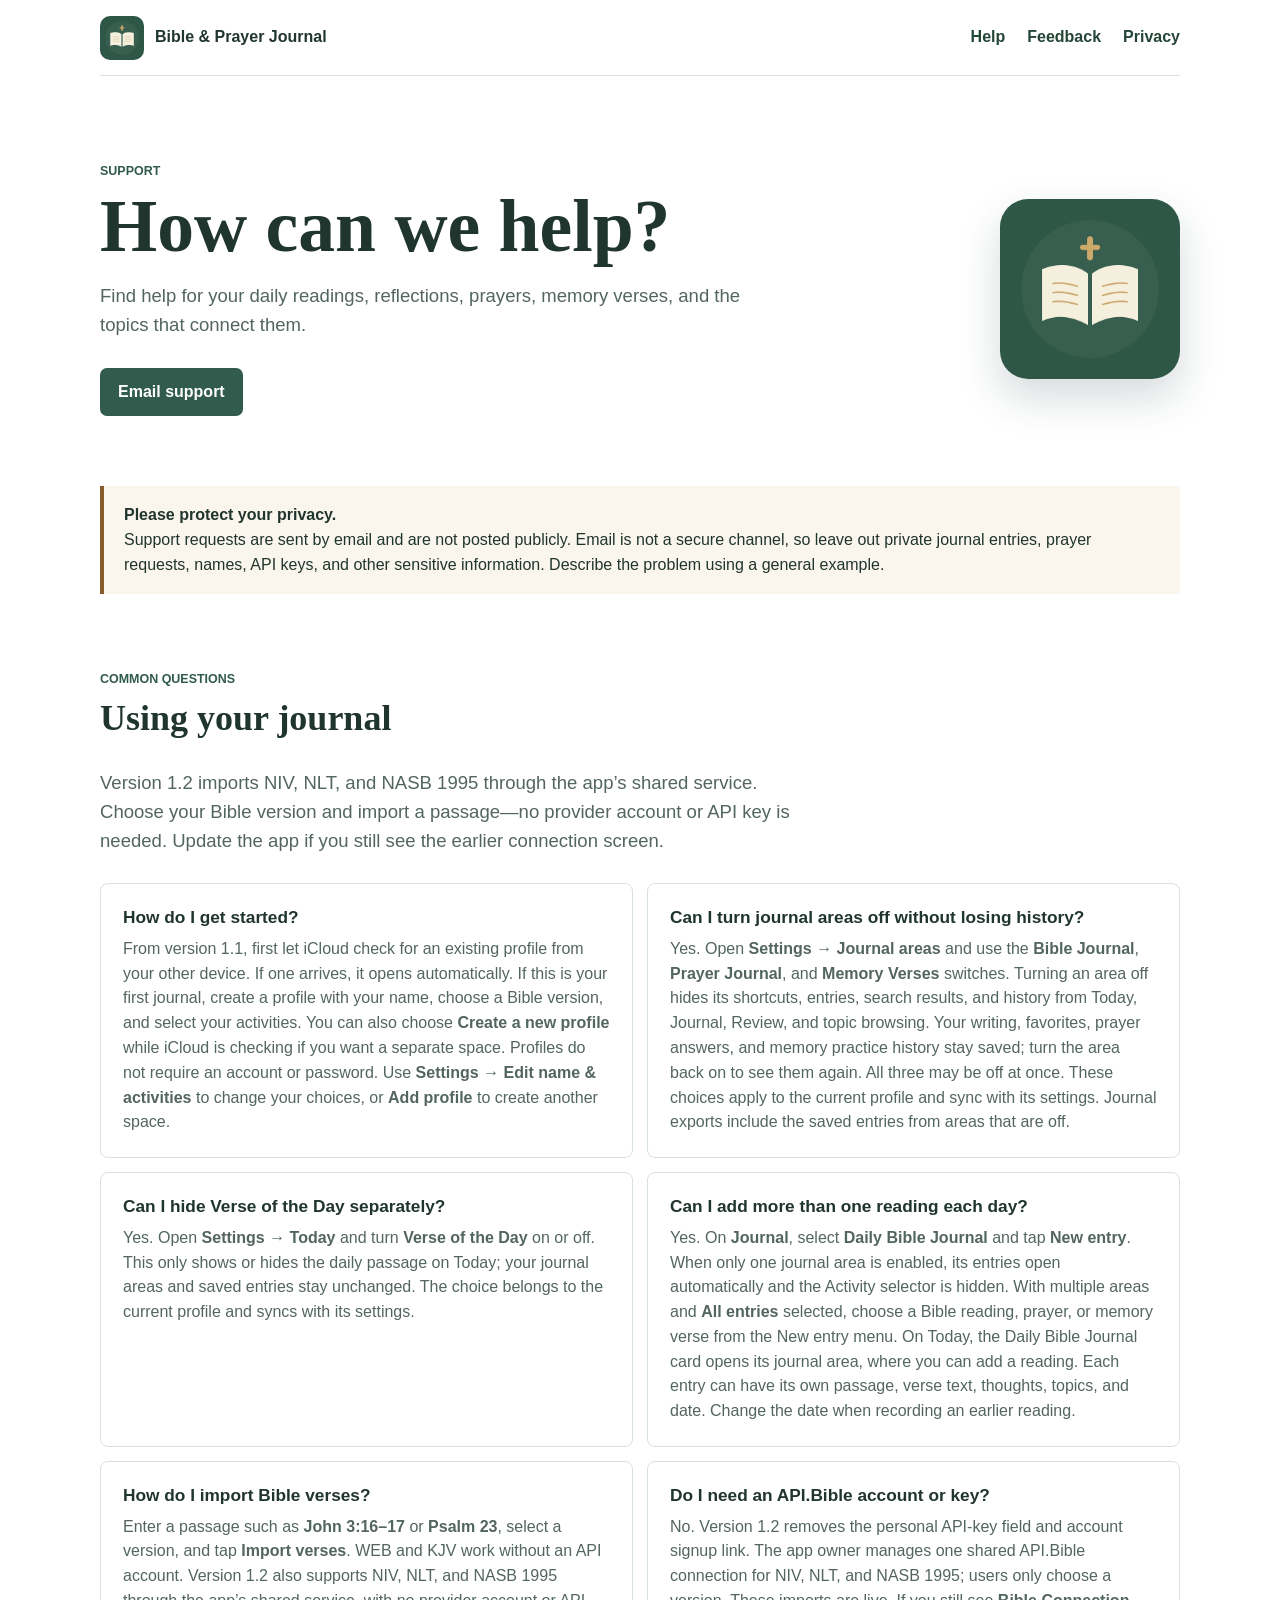
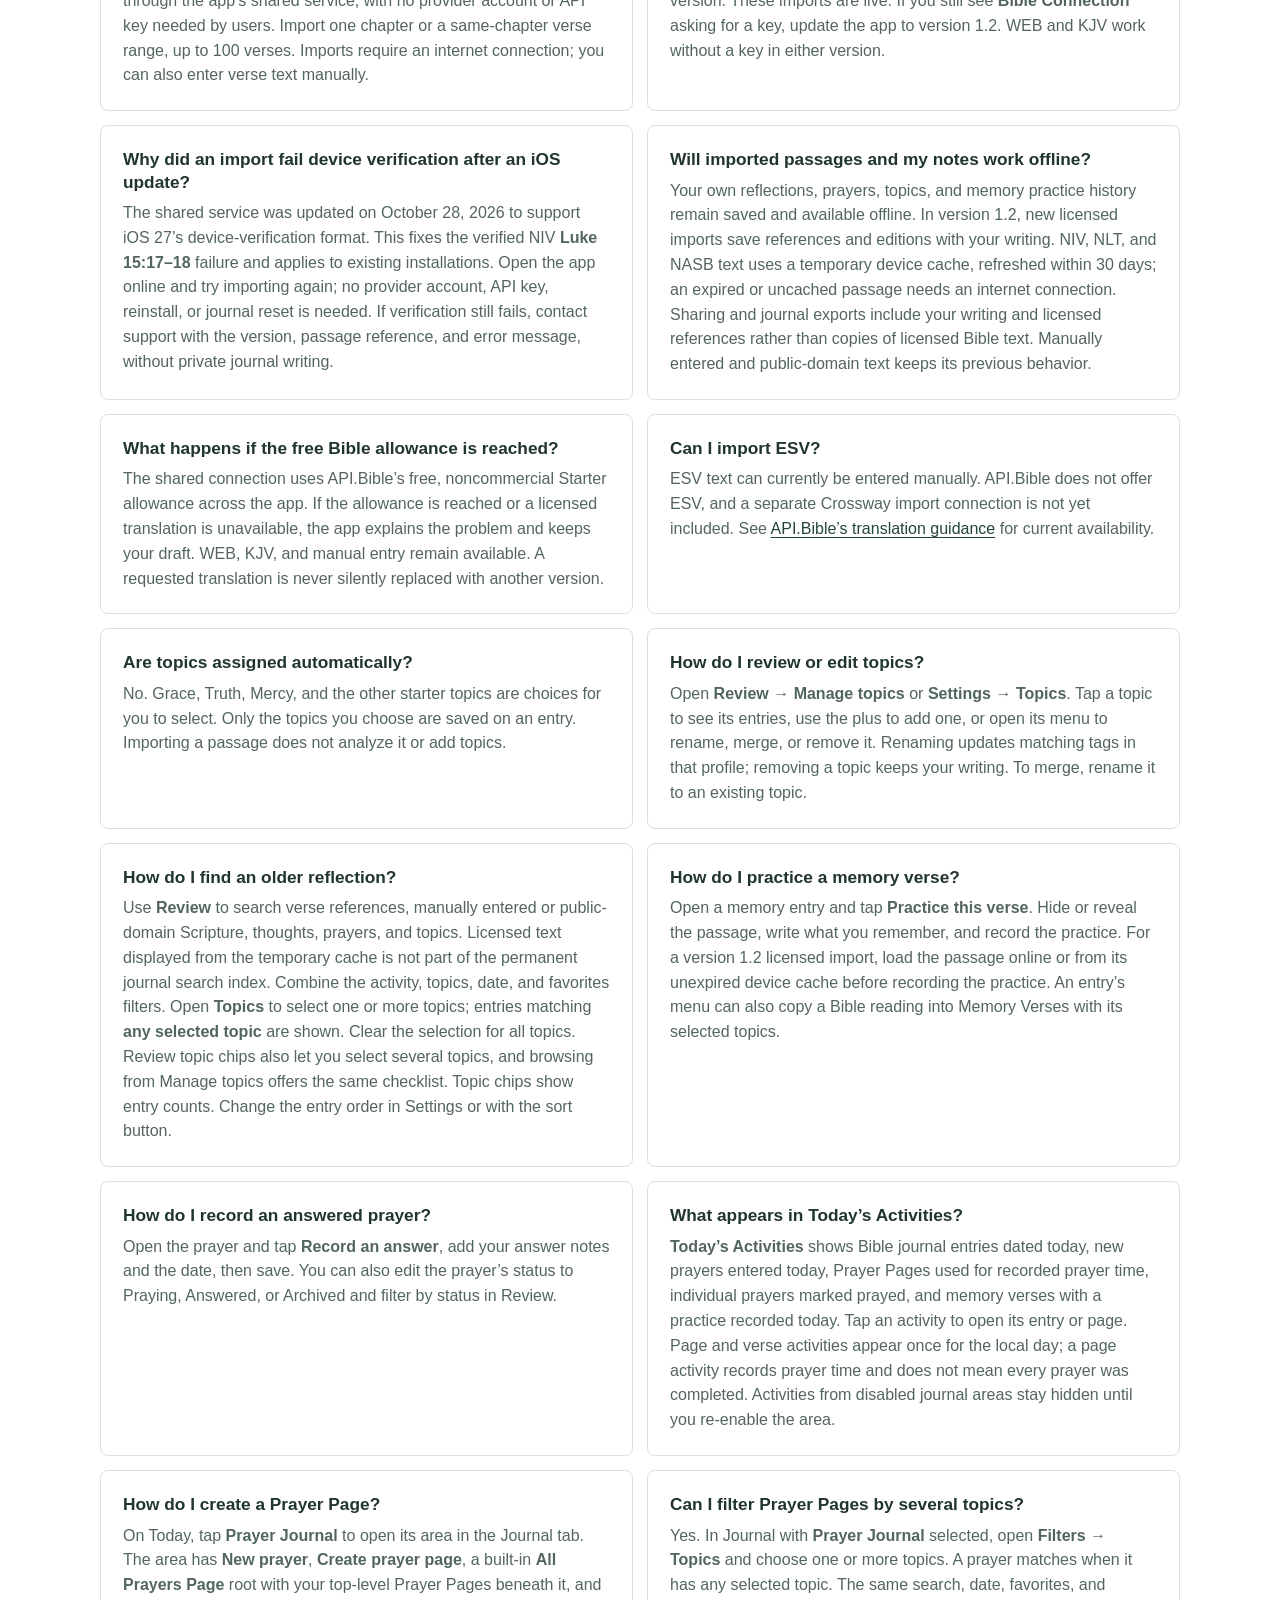
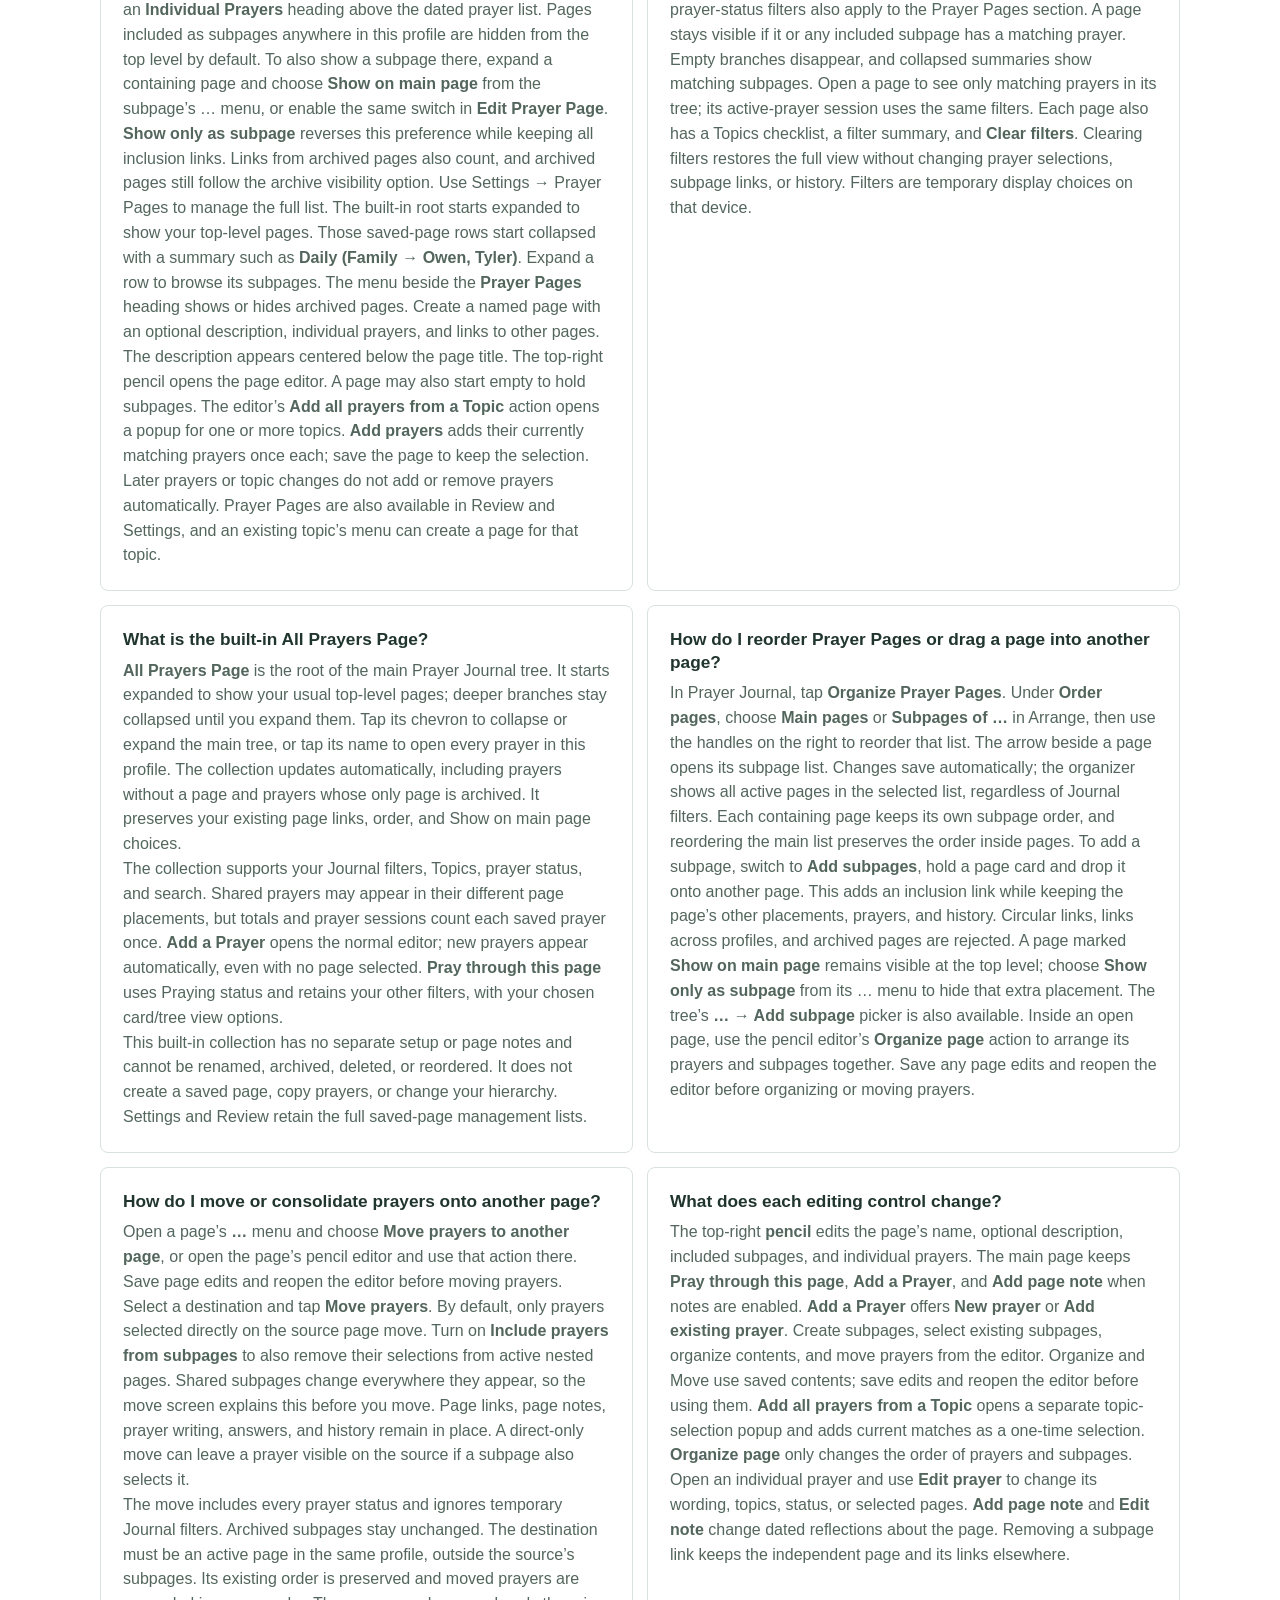
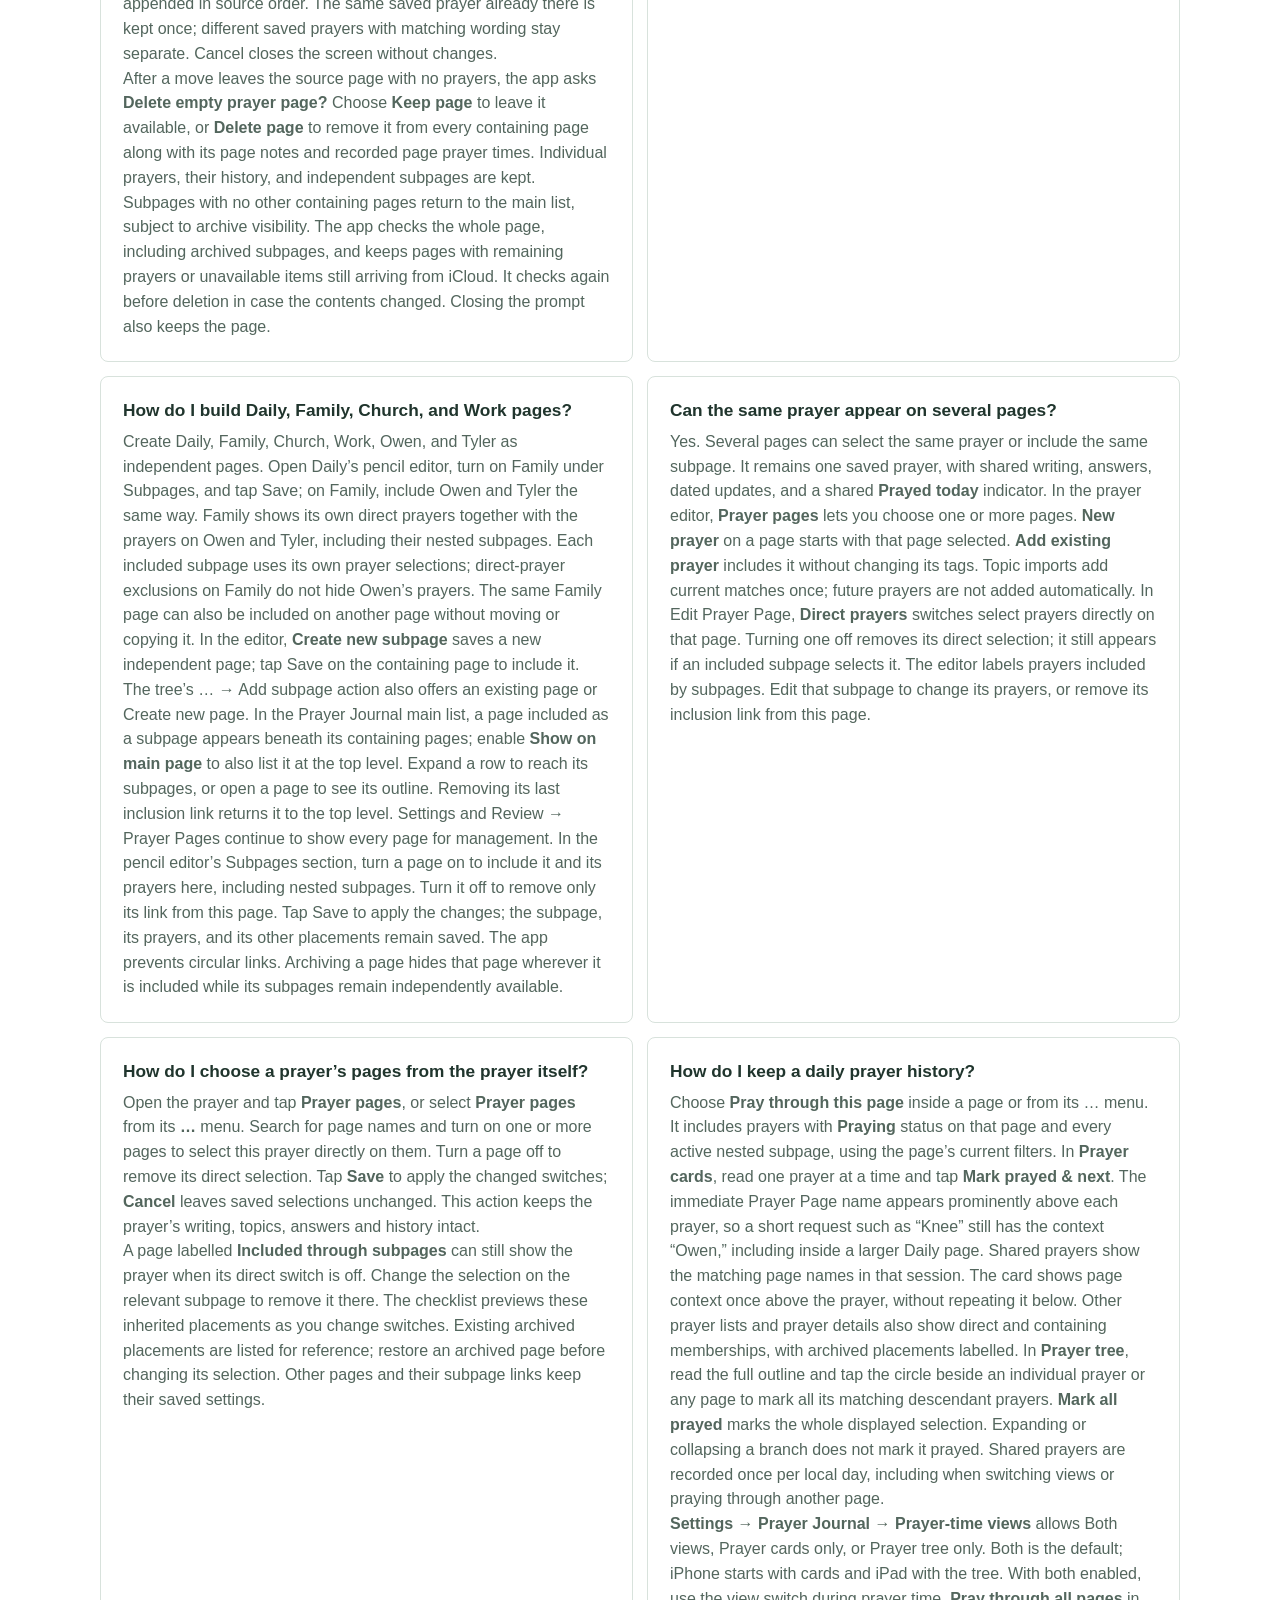
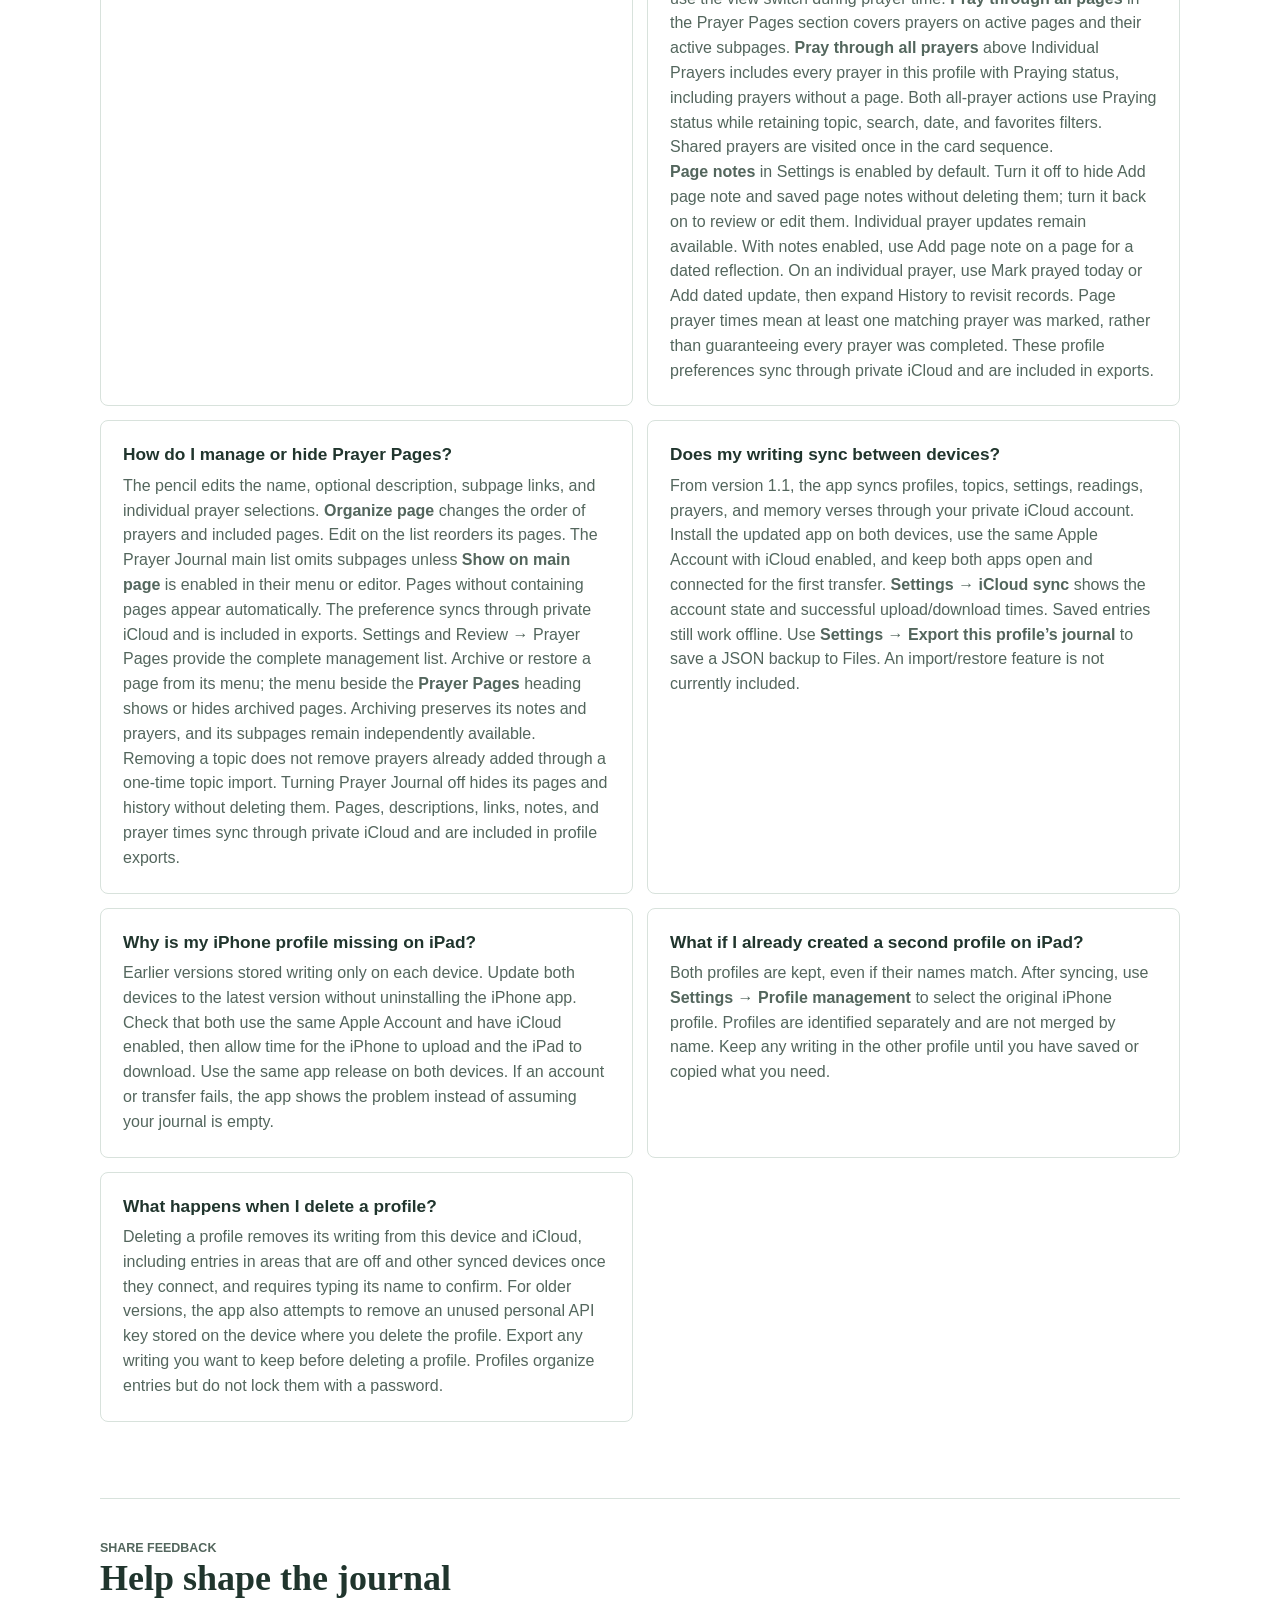
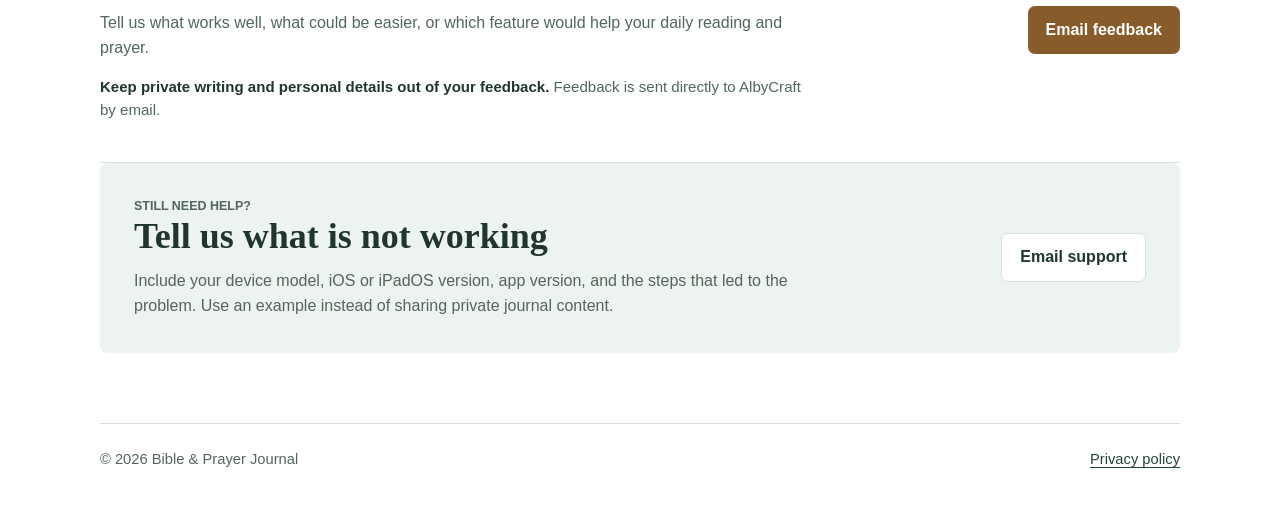
==== index.html @ 7aefa48a "Document iOS 27 Bible import verification fix" ====
<!doctype html>
<html lang="en">
<head>
  <meta charset="utf-8">
  <meta name="viewport" content="width=device-width, initial-scale=1">
  <meta name="description" content="Help with Bible & Prayer Journal for iPhone and iPad: profiles, daily readings, prayers, memory verses, topics, and Bible imports.">
  <meta name="theme-color" content="#315b4c">
  <title>Bible &amp; Prayer Journal Support</title>
  <link rel="icon" href="assets/app-icon.png">
  <link rel="stylesheet" href="styles.css">
</head>
<body>
  <a class="skip-link" href="#main">Skip to content</a>
  <header class="site-header">
    <a class="brand" href="./" aria-label="Bible and Prayer Journal Support home">
      <img src="assets/app-icon.png" alt="" width="44" height="44">
      <span>Bible &amp; Prayer Journal</span>
    </a>
    <nav aria-label="Support navigation">
      <a href="#help">Help</a>
      <a href="#feedback">Feedback</a>
      <a href="privacy.html">Privacy</a>
    </nav>
  </header>

  <main id="main">
    <section class="intro">
      <div class="intro-copy">
        <p class="eyebrow">Support</p>
        <h1>How can we help?</h1>
        <p class="lead">Find help for your daily readings, reflections, prayers, memory verses, and the topics that connect them.</p>
        <a class="primary-action" href="mailto:albycraftsupport@gmail.com?subject=Bible%20%26%20Prayer%20Journal%20Support%20Request&amp;body=Device%20model%3A%0AOS%20version%3A%0AApp%20version%3A%0A%0ADescribe%20the%20problem%3A%0A%0APlease%20use%20a%20general%20example%20and%20do%20not%20include%20private%20journal%20writing%2C%20prayer%20requests%2C%20names%2C%20API%20keys%2C%20or%20other%20sensitive%20information.">Email support</a>
      </div>
      <img class="app-icon" src="assets/app-icon.png" alt="Bible and Prayer Journal app icon" width="180" height="180">
    </section>

    <section class="support-notice" aria-label="Support request privacy">
      <strong>Please protect your privacy.</strong>
      Support requests are sent by email and are not posted publicly. Email is not a secure channel, so leave out private journal entries, prayer requests, names, API keys, and other sensitive information. Describe the problem using a general example.
    </section>

    <section id="help" class="help-section">
      <div class="section-heading">
        <p class="eyebrow">Common Questions</p>
        <h2>Using your journal</h2>
      </div>
      <p class="lead">Version 1.2 imports NIV, NLT, and NASB 1995 through the app’s shared service. Choose your Bible version and import a passage—no provider account or API key is needed. Update the app if you still see the earlier connection screen.</p>
      <div class="faq-grid">
        <article class="faq-item">
          <h3>How do I get started?</h3>
          <p>From version 1.1, first let iCloud check for an existing profile from your other device. If one arrives, it opens automatically. If this is your first journal, create a profile with your name, choose a Bible version, and select your activities. You can also choose <strong>Create a new profile</strong> while iCloud is checking if you want a separate space. Profiles do not require an account or password. Use <strong>Settings → Edit name &amp; activities</strong> to change your choices, or <strong>Add profile</strong> to create another space.</p>
        </article>
        <article class="faq-item">
          <h3>Can I turn journal areas off without losing history?</h3>
          <p>Yes. Open <strong>Settings → Journal areas</strong> and use the <strong>Bible Journal</strong>, <strong>Prayer Journal</strong>, and <strong>Memory Verses</strong> switches. Turning an area off hides its shortcuts, entries, search results, and history from Today, Journal, Review, and topic browsing. Your writing, favorites, prayer answers, and memory practice history stay saved; turn the area back on to see them again. All three may be off at once. These choices apply to the current profile and sync with its settings. Journal exports include the saved entries from areas that are off.</p>
        </article>
        <article class="faq-item">
          <h3>Can I hide Verse of the Day separately?</h3>
          <p>Yes. Open <strong>Settings → Today</strong> and turn <strong>Verse of the Day</strong> on or off. This only shows or hides the daily passage on Today; your journal areas and saved entries stay unchanged. The choice belongs to the current profile and syncs with its settings.</p>
        </article>
        <article class="faq-item">
          <h3>Can I add more than one reading each day?</h3>
          <p>Yes. On <strong>Journal</strong>, select <strong>Daily Bible Journal</strong> and tap <strong>New entry</strong>. When only one journal area is enabled, its entries open automatically and the Activity selector is hidden. With multiple areas and <strong>All entries</strong> selected, choose a Bible reading, prayer, or memory verse from the New entry menu. On Today, the Daily Bible Journal card opens its journal area, where you can add a reading. Each entry can have its own passage, verse text, thoughts, topics, and date. Change the date when recording an earlier reading.</p>
        </article>
        <article class="faq-item">
          <h3>How do I import Bible verses?</h3>
          <p>Enter a passage such as <strong>John 3:16–17</strong> or <strong>Psalm 23</strong>, select a version, and tap <strong>Import verses</strong>. WEB and KJV work without an API account. Version 1.2 also supports NIV, NLT, and NASB 1995 through the app’s shared service, with no provider account or API key needed by users. Import one chapter or a same-chapter verse range, up to 100 verses. Imports require an internet connection; you can also enter verse text manually.</p>
        </article>
        <article class="faq-item">
          <h3>Do I need an API.Bible account or key?</h3>
          <p>No. Version 1.2 removes the personal API-key field and account signup link. The app owner manages one shared API.Bible connection for NIV, NLT, and NASB 1995; users only choose a version. These imports are live. If you still see <strong>Bible Connection</strong> asking for a key, update the app to version 1.2. WEB and KJV work without a key in either version.</p>
        </article>
        <article class="faq-item">
          <h3>Why did an import fail device verification after an iOS update?</h3>
          <p>The shared service was updated on October 28, 2026 to support iOS 27’s device-verification format. This fixes the verified NIV <strong>Luke 15:17–18</strong> failure and applies to existing installations. Open the app online and try importing again; no provider account, API key, reinstall, or journal reset is needed. If verification still fails, contact support with the version, passage reference, and error message, without private journal writing.</p>
        </article>
        <article class="faq-item">
          <h3>Will imported passages and my notes work offline?</h3>
          <p>Your own reflections, prayers, topics, and memory practice history remain saved and available offline. In version 1.2, new licensed imports save references and editions with your writing. NIV, NLT, and NASB text uses a temporary device cache, refreshed within 30 days; an expired or uncached passage needs an internet connection. Sharing and journal exports include your writing and licensed references rather than copies of licensed Bible text. Manually entered and public-domain text keeps its previous behavior.</p>
        </article>
        <article class="faq-item">
          <h3>What happens if the free Bible allowance is reached?</h3>
          <p>The shared connection uses API.Bible’s free, noncommercial Starter allowance across the app. If the allowance is reached or a licensed translation is unavailable, the app explains the problem and keeps your draft. WEB, KJV, and manual entry remain available. A requested translation is never silently replaced with another version.</p>
        </article>
        <article class="faq-item">
          <h3>Can I import ESV?</h3>
          <p>ESV text can currently be entered manually. API.Bible does not offer ESV, and a separate Crossway import connection is not yet included. See <a href="https://care.api.bible/article/405-express-licensing-faqs">API.Bible’s translation guidance</a> for current availability.</p>
        </article>
        <article class="faq-item">
          <h3>Are topics assigned automatically?</h3>
          <p>No. Grace, Truth, Mercy, and the other starter topics are choices for you to select. Only the topics you choose are saved on an entry. Importing a passage does not analyze it or add topics.</p>
        </article>
        <article class="faq-item">
          <h3>How do I review or edit topics?</h3>
          <p>Open <strong>Review → Manage topics</strong> or <strong>Settings → Topics</strong>. Tap a topic to see its entries, use the plus to add one, or open its menu to rename, merge, or remove it. Renaming updates matching tags in that profile; removing a topic keeps your writing. To merge, rename it to an existing topic.</p>
        </article>
        <article class="faq-item">
          <h3>How do I find an older reflection?</h3>
          <p>Use <strong>Review</strong> to search verse references, manually entered or public-domain Scripture, thoughts, prayers, and topics. Licensed text displayed from the temporary cache is not part of the permanent journal search index. Combine the activity, topics, date, and favorites filters. Open <strong>Topics</strong> to select one or more topics; entries matching <strong>any selected topic</strong> are shown. Clear the selection for all topics. Review topic chips also let you select several topics, and browsing from Manage topics offers the same checklist. Topic chips show entry counts. Change the entry order in Settings or with the sort button.</p>
        </article>
        <article class="faq-item">
          <h3>How do I practice a memory verse?</h3>
          <p>Open a memory entry and tap <strong>Practice this verse</strong>. Hide or reveal the passage, write what you remember, and record the practice. For a version 1.2 licensed import, load the passage online or from its unexpired device cache before recording the practice. An entry’s menu can also copy a Bible reading into Memory Verses with its selected topics.</p>
        </article>
        <article class="faq-item">
          <h3>How do I record an answered prayer?</h3>
          <p>Open the prayer and tap <strong>Record an answer</strong>, add your answer notes and the date, then save. You can also edit the prayer’s status to Praying, Answered, or Archived and filter by status in Review.</p>
        </article>
        <article class="faq-item" id="todays-activities">
          <h3>What appears in Today’s Activities?</h3>
          <p><strong>Today’s Activities</strong> shows Bible journal entries dated today, new prayers entered today, Prayer Pages used for recorded prayer time, individual prayers marked prayed, and memory verses with a practice recorded today. Tap an activity to open its entry or page. Page and verse activities appear once for the local day; a page activity records prayer time and does not mean every prayer was completed. Activities from disabled journal areas stay hidden until you re-enable the area.</p>
        </article>
        <article class="faq-item" id="prayer-pages">
          <h3>How do I create a Prayer Page?</h3>
          <p>On Today, tap <strong>Prayer Journal</strong> to open its area in the Journal tab. The area has <strong>New prayer</strong>, <strong>Create prayer page</strong>, a built-in <strong>All Prayers Page</strong> root with your top-level Prayer Pages beneath it, and an <strong>Individual Prayers</strong> heading above the dated prayer list. Pages included as subpages anywhere in this profile are hidden from the top level by default. To also show a subpage there, expand a containing page and choose <strong>Show on main page</strong> from the subpage’s … menu, or enable the same switch in <strong>Edit Prayer Page</strong>. <strong>Show only as subpage</strong> reverses this preference while keeping all inclusion links. Links from archived pages also count, and archived pages still follow the archive visibility option. Use Settings → Prayer Pages to manage the full list. The built-in root starts expanded to show your top-level pages. Those saved-page rows start collapsed with a summary such as <strong>Daily (Family → Owen, Tyler)</strong>. Expand a row to browse its subpages. The menu beside the <strong>Prayer Pages</strong> heading shows or hides archived pages. Create a named page with an optional description, individual prayers, and links to other pages. The description appears centered below the page title. The top-right pencil opens the page editor. A page may also start empty to hold subpages. The editor’s <strong>Add all prayers from a Topic</strong> action opens a popup for one or more topics. <strong>Add prayers</strong> adds their currently matching prayers once each; save the page to keep the selection. Later prayers or topic changes do not add or remove prayers automatically. Prayer Pages are also available in Review and Settings, and an existing topic’s menu can create a page for that topic.</p>
        </article>
        <article class="faq-item" id="filter-prayer-pages">
          <h3>Can I filter Prayer Pages by several topics?</h3>
          <p>Yes. In Journal with <strong>Prayer Journal</strong> selected, open <strong>Filters → Topics</strong> and choose one or more topics. A prayer matches when it has any selected topic. The same search, date, favorites, and prayer-status filters also apply to the Prayer Pages section. A page stays visible if it or any included subpage has a matching prayer. Empty branches disappear, and collapsed summaries show matching subpages. Open a page to see only matching prayers in its tree; its active-prayer session uses the same filters. Each page also has a Topics checklist, a filter summary, and <strong>Clear filters</strong>. Clearing filters restores the full view without changing prayer selections, subpage links, or history. Filters are temporary display choices on that device.</p>
        </article>
        <article class="faq-item" id="all-prayers-page">
          <h3>What is the built-in All Prayers Page?</h3>
          <p><strong>All Prayers Page</strong> is the root of the main Prayer Journal tree. It starts expanded to show your usual top-level pages; deeper branches stay collapsed until you expand them. Tap its chevron to collapse or expand the main tree, or tap its name to open every prayer in this profile. The collection updates automatically, including prayers without a page and prayers whose only page is archived. It preserves your existing page links, order, and Show on main page choices.</p>
          <p>The collection supports your Journal filters, Topics, prayer status, and search. Shared prayers may appear in their different page placements, but totals and prayer sessions count each saved prayer once. <strong>Add a Prayer</strong> opens the normal editor; new prayers appear automatically, even with no page selected. <strong>Pray through this page</strong> uses Praying status and retains your other filters, with your chosen card/tree view options.</p>
          <p>This built-in collection has no separate setup or page notes and cannot be renamed, archived, deleted, or reordered. It does not create a saved page, copy prayers, or change your hierarchy. Settings and Review retain the full saved-page management lists.</p>
        </article>
        <article class="faq-item" id="organize-prayer-pages">
          <h3>How do I reorder Prayer Pages or drag a page into another page?</h3>
          <p>In Prayer Journal, tap <strong>Organize Prayer Pages</strong>. Under <strong>Order pages</strong>, choose <strong>Main pages</strong> or <strong>Subpages of …</strong> in Arrange, then use the handles on the right to reorder that list. The arrow beside a page opens its subpage list. Changes save automatically; the organizer shows all active pages in the selected list, regardless of Journal filters. Each containing page keeps its own subpage order, and reordering the main list preserves the order inside pages. To add a subpage, switch to <strong>Add subpages</strong>, hold a page card and drop it onto another page. This adds an inclusion link while keeping the page’s other placements, prayers, and history. Circular links, links across profiles, and archived pages are rejected. A page marked <strong>Show on main page</strong> remains visible at the top level; choose <strong>Show only as subpage</strong> from its … menu to hide that extra placement. The tree’s <strong>… → Add subpage</strong> picker is also available. Inside an open page, use the pencil editor’s <strong>Organize page</strong> action to arrange its prayers and subpages together. Save any page edits and reopen the editor before organizing or moving prayers.</p>
        </article>
        <article class="faq-item" id="move-prayers">
          <h3>How do I move or consolidate prayers onto another page?</h3>
          <p>Open a page’s <strong>…</strong> menu and choose <strong>Move prayers to another page</strong>, or open the page’s pencil editor and use that action there. Save page edits and reopen the editor before moving prayers. Select a destination and tap <strong>Move prayers</strong>. By default, only prayers selected directly on the source page move. Turn on <strong>Include prayers from subpages</strong> to also remove their selections from active nested pages. Shared subpages change everywhere they appear, so the move screen explains this before you move. Page links, page notes, prayer writing, answers, and history remain in place. A direct-only move can leave a prayer visible on the source if a subpage also selects it.</p>
          <p>The move includes every prayer status and ignores temporary Journal filters. Archived subpages stay unchanged. The destination must be an active page in the same profile, outside the source’s subpages. Its existing order is preserved and moved prayers are appended in source order. The same saved prayer already there is kept once; different saved prayers with matching wording stay separate. Cancel closes the screen without changes.</p>
          <p>After a move leaves the source page with no prayers, the app asks <strong>Delete empty prayer page?</strong> Choose <strong>Keep page</strong> to leave it available, or <strong>Delete page</strong> to remove it from every containing page along with its page notes and recorded page prayer times. Individual prayers, their history, and independent subpages are kept. Subpages with no other containing pages return to the main list, subject to archive visibility. The app checks the whole page, including archived subpages, and keeps pages with remaining prayers or unavailable items still arriving from iCloud. It checks again before deletion in case the contents changed. Closing the prompt also keeps the page.</p>
        </article>
        <article class="faq-item" id="edit-prayer-page">
          <h3>What does each editing control change?</h3>
          <p>The top-right <strong>pencil</strong> edits the page’s name, optional description, included subpages, and individual prayers. The main page keeps <strong>Pray through this page</strong>, <strong>Add a Prayer</strong>, and <strong>Add page note</strong> when notes are enabled. <strong>Add a Prayer</strong> offers <strong>New prayer</strong> or <strong>Add existing prayer</strong>. Create subpages, select existing subpages, organize contents, and move prayers from the editor. Organize and Move use saved contents; save edits and reopen the editor before using them. <strong>Add all prayers from a Topic</strong> opens a separate topic-selection popup and adds current matches as a one-time selection. <strong>Organize page</strong> only changes the order of prayers and subpages. Open an individual prayer and use <strong>Edit prayer</strong> to change its wording, topics, status, or selected pages. <strong>Add page note</strong> and <strong>Edit note</strong> change dated reflections about the page. Removing a subpage link keeps the independent page and its links elsewhere.</p>
        </article>
        <article class="faq-item" id="nested-prayer-pages">
          <h3>How do I build Daily, Family, Church, and Work pages?</h3>
          <p>Create Daily, Family, Church, Work, Owen, and Tyler as independent pages. Open Daily’s pencil editor, turn on Family under Subpages, and tap Save; on Family, include Owen and Tyler the same way. Family shows its own direct prayers together with the prayers on Owen and Tyler, including their nested subpages. Each included subpage uses its own prayer selections; direct-prayer exclusions on Family do not hide Owen’s prayers. The same Family page can also be included on another page without moving or copying it. In the editor, <strong>Create new subpage</strong> saves a new independent page; tap Save on the containing page to include it. The tree’s … → Add subpage action also offers an existing page or Create new page. In the Prayer Journal main list, a page included as a subpage appears beneath its containing pages; enable <strong>Show on main page</strong> to also list it at the top level. Expand a row to reach its subpages, or open a page to see its outline. Removing its last inclusion link returns it to the top level. Settings and Review → Prayer Pages continue to show every page for management. In the pencil editor’s Subpages section, turn a page on to include it and its prayers here, including nested subpages. Turn it off to remove only its link from this page. Tap Save to apply the changes; the subpage, its prayers, and its other placements remain saved. The app prevents circular links. Archiving a page hides that page wherever it is included while its subpages remain independently available.</p>
        </article>
        <article class="faq-item">
          <h3>Can the same prayer appear on several pages?</h3>
          <p>Yes. Several pages can select the same prayer or include the same subpage. It remains one saved prayer, with shared writing, answers, dated updates, and a shared <strong>Prayed today</strong> indicator. In the prayer editor, <strong>Prayer pages</strong> lets you choose one or more pages. <strong>New prayer</strong> on a page starts with that page selected. <strong>Add existing prayer</strong> includes it without changing its tags. Topic imports add current matches once; future prayers are not added automatically. In Edit Prayer Page, <strong>Direct prayers</strong> switches select prayers directly on that page. Turning one off removes its direct selection; it still appears if an included subpage selects it. The editor labels prayers included by subpages. Edit that subpage to change its prayers, or remove its inclusion link from this page.</p>
        </article>
        <article class="faq-item" id="prayer-page-assignments">
          <h3>How do I choose a prayer’s pages from the prayer itself?</h3>
          <p>Open the prayer and tap <strong>Prayer pages</strong>, or select <strong>Prayer pages</strong> from its <strong>…</strong> menu. Search for page names and turn on one or more pages to select this prayer directly on them. Turn a page off to remove its direct selection. Tap <strong>Save</strong> to apply the changed switches; <strong>Cancel</strong> leaves saved selections unchanged. This action keeps the prayer’s writing, topics, answers and history intact.</p>
          <p>A page labelled <strong>Included through subpages</strong> can still show the prayer when its direct switch is off. Change the selection on the relevant subpage to remove it there. The checklist previews these inherited placements as you change switches. Existing archived placements are listed for reference; restore an archived page before changing its selection. Other pages and their subpage links keep their saved settings.</p>
        </article>
        <article class="faq-item">
          <h3>How do I keep a daily prayer history?</h3>
          <p>Choose <strong>Pray through this page</strong> inside a page or from its … menu. It includes prayers with <strong>Praying</strong> status on that page and every active nested subpage, using the page’s current filters. In <strong>Prayer cards</strong>, read one prayer at a time and tap <strong>Mark prayed &amp; next</strong>. The immediate Prayer Page name appears prominently above each prayer, so a short request such as “Knee” still has the context “Owen,” including inside a larger Daily page. Shared prayers show the matching page names in that session. The card shows page context once above the prayer, without repeating it below. Other prayer lists and prayer details also show direct and containing memberships, with archived placements labelled. In <strong>Prayer tree</strong>, read the full outline and tap the circle beside an individual prayer or any page to mark all its matching descendant prayers. <strong>Mark all prayed</strong> marks the whole displayed selection. Expanding or collapsing a branch does not mark it prayed. Shared prayers are recorded once per local day, including when switching views or praying through another page.</p>
          <p><strong>Settings → Prayer Journal → Prayer-time views</strong> allows Both views, Prayer cards only, or Prayer tree only. Both is the default; iPhone starts with cards and iPad with the tree. With both enabled, use the view switch during prayer time. <strong>Pray through all pages</strong> in the Prayer Pages section covers prayers on active pages and their active subpages. <strong>Pray through all prayers</strong> above Individual Prayers includes every prayer in this profile with Praying status, including prayers without a page. Both all-prayer actions use Praying status while retaining topic, search, date, and favorites filters. Shared prayers are visited once in the card sequence.</p>
          <p><strong>Page notes</strong> in Settings is enabled by default. Turn it off to hide Add page note and saved page notes without deleting them; turn it back on to review or edit them. Individual prayer updates remain available. With notes enabled, use Add page note on a page for a dated reflection. On an individual prayer, use Mark prayed today or Add dated update, then expand History to revisit records. Page prayer times mean at least one matching prayer was marked, rather than guaranteeing every prayer was completed. These profile preferences sync through private iCloud and are included in exports.</p>
        </article>
        <article class="faq-item">
          <h3>How do I manage or hide Prayer Pages?</h3>
          <p>The pencil edits the name, optional description, subpage links, and individual prayer selections. <strong>Organize page</strong> changes the order of prayers and included pages. Edit on the list reorders its pages. The Prayer Journal main list omits subpages unless <strong>Show on main page</strong> is enabled in their menu or editor. Pages without containing pages appear automatically. The preference syncs through private iCloud and is included in exports. Settings and Review → Prayer Pages provide the complete management list. Archive or restore a page from its menu; the menu beside the <strong>Prayer Pages</strong> heading shows or hides archived pages. Archiving preserves its notes and prayers, and its subpages remain independently available. Removing a topic does not remove prayers already added through a one-time topic import. Turning Prayer Journal off hides its pages and history without deleting them. Pages, descriptions, links, notes, and prayer times sync through private iCloud and are included in profile exports.</p>
        </article>
        <article class="faq-item">
          <h3>Does my writing sync between devices?</h3>
          <p>From version 1.1, the app syncs profiles, topics, settings, readings, prayers, and memory verses through your private iCloud account. Install the updated app on both devices, use the same Apple Account with iCloud enabled, and keep both apps open and connected for the first transfer. <strong>Settings → iCloud sync</strong> shows the account state and successful upload/download times. Saved entries still work offline. Use <strong>Settings → Export this profile’s journal</strong> to save a JSON backup to Files. An import/restore feature is not currently included.</p>
        </article>
        <article class="faq-item">
          <h3>Why is my iPhone profile missing on iPad?</h3>
          <p>Earlier versions stored writing only on each device. Update both devices to the latest version without uninstalling the iPhone app. Check that both use the same Apple Account and have iCloud enabled, then allow time for the iPhone to upload and the iPad to download. Use the same app release on both devices. If an account or transfer fails, the app shows the problem instead of assuming your journal is empty.</p>
        </article>
        <article class="faq-item">
          <h3>What if I already created a second profile on iPad?</h3>
          <p>Both profiles are kept, even if their names match. After syncing, use <strong>Settings → Profile management</strong> to select the original iPhone profile. Profiles are identified separately and are not merged by name. Keep any writing in the other profile until you have saved or copied what you need.</p>
        </article>
        <article class="faq-item">
          <h3>What happens when I delete a profile?</h3>
          <p>Deleting a profile removes its writing from this device and iCloud, including entries in areas that are off and other synced devices once they connect, and requires typing its name to confirm. For older versions, the app also attempts to remove an unused personal API key stored on the device where you delete the profile. Export any writing you want to keep before deleting a profile. Profiles organize entries but do not lock them with a password.</p>
        </article>
      </div>
    </section>

    <section id="feedback" class="feedback-section">
      <div>
        <p class="eyebrow">Share Feedback</p>
        <h2>Help shape the journal</h2>
        <p>Tell us what works well, what could be easier, or which feature would help your daily reading and prayer.</p>
        <p class="feedback-privacy"><strong>Keep private writing and personal details out of your feedback.</strong> Feedback is sent directly to AlbyCraft by email.</p>
      </div>
      <a class="feedback-action" href="mailto:albycraftsupport@gmail.com?subject=Bible%20%26%20Prayer%20Journal%20Feedback&amp;body=What%20is%20working%20well%3A%0A%0AWhat%20could%20be%20improved%3A%0A%0AFeature%20suggestion%3A%0A%0APlease%20do%20not%20include%20private%20journal%20writing%2C%20prayer%20requests%2C%20names%2C%20API%20keys%2C%20or%20other%20sensitive%20information.">Email feedback</a>
    </section>

    <section class="contact-section">
      <div>
        <p class="eyebrow">Still Need Help?</p>
        <h2>Tell us what is not working</h2>
        <p>Include your device model, iOS or iPadOS version, app version, and the steps that led to the problem. Use an example instead of sharing private journal content.</p>
      </div>
      <a class="secondary-action" href="mailto:albycraftsupport@gmail.com?subject=Bible%20%26%20Prayer%20Journal%20Support%20Request&amp;body=Device%20model%3A%0AOS%20version%3A%0AApp%20version%3A%0A%0ADescribe%20the%20problem%3A%0A%0APlease%20use%20a%20general%20example%20and%20do%20not%20include%20private%20journal%20writing%2C%20prayer%20requests%2C%20names%2C%20API%20keys%2C%20or%20other%20sensitive%20information.">Email support</a>
    </section>
  </main>
  <footer>
    <span>&copy; 2026 Bible &amp; Prayer Journal</span>
    <a href="privacy.html">Privacy policy</a>
  </footer>
</body>
</html>
---- styles.css ----
:root {
  color-scheme: light;
  --ink: #20352d;
  --muted: #53665d;
  --surface: #ffffff;
  --soft: #edf3ef;
  --line: #d8e2dc;
  --teal: #315b4c;
  --teal-dark: #244637;
  --coral: #885c2a;
  --focus: #005fcc;
  font-family: -apple-system, BlinkMacSystemFont, "Segoe UI", sans-serif;
}

* {
  box-sizing: border-box;
}

html {
  scroll-behavior: smooth;
}

body {
  margin: 0;
  color: var(--ink);
  background: var(--surface);
  line-height: 1.55;
}

a {
  color: var(--teal-dark);
  text-underline-offset: 3px;
}

a:focus-visible {
  outline: 3px solid var(--focus);
  outline-offset: 3px;
}

.skip-link {
  position: absolute;
  top: -80px;
  left: 16px;
  z-index: 10;
  background: #fff;
  padding: 10px 16px;
}

.skip-link:focus {
  top: 8px;
}

h1, h2 {
  font-family: Georgia, "Times New Roman", serif;
  font-weight: 600;
}

.site-header,
main,
footer {
  width: min(1080px, calc(100% - 40px));
  margin-inline: auto;
}

.site-header {
  min-height: 76px;
  display: flex;
  align-items: center;
  justify-content: space-between;
  gap: 24px;
  border-bottom: 1px solid var(--line);
}

.brand {
  display: inline-flex;
  align-items: center;
  gap: 11px;
  color: var(--ink);
  font-weight: 750;
  text-decoration: none;
}

.brand img {
  border-radius: 10px;
}

nav {
  display: flex;
  gap: 22px;
}

nav a {
  font-weight: 650;
  text-decoration: none;
}

.intro {
  min-height: 410px;
  display: grid;
  grid-template-columns: minmax(0, 1fr) auto;
  align-items: center;
  gap: clamp(40px, 9vw, 120px);
  padding-block: 58px 42px;
}

.intro-copy {
  max-width: 680px;
}

.eyebrow {
  margin: 0 0 8px;
  color: var(--teal);
  font-size: 0.78rem;
  font-weight: 800;
  text-transform: uppercase;
}

h1,
h2,
h3,
p {
  margin-top: 0;
}

h1 {
  margin-bottom: 18px;
  font-size: clamp(2.4rem, 6vw, 4.6rem);
  line-height: 1.02;
  letter-spacing: 0;
}

h2 {
  margin-bottom: 12px;
  font-size: clamp(1.55rem, 3vw, 2.25rem);
  line-height: 1.15;
  letter-spacing: 0;
}

h3 {
  margin-bottom: 8px;
  font-size: 1.08rem;
  line-height: 1.3;
  letter-spacing: 0;
}

.lead {
  max-width: 690px;
  margin-bottom: 28px;
  color: var(--muted);
  font-size: 1.16rem;
}

.app-icon {
  width: clamp(120px, 20vw, 180px);
  height: auto;
  border-radius: 28px;
  box-shadow: 0 18px 42px rgba(23, 49, 58, 0.18);
}

.primary-action,
.secondary-action,
.feedback-action {
  display: inline-flex;
  min-height: 48px;
  align-items: center;
  justify-content: center;
  padding: 11px 18px;
  border-radius: 7px;
  font-weight: 750;
  text-decoration: none;
}

.primary-action {
  color: #ffffff;
  background: var(--teal);
}

.primary-action:hover {
  background: var(--teal-dark);
}

.secondary-action {
  color: var(--ink);
  background: #ffffff;
  border: 1px solid var(--line);
}

.feedback-action {
  color: #ffffff;
  background: var(--coral);
}

.feedback-action:hover {
  background: #6b451e;
}

.support-notice {
  padding: 17px 20px;
  border-left: 4px solid var(--coral);
  background: #fbf6ed;
}

.support-notice strong {
  display: block;
}

.help-section {
  padding-block: 76px;
}

.section-heading {
  margin-bottom: 30px;
}

.faq-grid {
  display: grid;
  grid-template-columns: repeat(2, minmax(0, 1fr));
  gap: 14px;
}

.faq-item {
  padding: 22px;
  border: 1px solid var(--line);
  border-radius: 8px;
  background: #ffffff;
}

.faq-item p,
.contact-section p,
.feedback-section p,
.policy-content p {
  margin-bottom: 0;
  color: var(--muted);
}

.contact-section {
  display: flex;
  align-items: center;
  justify-content: space-between;
  gap: 32px;
  padding: 34px;
  border-radius: 8px;
  background: var(--soft);
}

.feedback-section {
  display: grid;
  grid-template-columns: minmax(0, 1fr) auto;
  align-items: center;
  gap: 40px;
  padding-block: 40px;
  border-block: 1px solid var(--line);
}

.feedback-section > div {
  max-width: 720px;
}

.feedback-privacy {
  padding-top: 14px;
  font-size: 0.94rem;
}

.feedback-privacy strong {
  color: var(--ink);
}

.contact-section div {
  max-width: 680px;
}

.policy-page {
  max-width: 840px;
}

.policy-heading {
  padding-block: 64px 32px;
  border-bottom: 1px solid var(--line);
}

.policy-heading h1 {
  font-size: clamp(2.3rem, 6vw, 4rem);
}

.policy-content {
  padding-block: 22px 58px;
}

.policy-content section {
  padding-block: 24px;
  border-bottom: 1px solid var(--line);
}

footer {
  display: flex;
  justify-content: space-between;
  gap: 20px;
  margin-top: 70px;
  padding-block: 24px 36px;
  border-top: 1px solid var(--line);
  color: var(--muted);
  font-size: 0.92rem;
}

@media (max-width: 680px) {
  .site-header,
  main,
  footer {
    width: min(100% - 28px, 1080px);
  }

  .site-header {
    min-height: 68px;
  }

  .brand span {
    display: none;
  }

  .intro {
    min-height: auto;
    grid-template-columns: 1fr;
    gap: 30px;
    padding-block: 44px 34px;
  }

  .app-icon {
    grid-row: 1;
    width: 104px;
    border-radius: 22px;
  }

  .faq-grid {
    grid-template-columns: 1fr;
  }

  .contact-section {
    align-items: flex-start;
    flex-direction: column;
    padding: 24px;
  }

  .feedback-section {
    grid-template-columns: 1fr;
    gap: 22px;
  }

  footer {
    align-items: flex-start;
    flex-direction: column;
  }
}

@media (prefers-reduced-motion: reduce) {
  html {
    scroll-behavior: auto;
  }
}
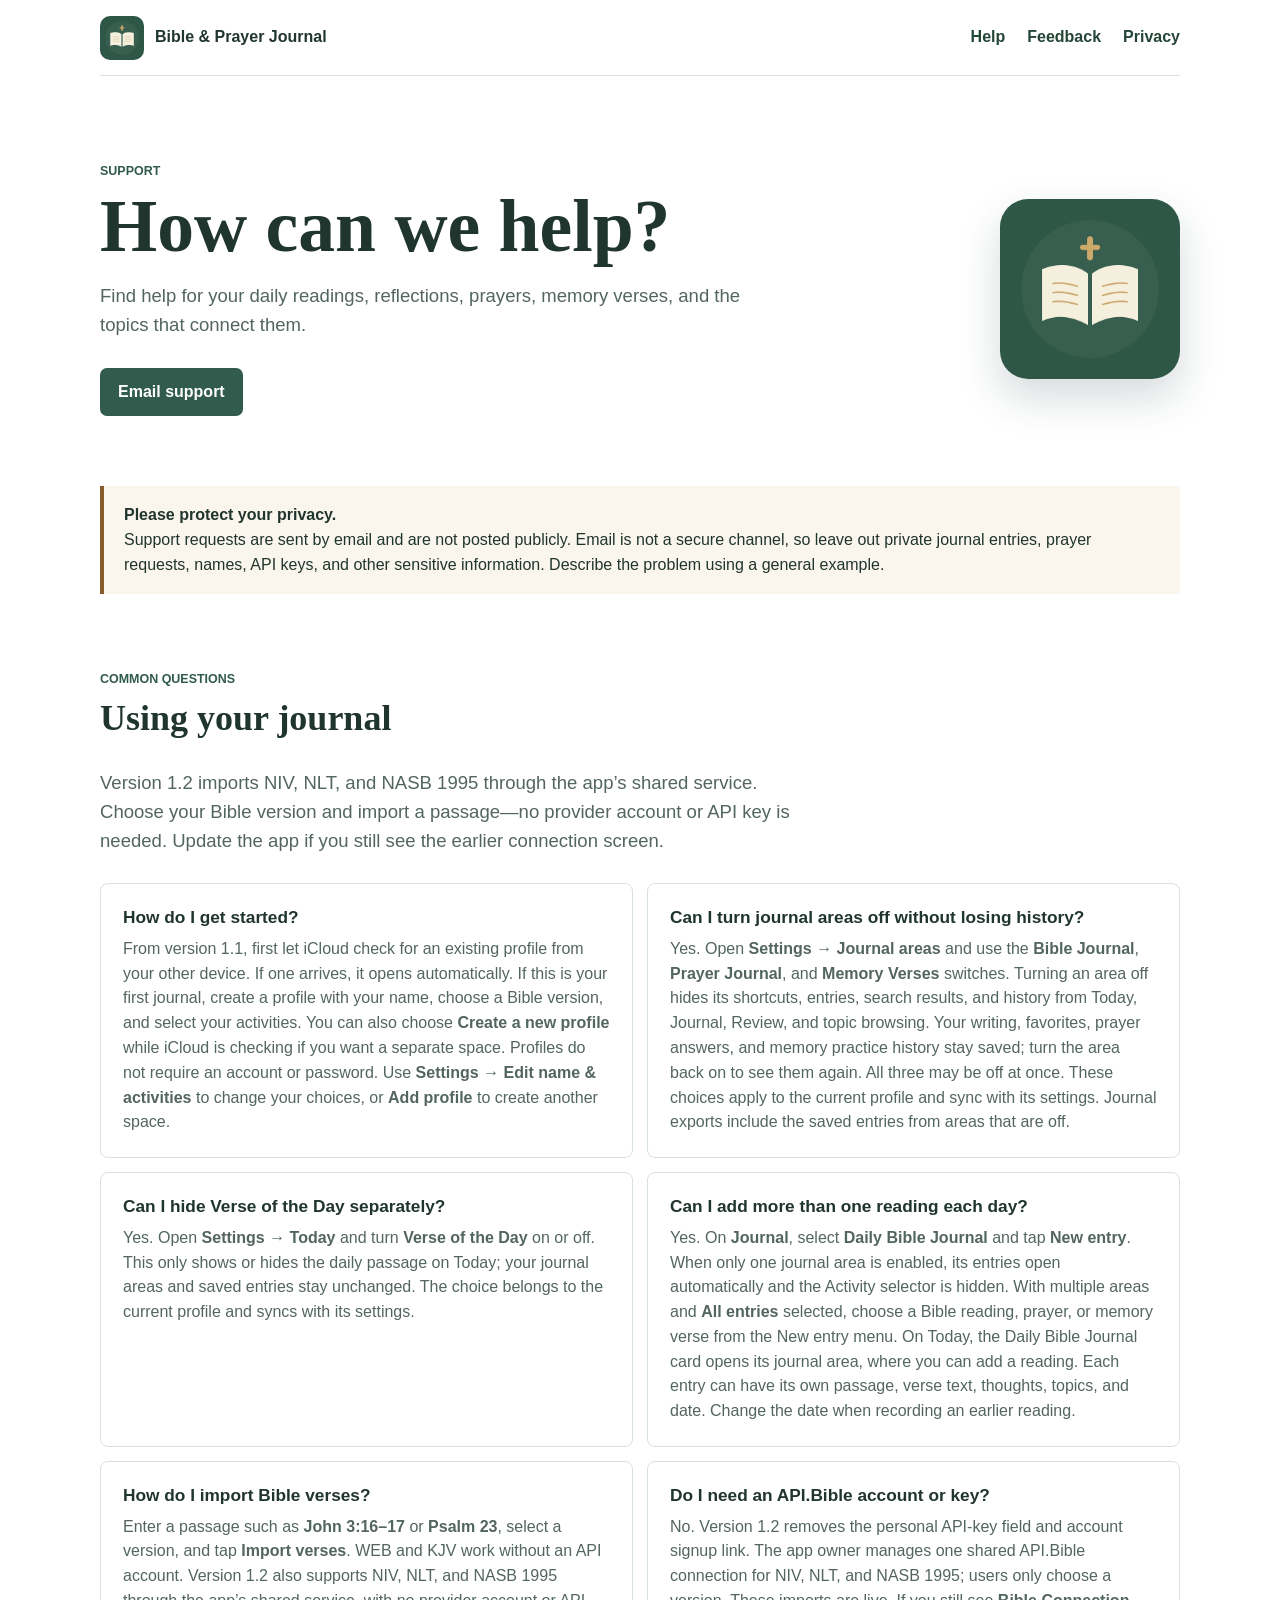
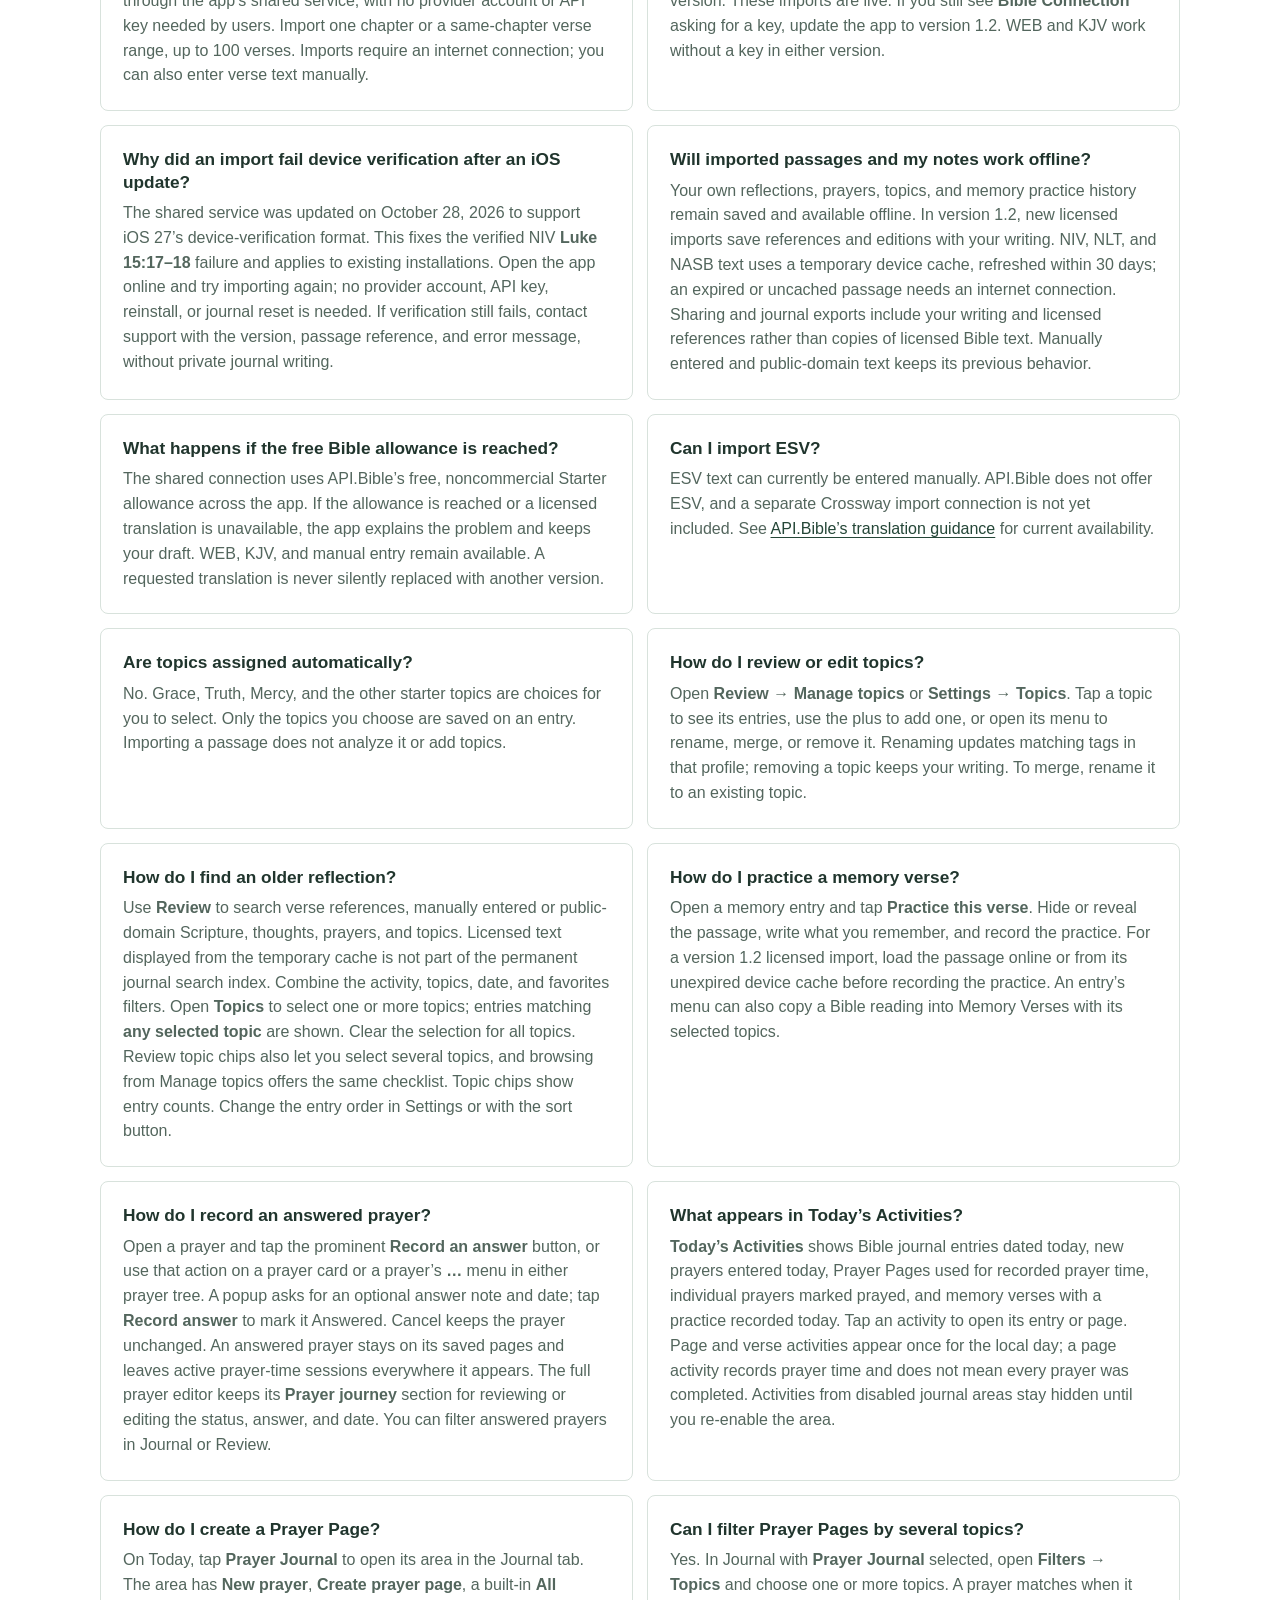
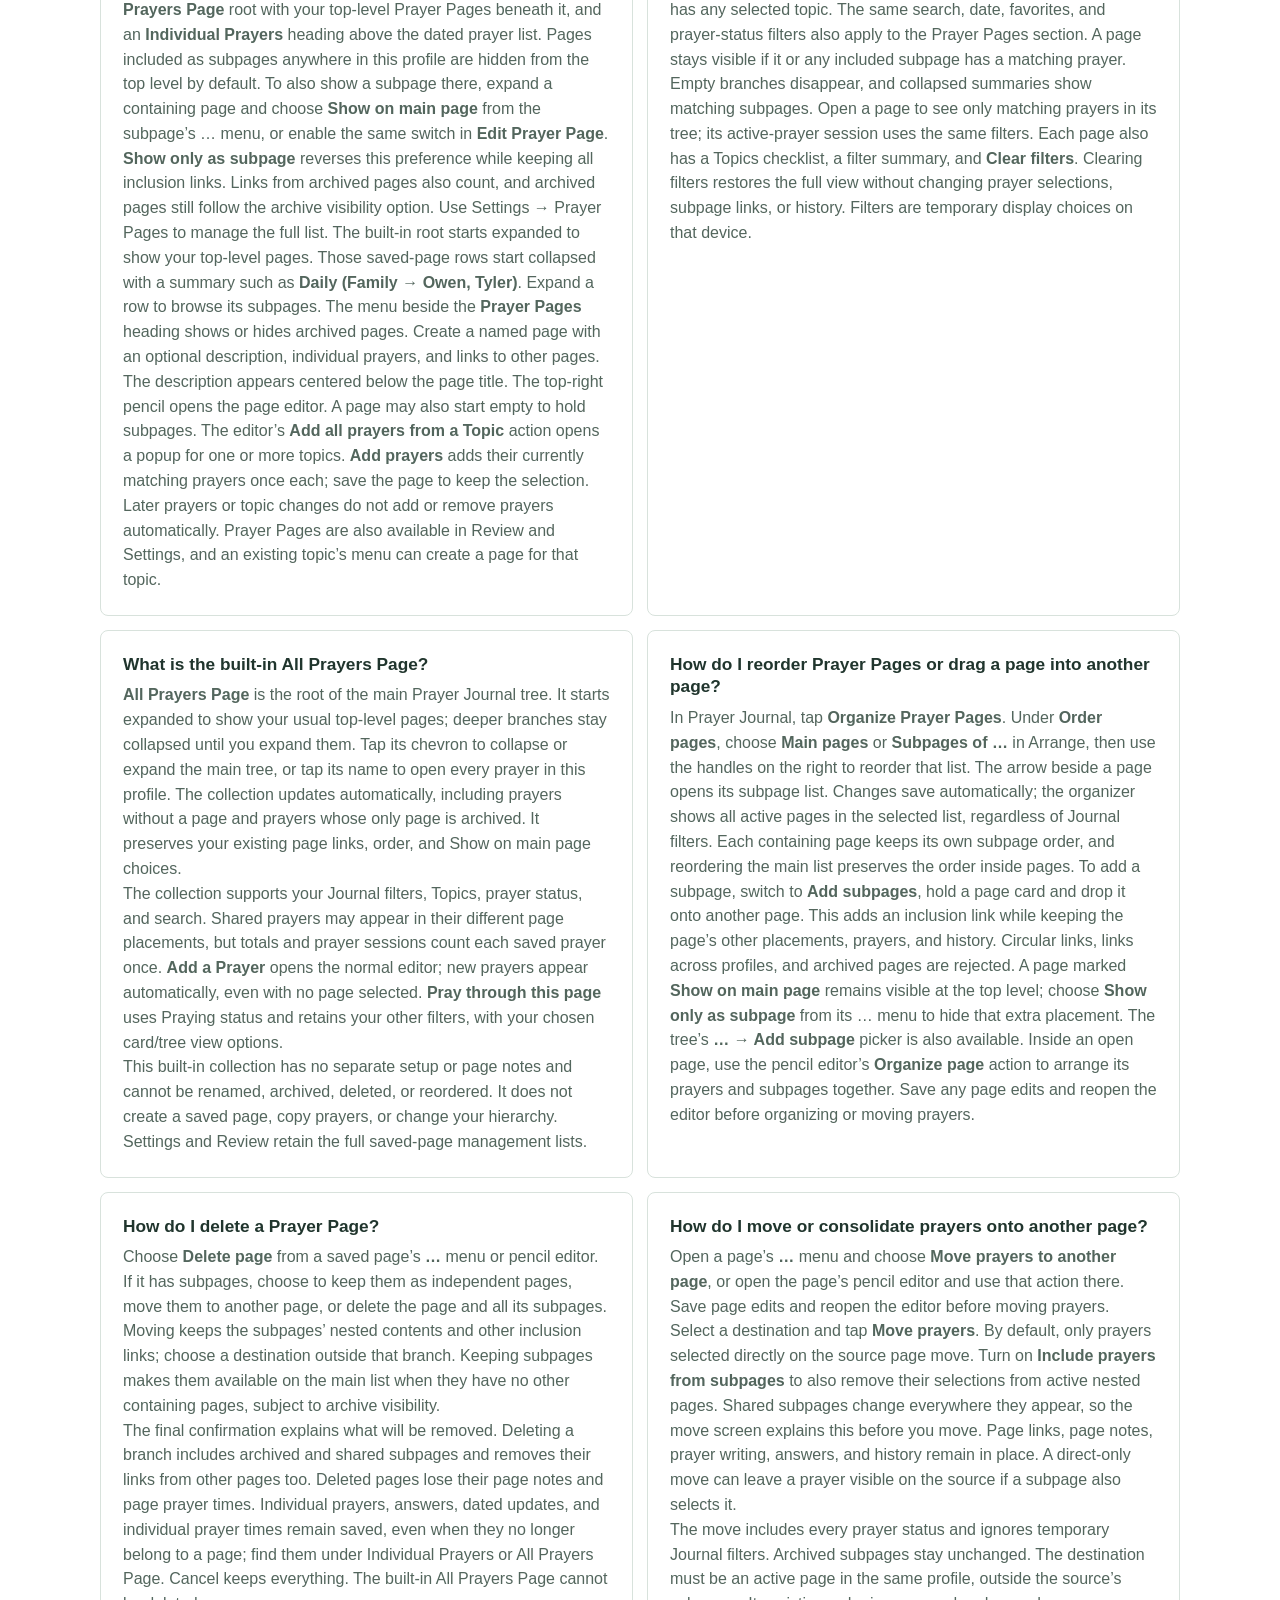
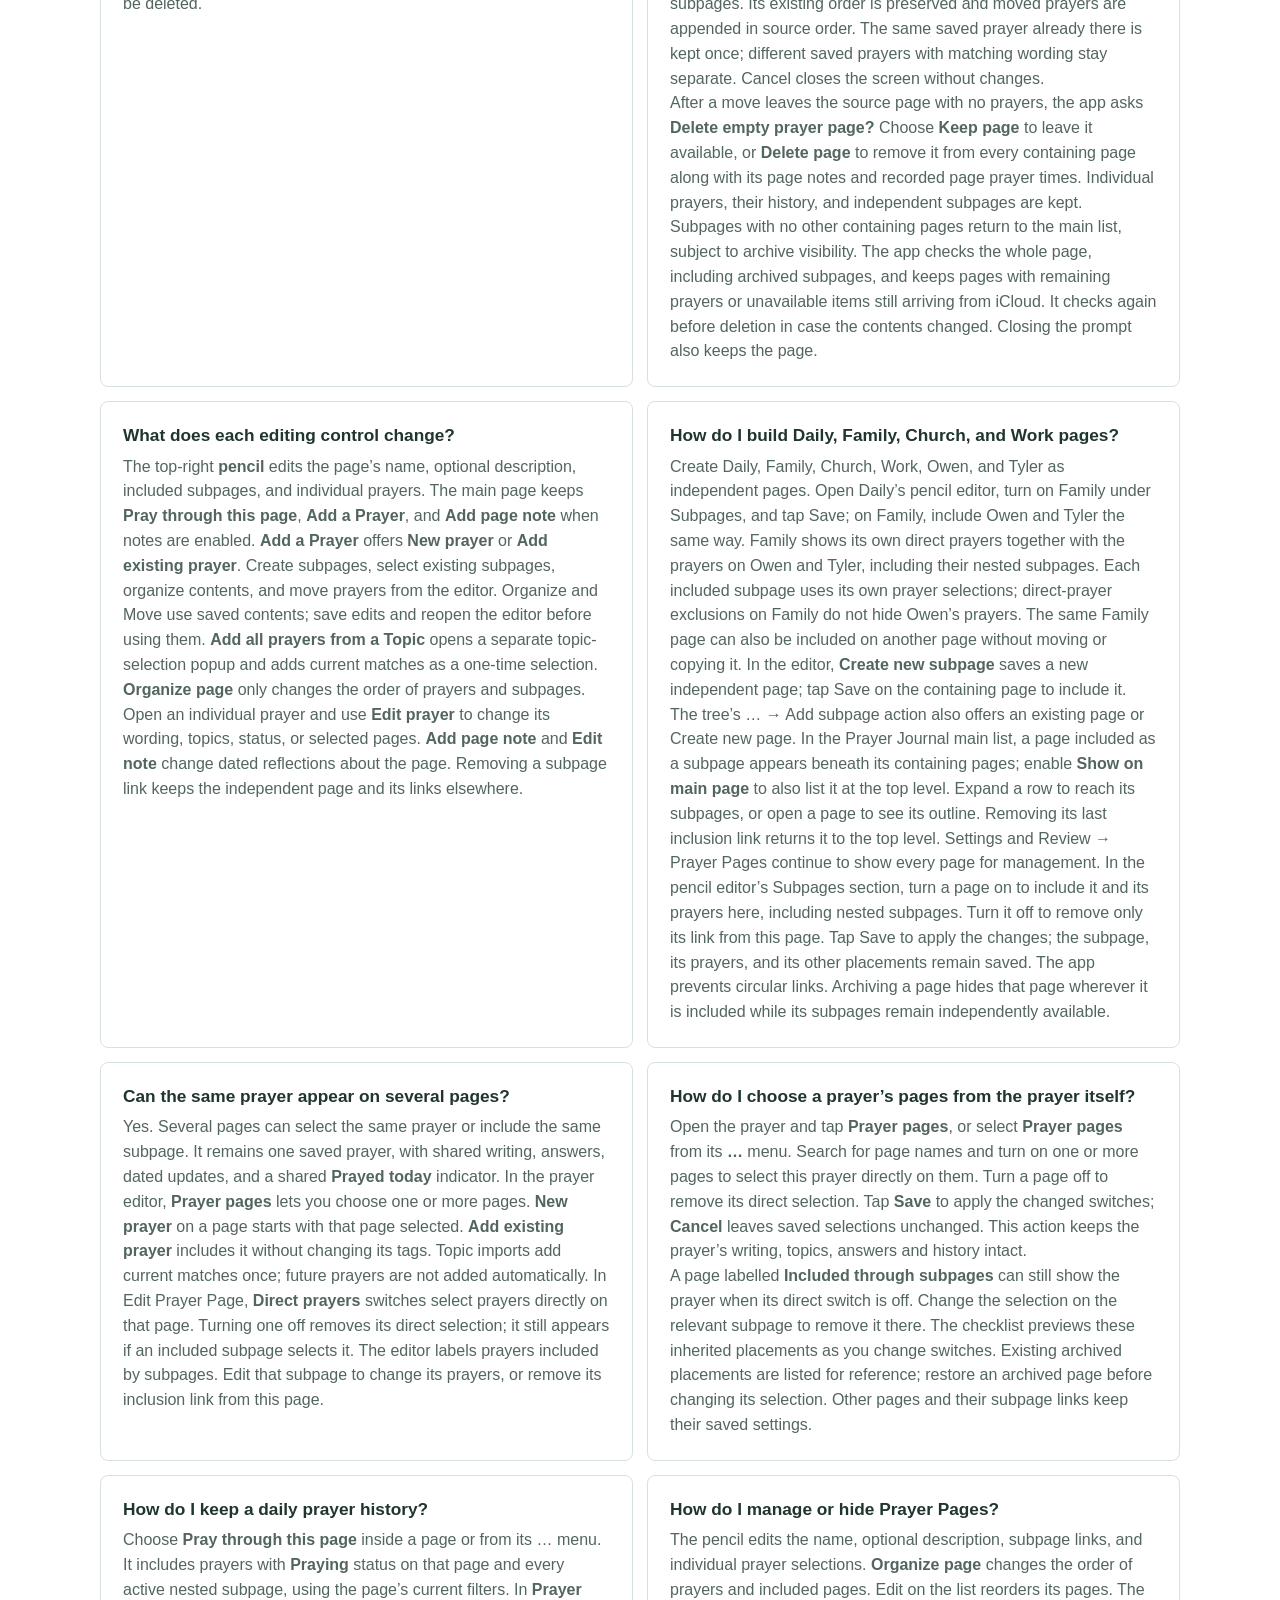
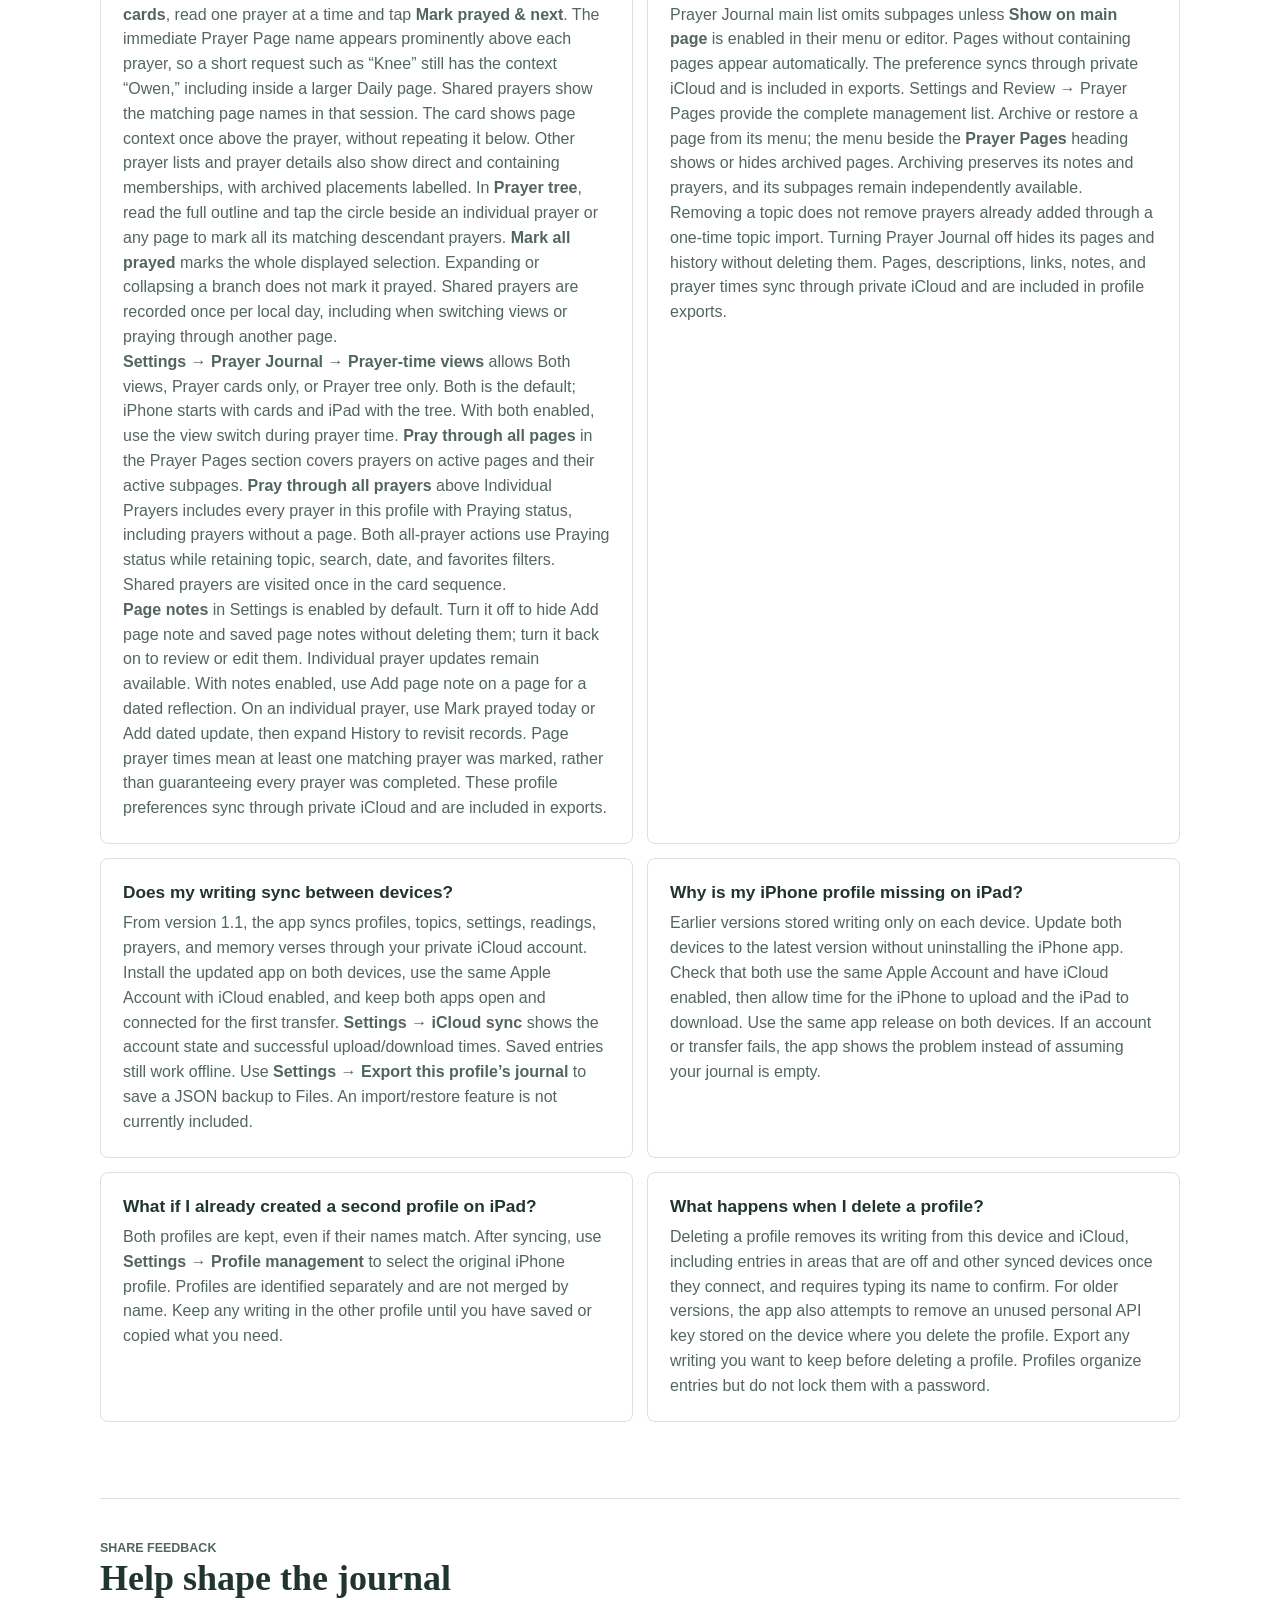
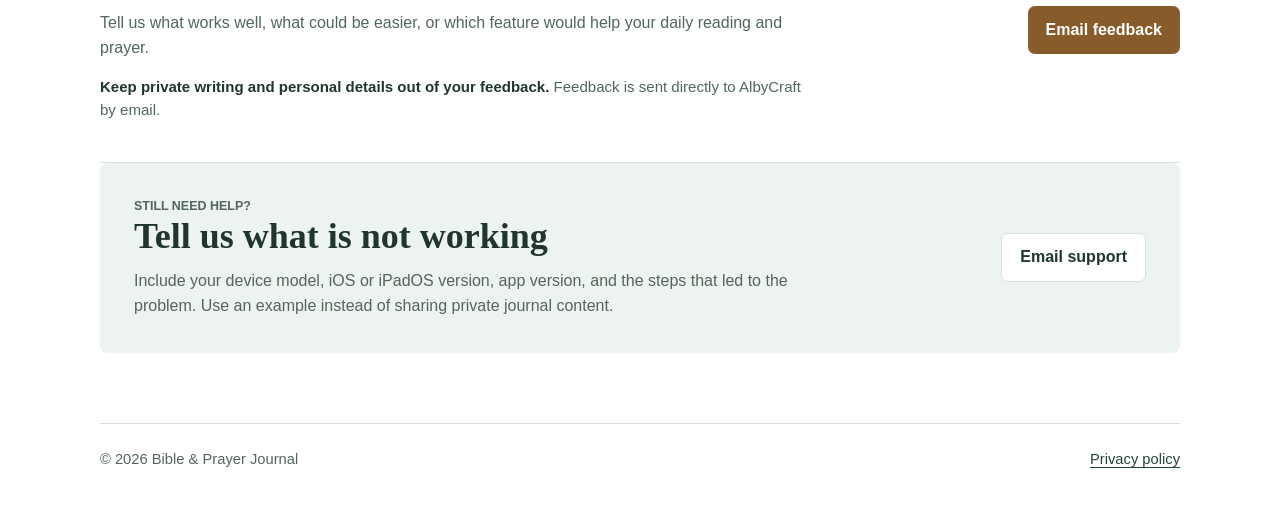
==== commit 1f1dadfc: "Explain prayer page deletion and answer popups" ====
--- a/index.html
+++ b/index.html
@@ -104,7 +104,7 @@
         </article>
         <article class="faq-item">
           <h3>How do I record an answered prayer?</h3>
-          <p>Open the prayer and tap <strong>Record an answer</strong>, add your answer notes and the date, then save. You can also edit the prayer’s status to Praying, Answered, or Archived and filter by status in Review.</p>
+          <p>Open a prayer and tap the prominent <strong>Record an answer</strong> button, or use that action on a prayer card or a prayer’s <strong>…</strong> menu in either prayer tree. A popup asks for an optional answer note and date; tap <strong>Record answer</strong> to mark it Answered. Cancel keeps the prayer unchanged. An answered prayer stays on its saved pages and leaves active prayer-time sessions everywhere it appears. The full prayer editor keeps its <strong>Prayer journey</strong> section for reviewing or editing the status, answer, and date. You can filter answered prayers in Journal or Review.</p>
         </article>
         <article class="faq-item" id="todays-activities">
           <h3>What appears in Today’s Activities?</h3>
@@ -127,6 +127,11 @@
         <article class="faq-item" id="organize-prayer-pages">
           <h3>How do I reorder Prayer Pages or drag a page into another page?</h3>
           <p>In Prayer Journal, tap <strong>Organize Prayer Pages</strong>. Under <strong>Order pages</strong>, choose <strong>Main pages</strong> or <strong>Subpages of …</strong> in Arrange, then use the handles on the right to reorder that list. The arrow beside a page opens its subpage list. Changes save automatically; the organizer shows all active pages in the selected list, regardless of Journal filters. Each containing page keeps its own subpage order, and reordering the main list preserves the order inside pages. To add a subpage, switch to <strong>Add subpages</strong>, hold a page card and drop it onto another page. This adds an inclusion link while keeping the page’s other placements, prayers, and history. Circular links, links across profiles, and archived pages are rejected. A page marked <strong>Show on main page</strong> remains visible at the top level; choose <strong>Show only as subpage</strong> from its … menu to hide that extra placement. The tree’s <strong>… → Add subpage</strong> picker is also available. Inside an open page, use the pencil editor’s <strong>Organize page</strong> action to arrange its prayers and subpages together. Save any page edits and reopen the editor before organizing or moving prayers.</p>
+        </article>
+        <article class="faq-item" id="delete-prayer-page">
+          <h3>How do I delete a Prayer Page?</h3>
+          <p>Choose <strong>Delete page</strong> from a saved page’s <strong>…</strong> menu or pencil editor. If it has subpages, choose to keep them as independent pages, move them to another page, or delete the page and all its subpages. Moving keeps the subpages’ nested contents and other inclusion links; choose a destination outside that branch. Keeping subpages makes them available on the main list when they have no other containing pages, subject to archive visibility.</p>
+          <p>The final confirmation explains what will be removed. Deleting a branch includes archived and shared subpages and removes their links from other pages too. Deleted pages lose their page notes and page prayer times. Individual prayers, answers, dated updates, and individual prayer times remain saved, even when they no longer belong to a page; find them under Individual Prayers or All Prayers Page. Cancel keeps everything. The built-in All Prayers Page cannot be deleted.</p>
         </article>
         <article class="faq-item" id="move-prayers">
           <h3>How do I move or consolidate prayers onto another page?</h3>
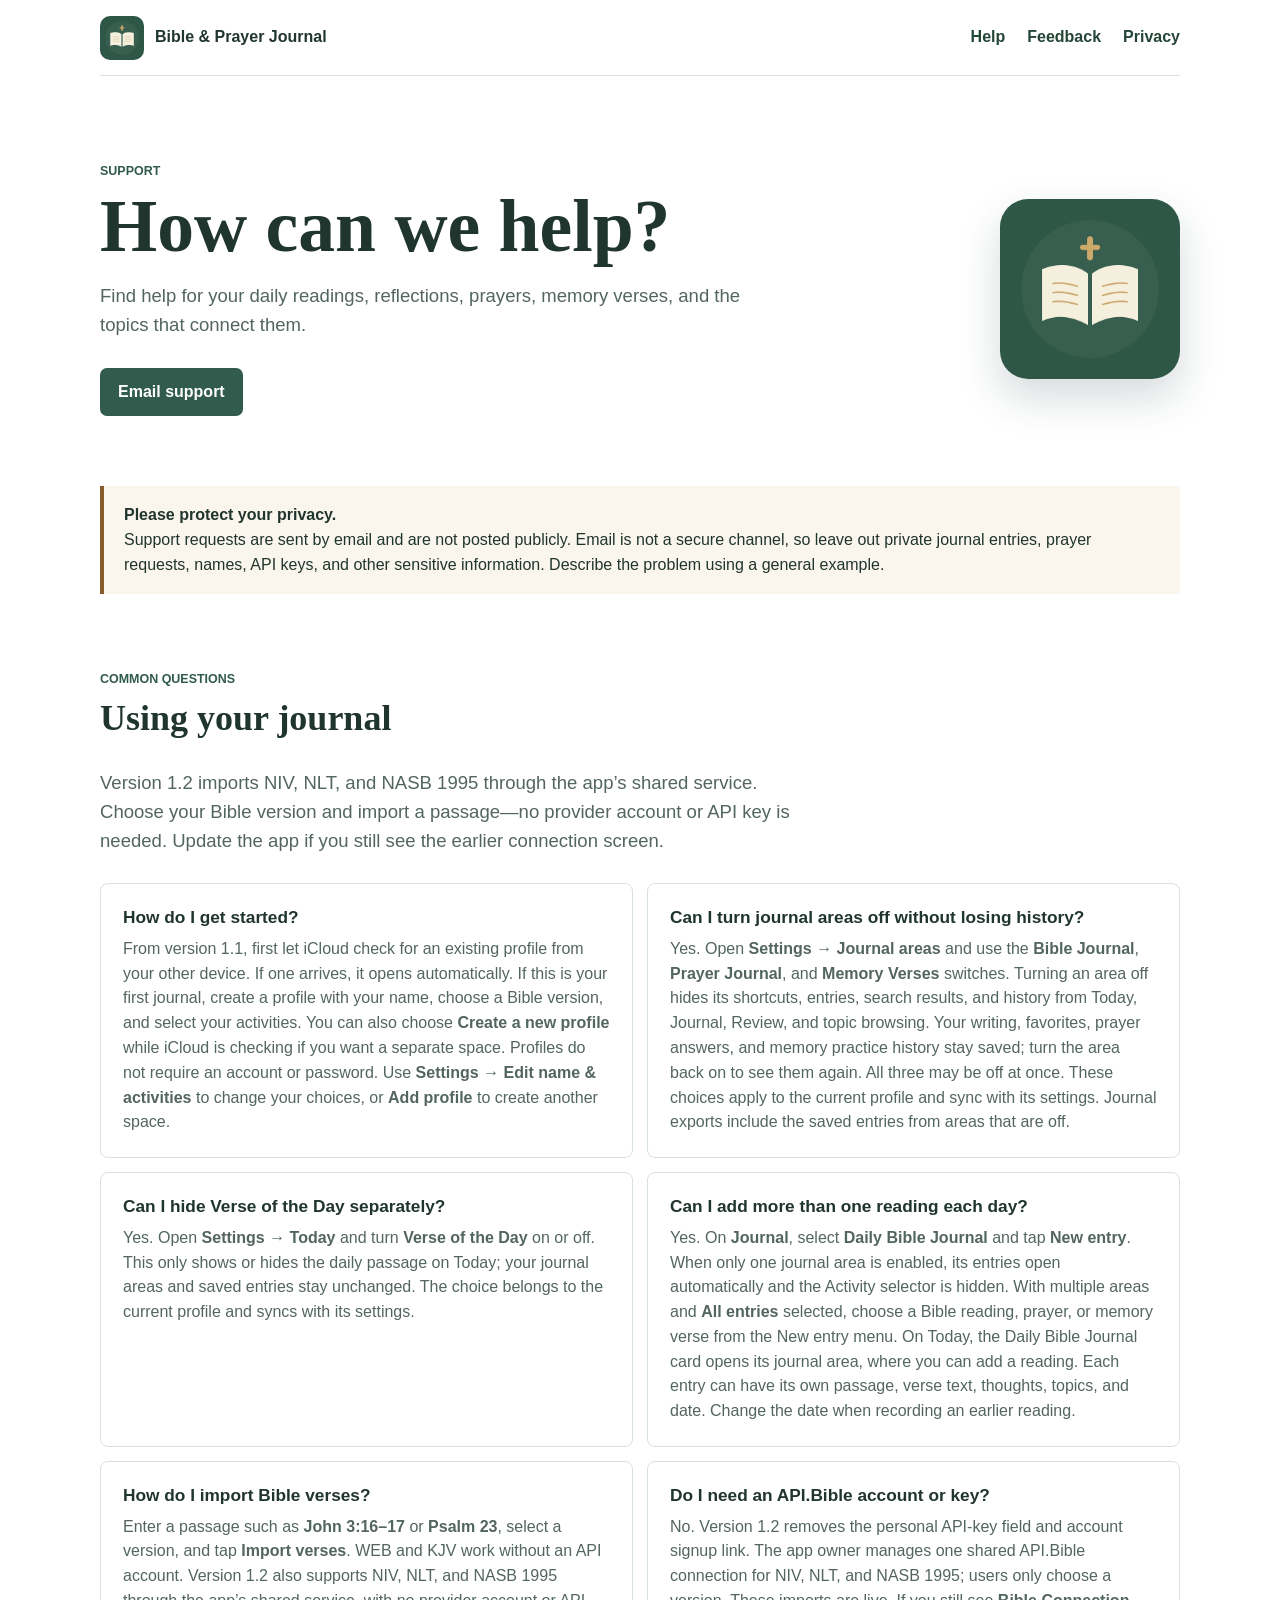
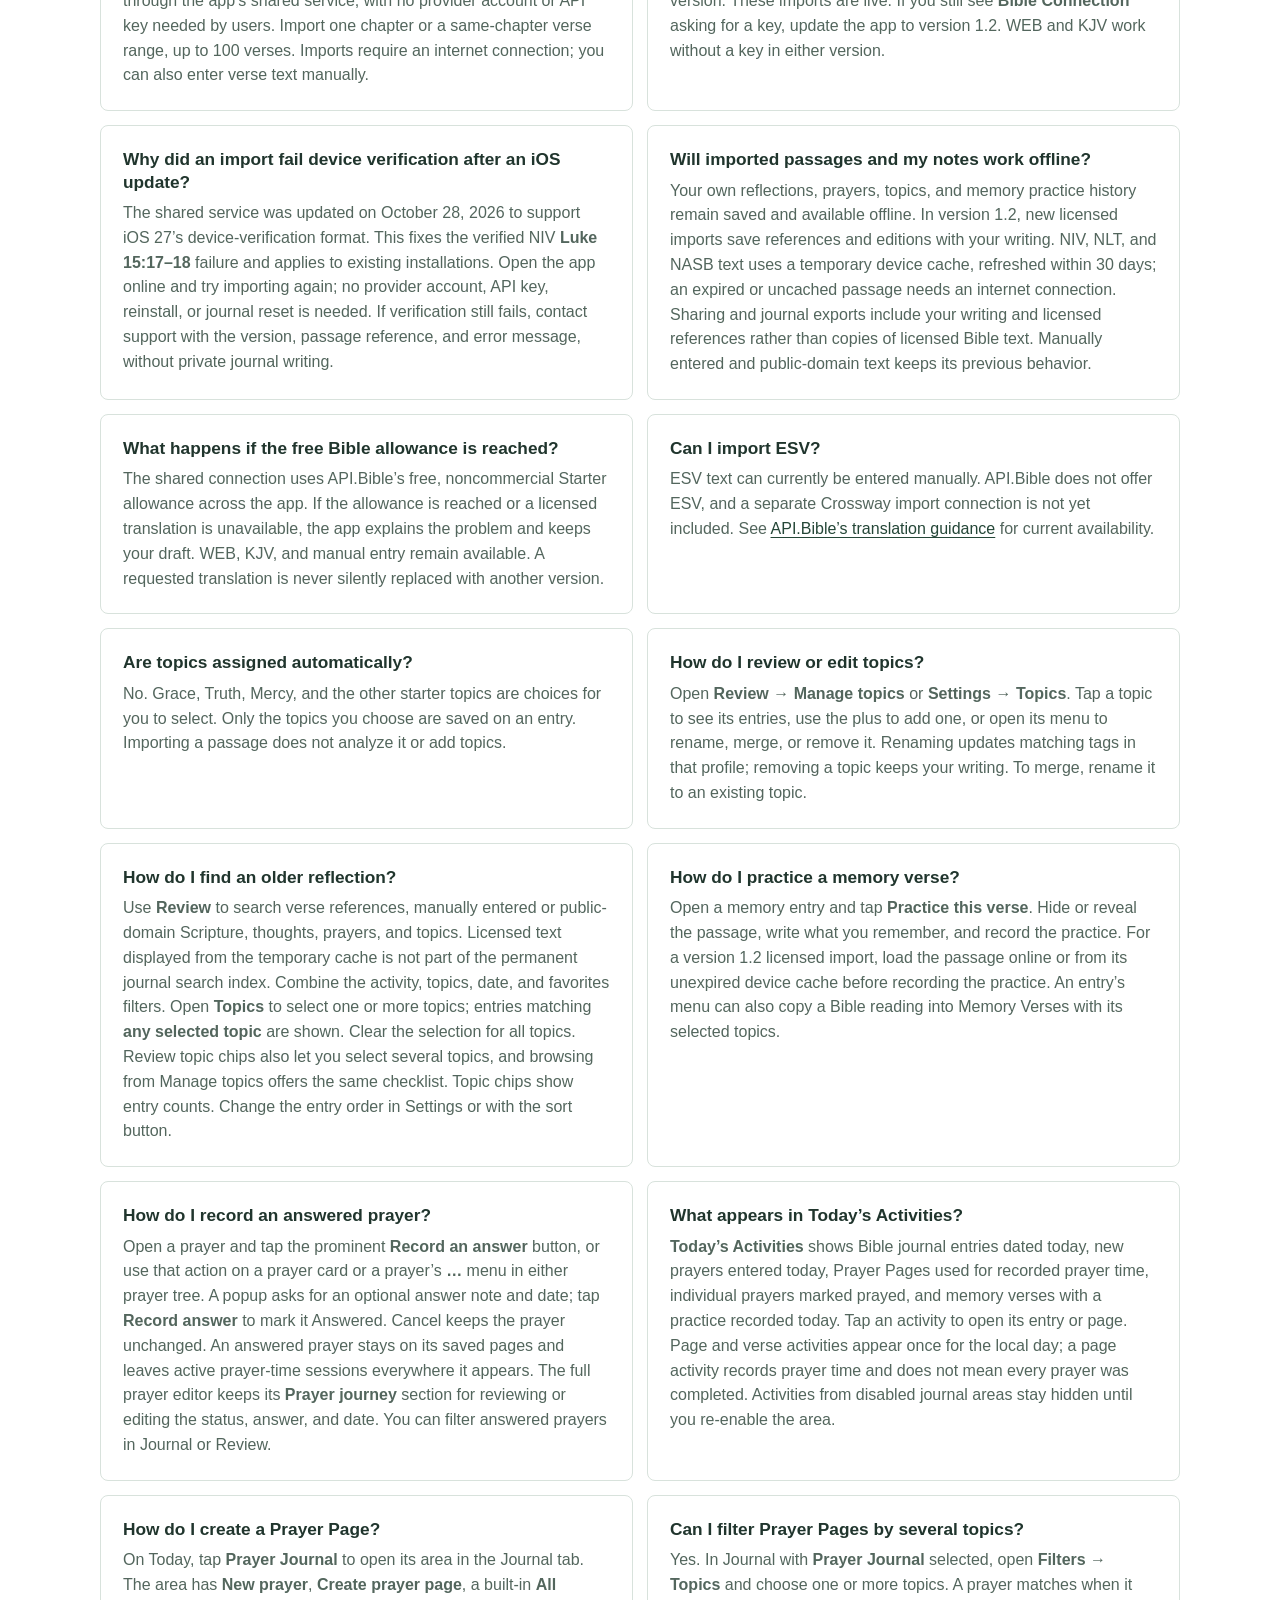
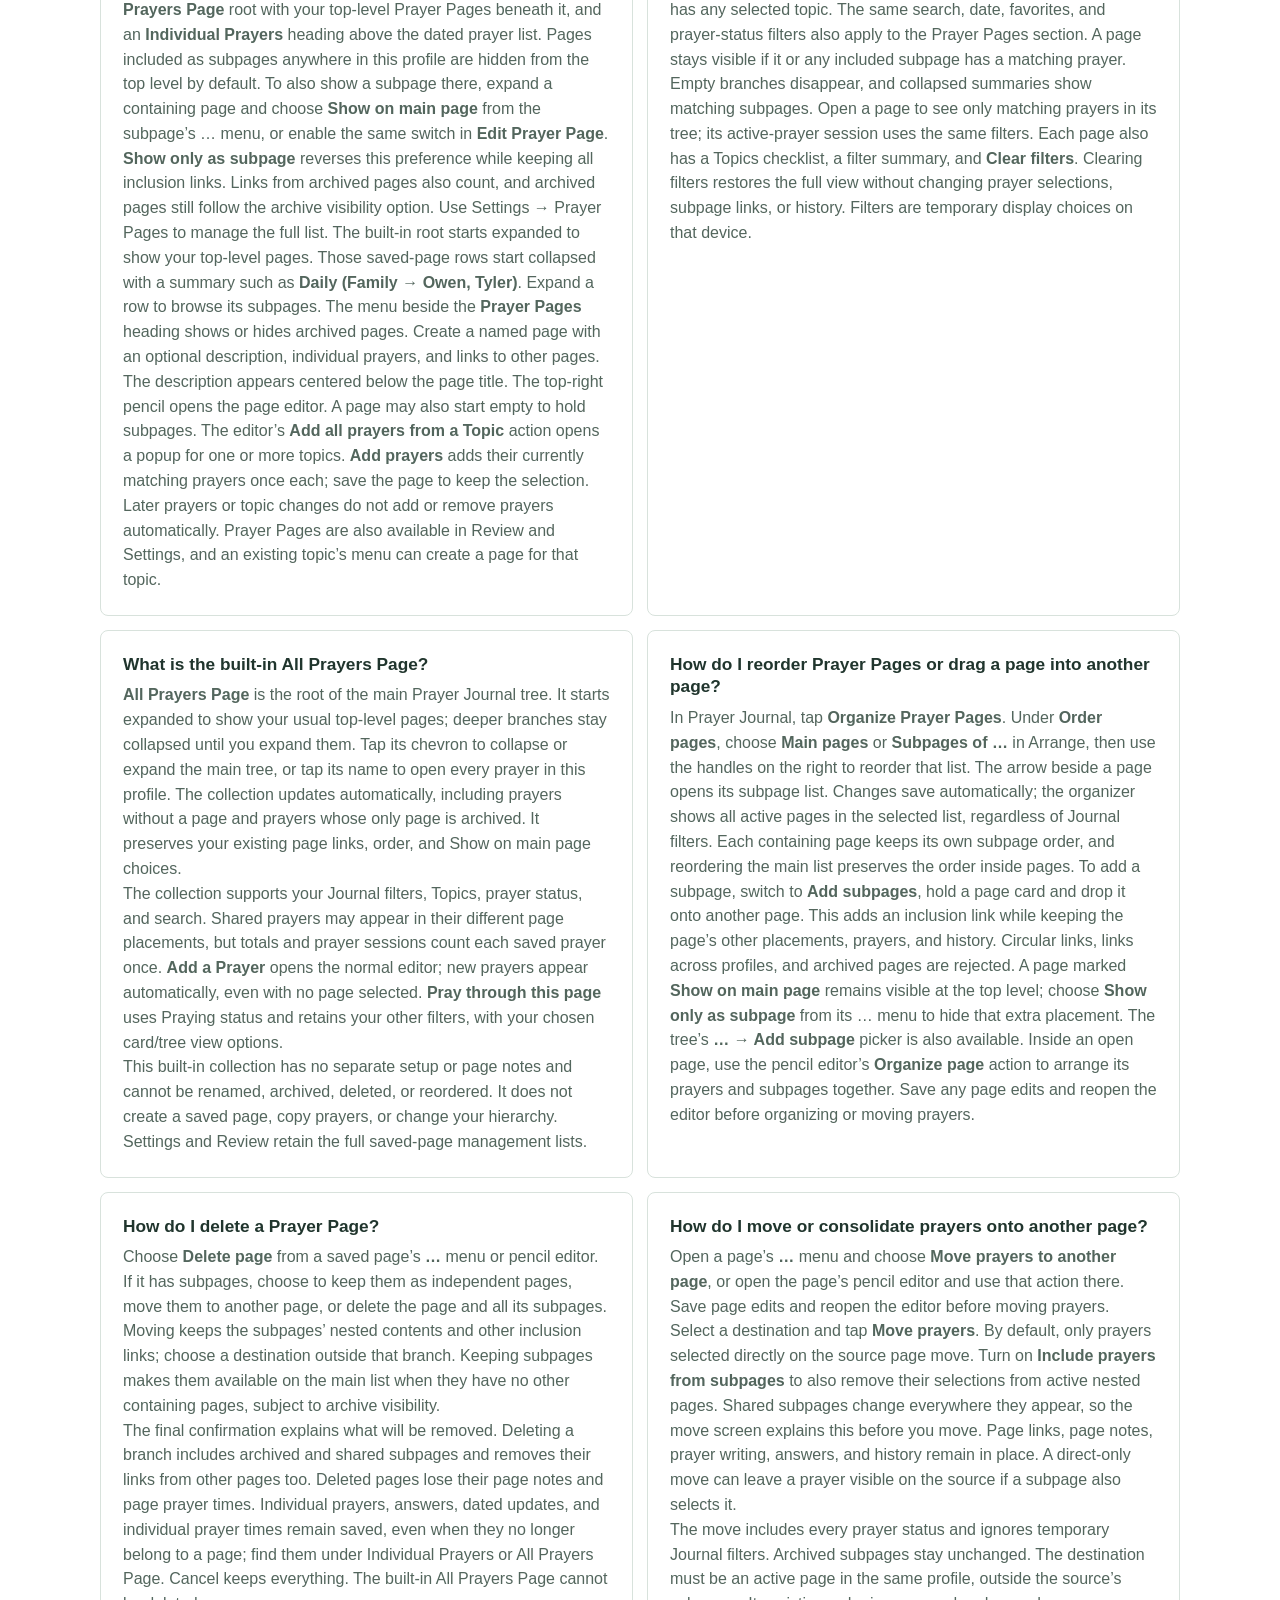
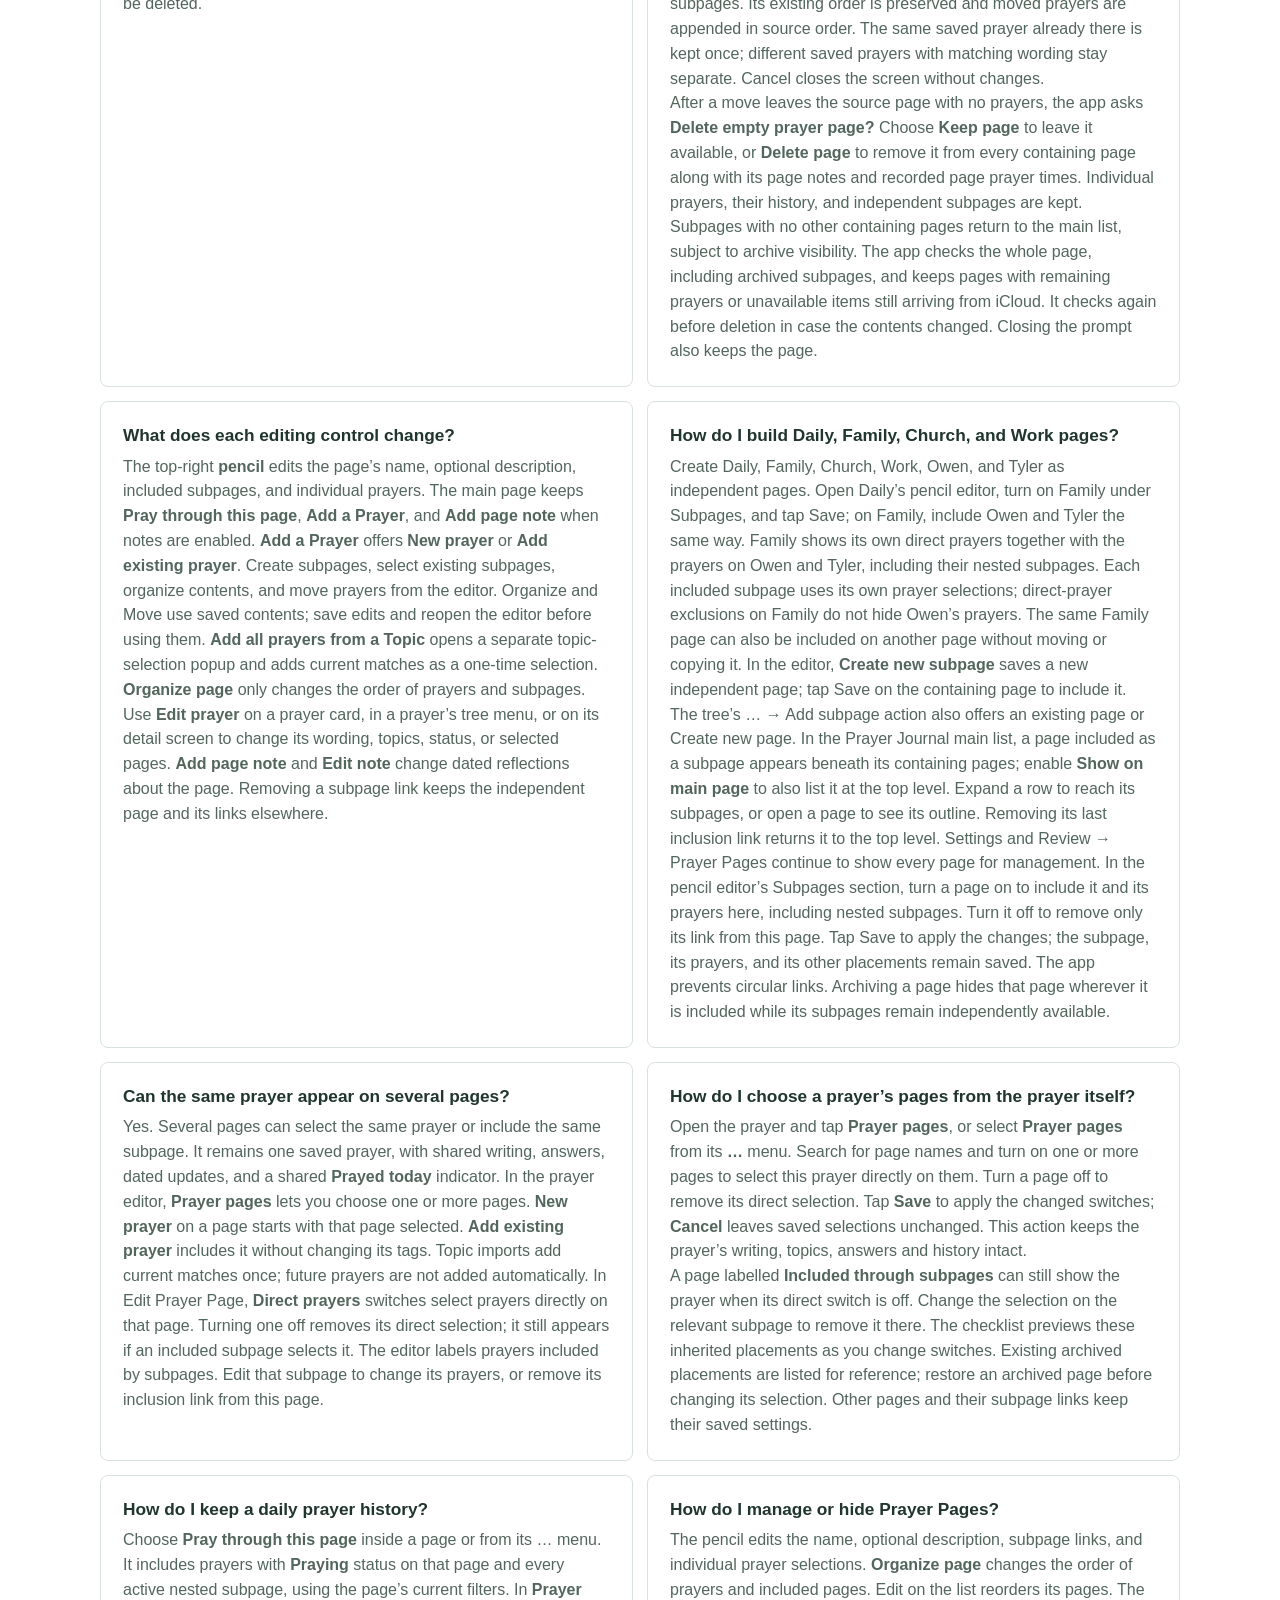
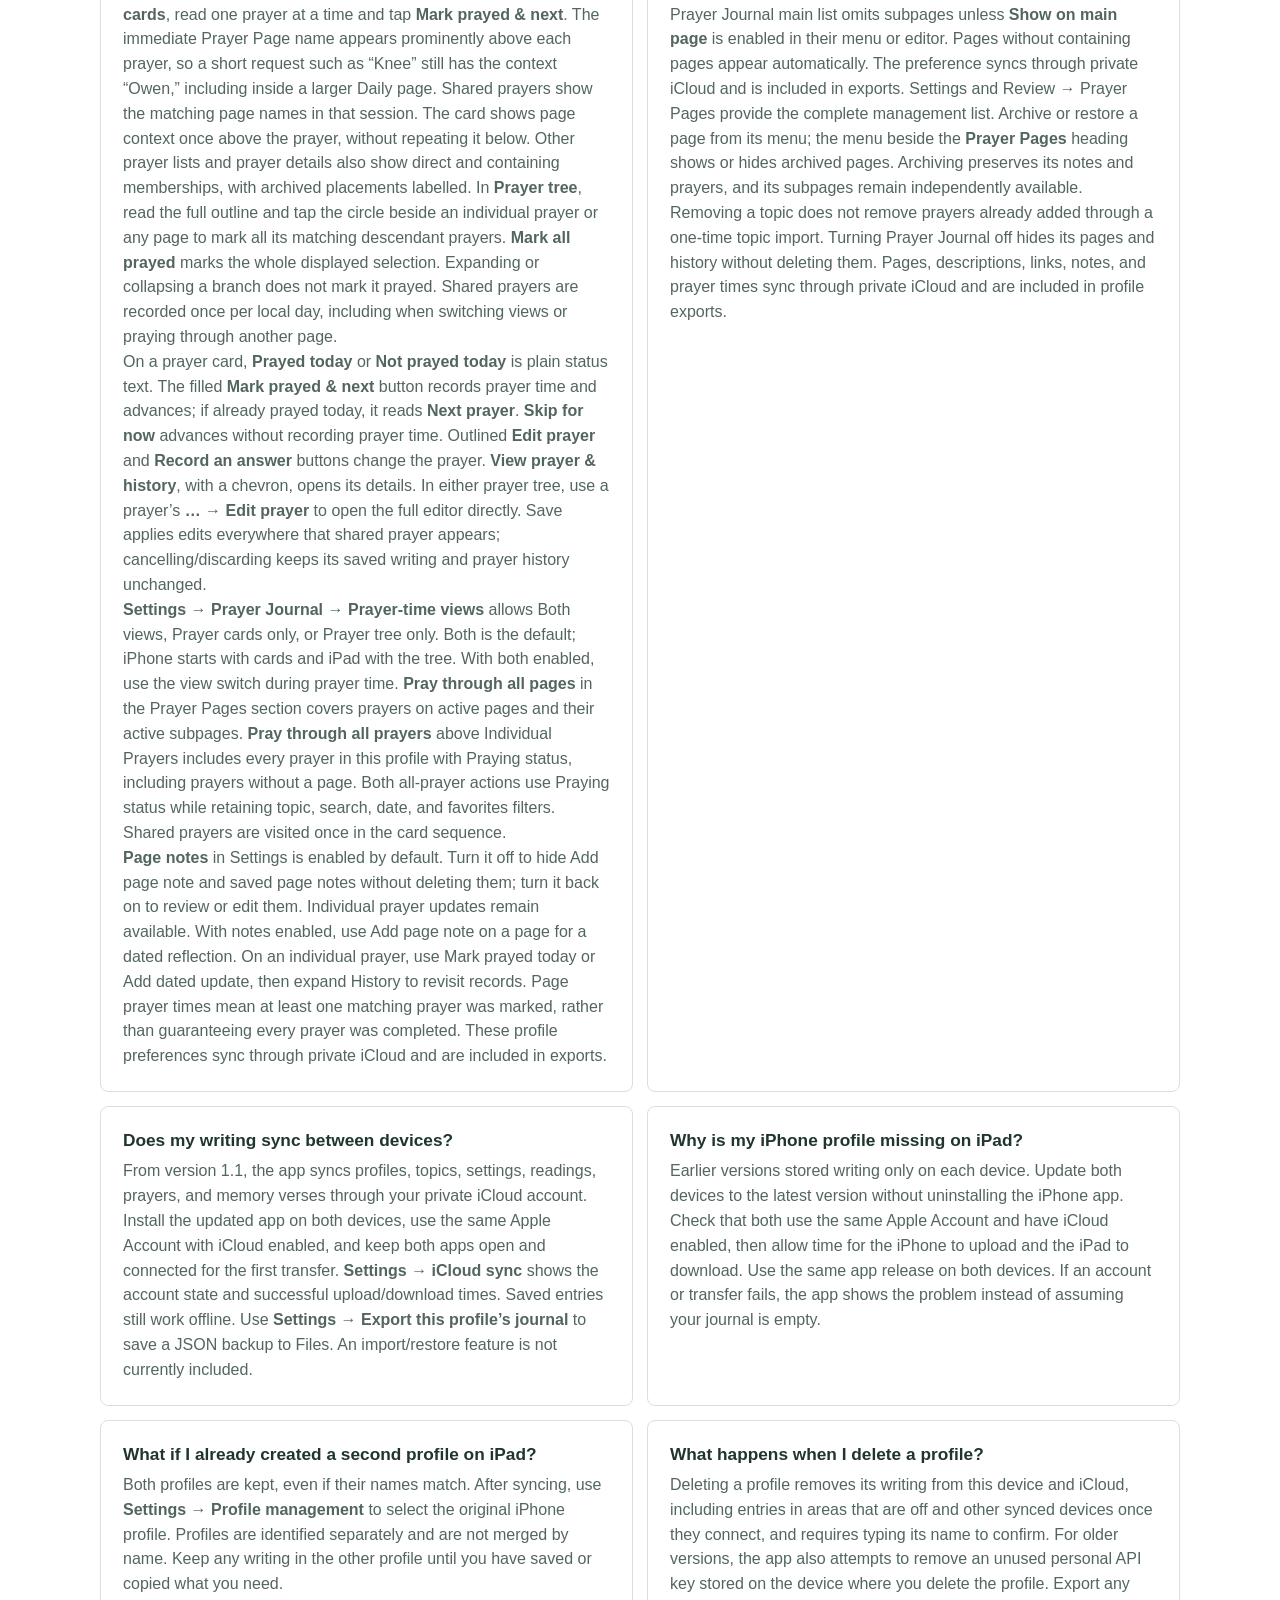
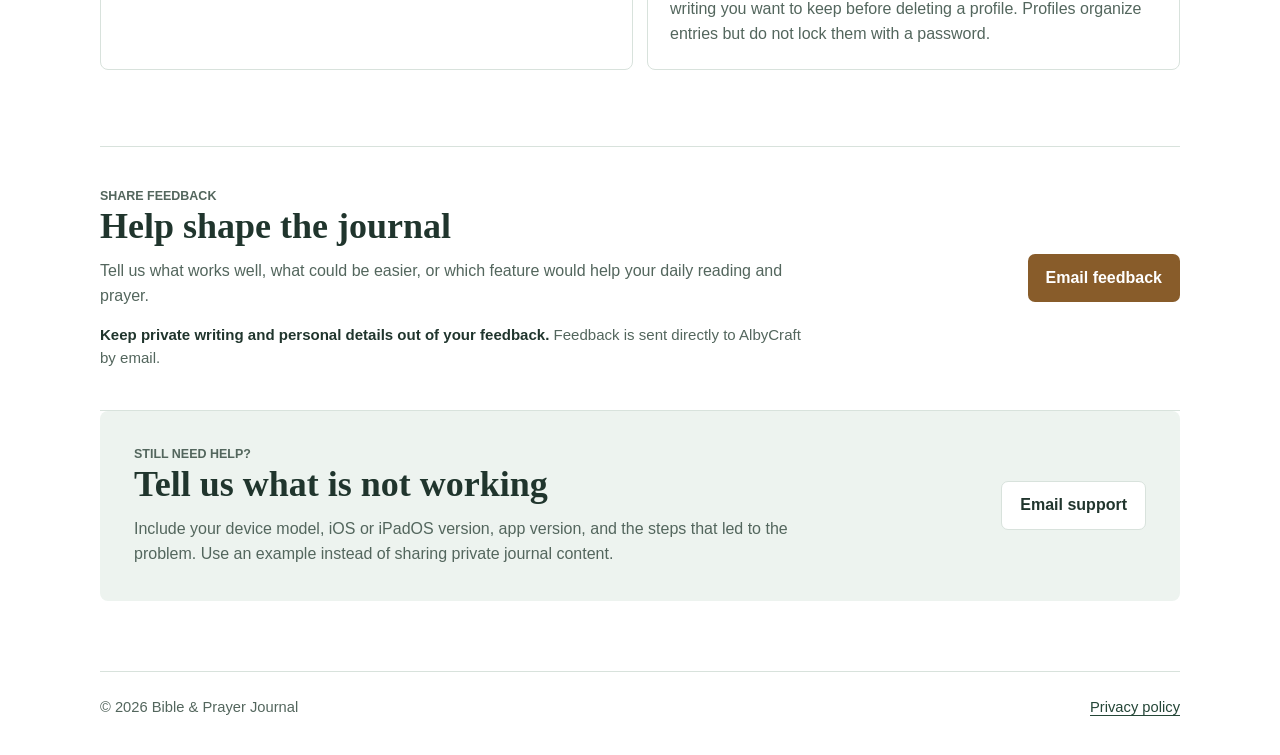
==== commit 1270a496: "Explain prayer card controls and direct edit actions" ====
--- a/index.html
+++ b/index.html
@@ -141,7 +141,7 @@
         </article>
         <article class="faq-item" id="edit-prayer-page">
           <h3>What does each editing control change?</h3>
-          <p>The top-right <strong>pencil</strong> edits the page’s name, optional description, included subpages, and individual prayers. The main page keeps <strong>Pray through this page</strong>, <strong>Add a Prayer</strong>, and <strong>Add page note</strong> when notes are enabled. <strong>Add a Prayer</strong> offers <strong>New prayer</strong> or <strong>Add existing prayer</strong>. Create subpages, select existing subpages, organize contents, and move prayers from the editor. Organize and Move use saved contents; save edits and reopen the editor before using them. <strong>Add all prayers from a Topic</strong> opens a separate topic-selection popup and adds current matches as a one-time selection. <strong>Organize page</strong> only changes the order of prayers and subpages. Open an individual prayer and use <strong>Edit prayer</strong> to change its wording, topics, status, or selected pages. <strong>Add page note</strong> and <strong>Edit note</strong> change dated reflections about the page. Removing a subpage link keeps the independent page and its links elsewhere.</p>
+          <p>The top-right <strong>pencil</strong> edits the page’s name, optional description, included subpages, and individual prayers. The main page keeps <strong>Pray through this page</strong>, <strong>Add a Prayer</strong>, and <strong>Add page note</strong> when notes are enabled. <strong>Add a Prayer</strong> offers <strong>New prayer</strong> or <strong>Add existing prayer</strong>. Create subpages, select existing subpages, organize contents, and move prayers from the editor. Organize and Move use saved contents; save edits and reopen the editor before using them. <strong>Add all prayers from a Topic</strong> opens a separate topic-selection popup and adds current matches as a one-time selection. <strong>Organize page</strong> only changes the order of prayers and subpages. Use <strong>Edit prayer</strong> on a prayer card, in a prayer’s tree menu, or on its detail screen to change its wording, topics, status, or selected pages. <strong>Add page note</strong> and <strong>Edit note</strong> change dated reflections about the page. Removing a subpage link keeps the independent page and its links elsewhere.</p>
         </article>
         <article class="faq-item" id="nested-prayer-pages">
           <h3>How do I build Daily, Family, Church, and Work pages?</h3>
@@ -159,6 +159,7 @@
         <article class="faq-item">
           <h3>How do I keep a daily prayer history?</h3>
           <p>Choose <strong>Pray through this page</strong> inside a page or from its … menu. It includes prayers with <strong>Praying</strong> status on that page and every active nested subpage, using the page’s current filters. In <strong>Prayer cards</strong>, read one prayer at a time and tap <strong>Mark prayed &amp; next</strong>. The immediate Prayer Page name appears prominently above each prayer, so a short request such as “Knee” still has the context “Owen,” including inside a larger Daily page. Shared prayers show the matching page names in that session. The card shows page context once above the prayer, without repeating it below. Other prayer lists and prayer details also show direct and containing memberships, with archived placements labelled. In <strong>Prayer tree</strong>, read the full outline and tap the circle beside an individual prayer or any page to mark all its matching descendant prayers. <strong>Mark all prayed</strong> marks the whole displayed selection. Expanding or collapsing a branch does not mark it prayed. Shared prayers are recorded once per local day, including when switching views or praying through another page.</p>
+          <p>On a prayer card, <strong>Prayed today</strong> or <strong>Not prayed today</strong> is plain status text. The filled <strong>Mark prayed &amp; next</strong> button records prayer time and advances; if already prayed today, it reads <strong>Next prayer</strong>. <strong>Skip for now</strong> advances without recording prayer time. Outlined <strong>Edit prayer</strong> and <strong>Record an answer</strong> buttons change the prayer. <strong>View prayer &amp; history</strong>, with a chevron, opens its details. In either prayer tree, use a prayer’s <strong>… → Edit prayer</strong> to open the full editor directly. Save applies edits everywhere that shared prayer appears; cancelling/discarding keeps its saved writing and prayer history unchanged.</p>
           <p><strong>Settings → Prayer Journal → Prayer-time views</strong> allows Both views, Prayer cards only, or Prayer tree only. Both is the default; iPhone starts with cards and iPad with the tree. With both enabled, use the view switch during prayer time. <strong>Pray through all pages</strong> in the Prayer Pages section covers prayers on active pages and their active subpages. <strong>Pray through all prayers</strong> above Individual Prayers includes every prayer in this profile with Praying status, including prayers without a page. Both all-prayer actions use Praying status while retaining topic, search, date, and favorites filters. Shared prayers are visited once in the card sequence.</p>
           <p><strong>Page notes</strong> in Settings is enabled by default. Turn it off to hide Add page note and saved page notes without deleting them; turn it back on to review or edit them. Individual prayer updates remain available. With notes enabled, use Add page note on a page for a dated reflection. On an individual prayer, use Mark prayed today or Add dated update, then expand History to revisit records. Page prayer times mean at least one matching prayer was marked, rather than guaranteeing every prayer was completed. These profile preferences sync through private iCloud and are included in exports.</p>
         </article>
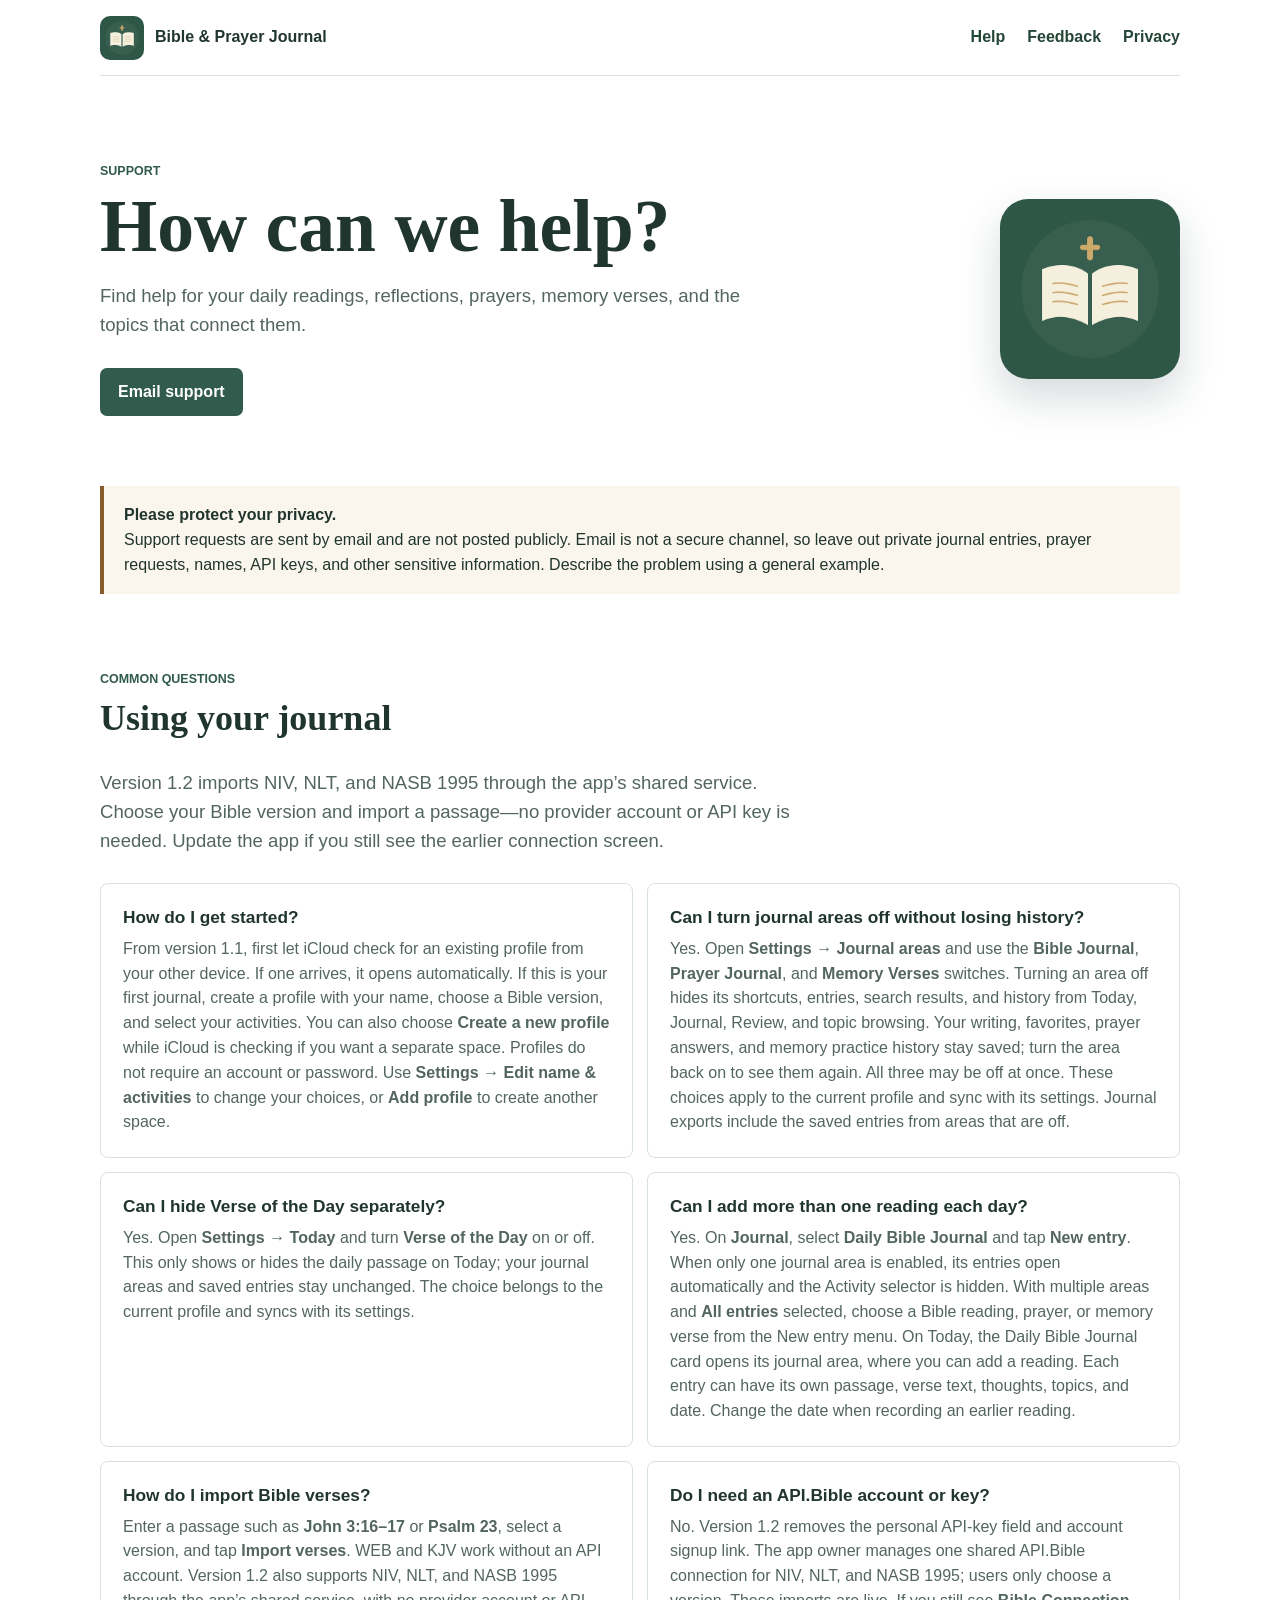
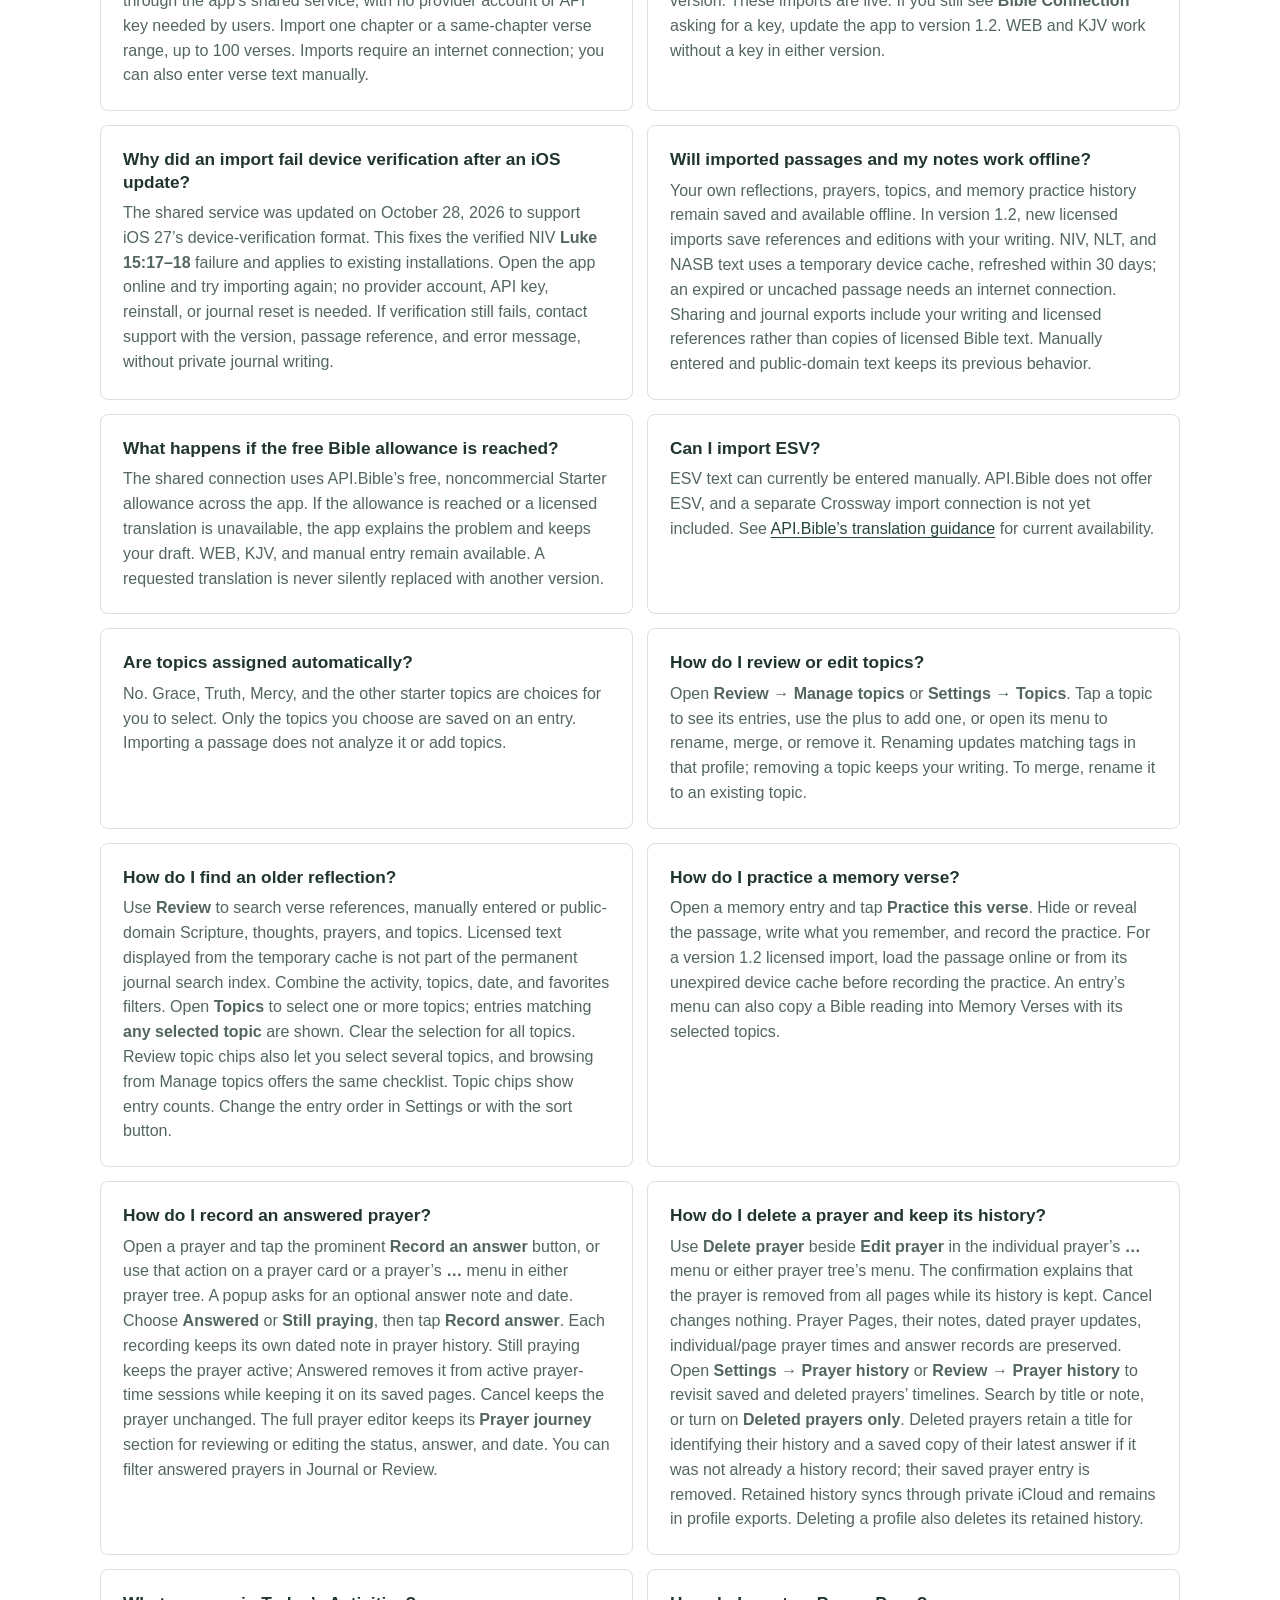
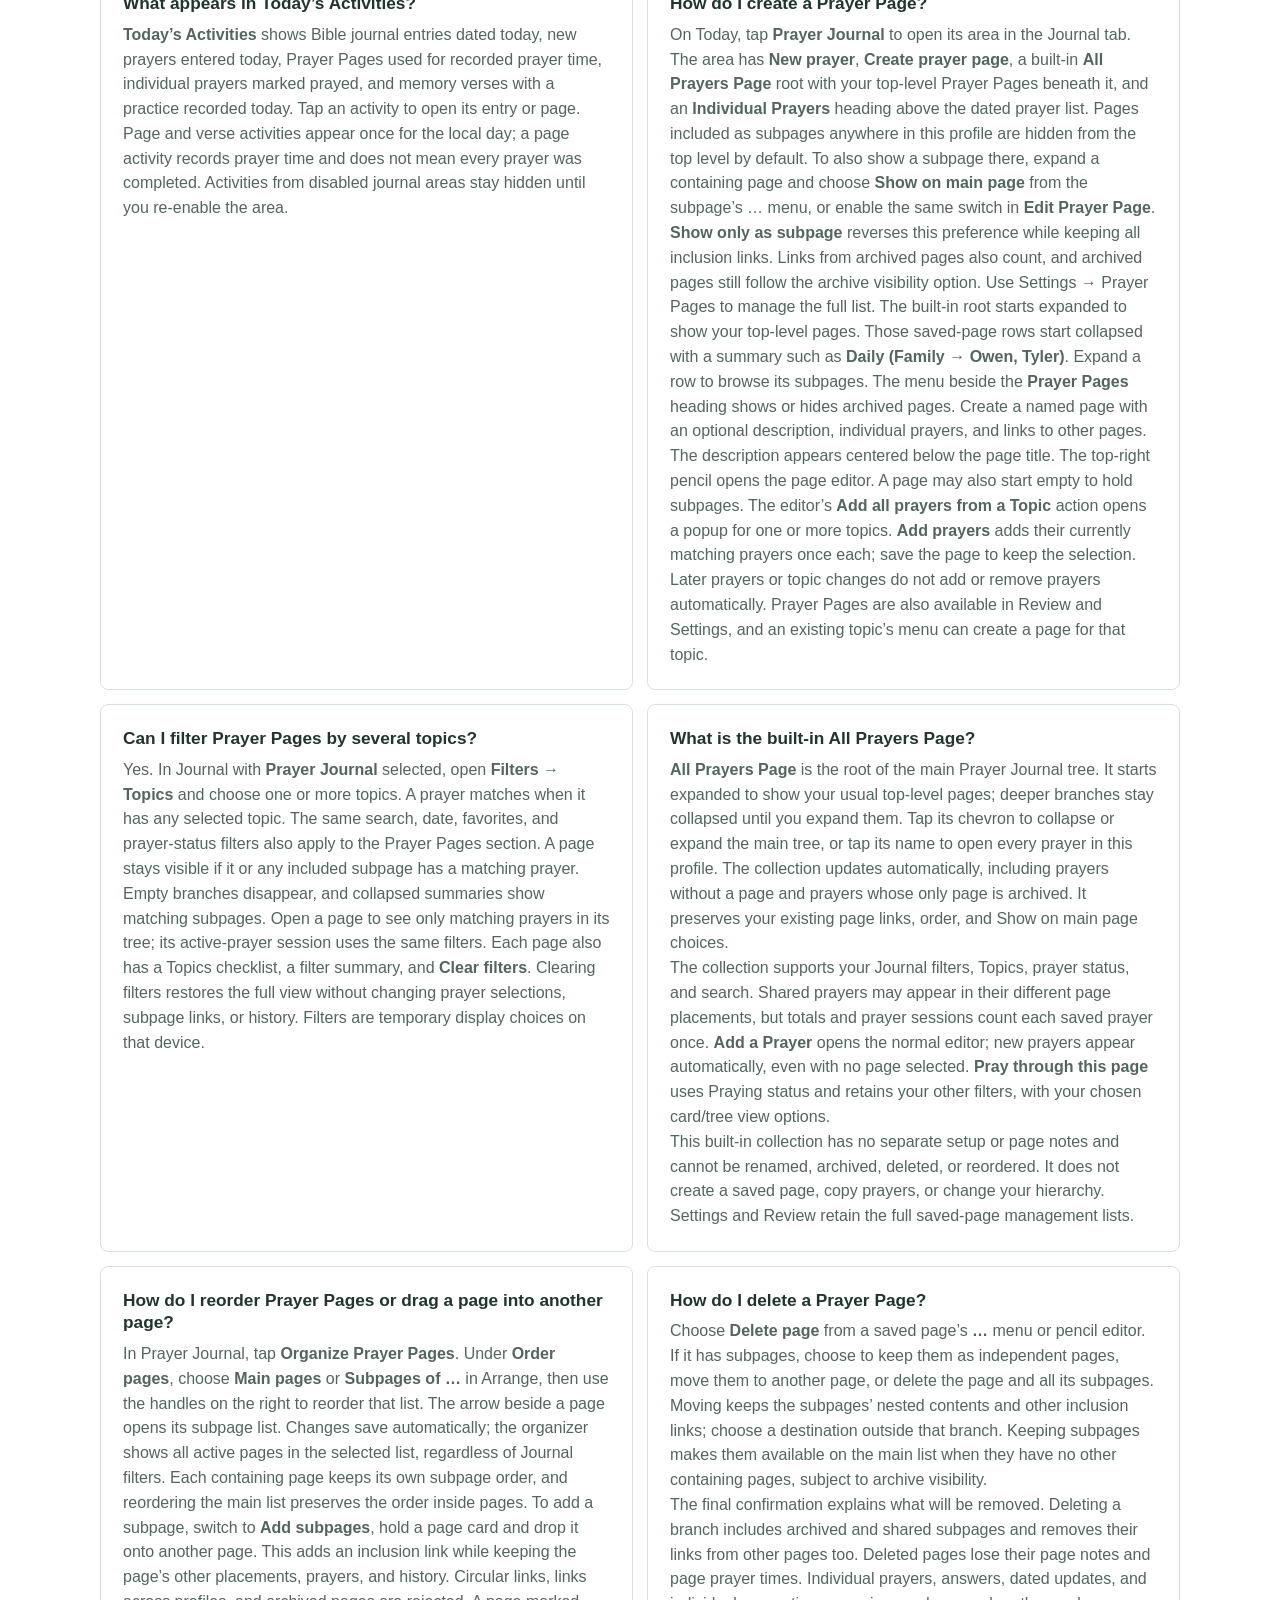
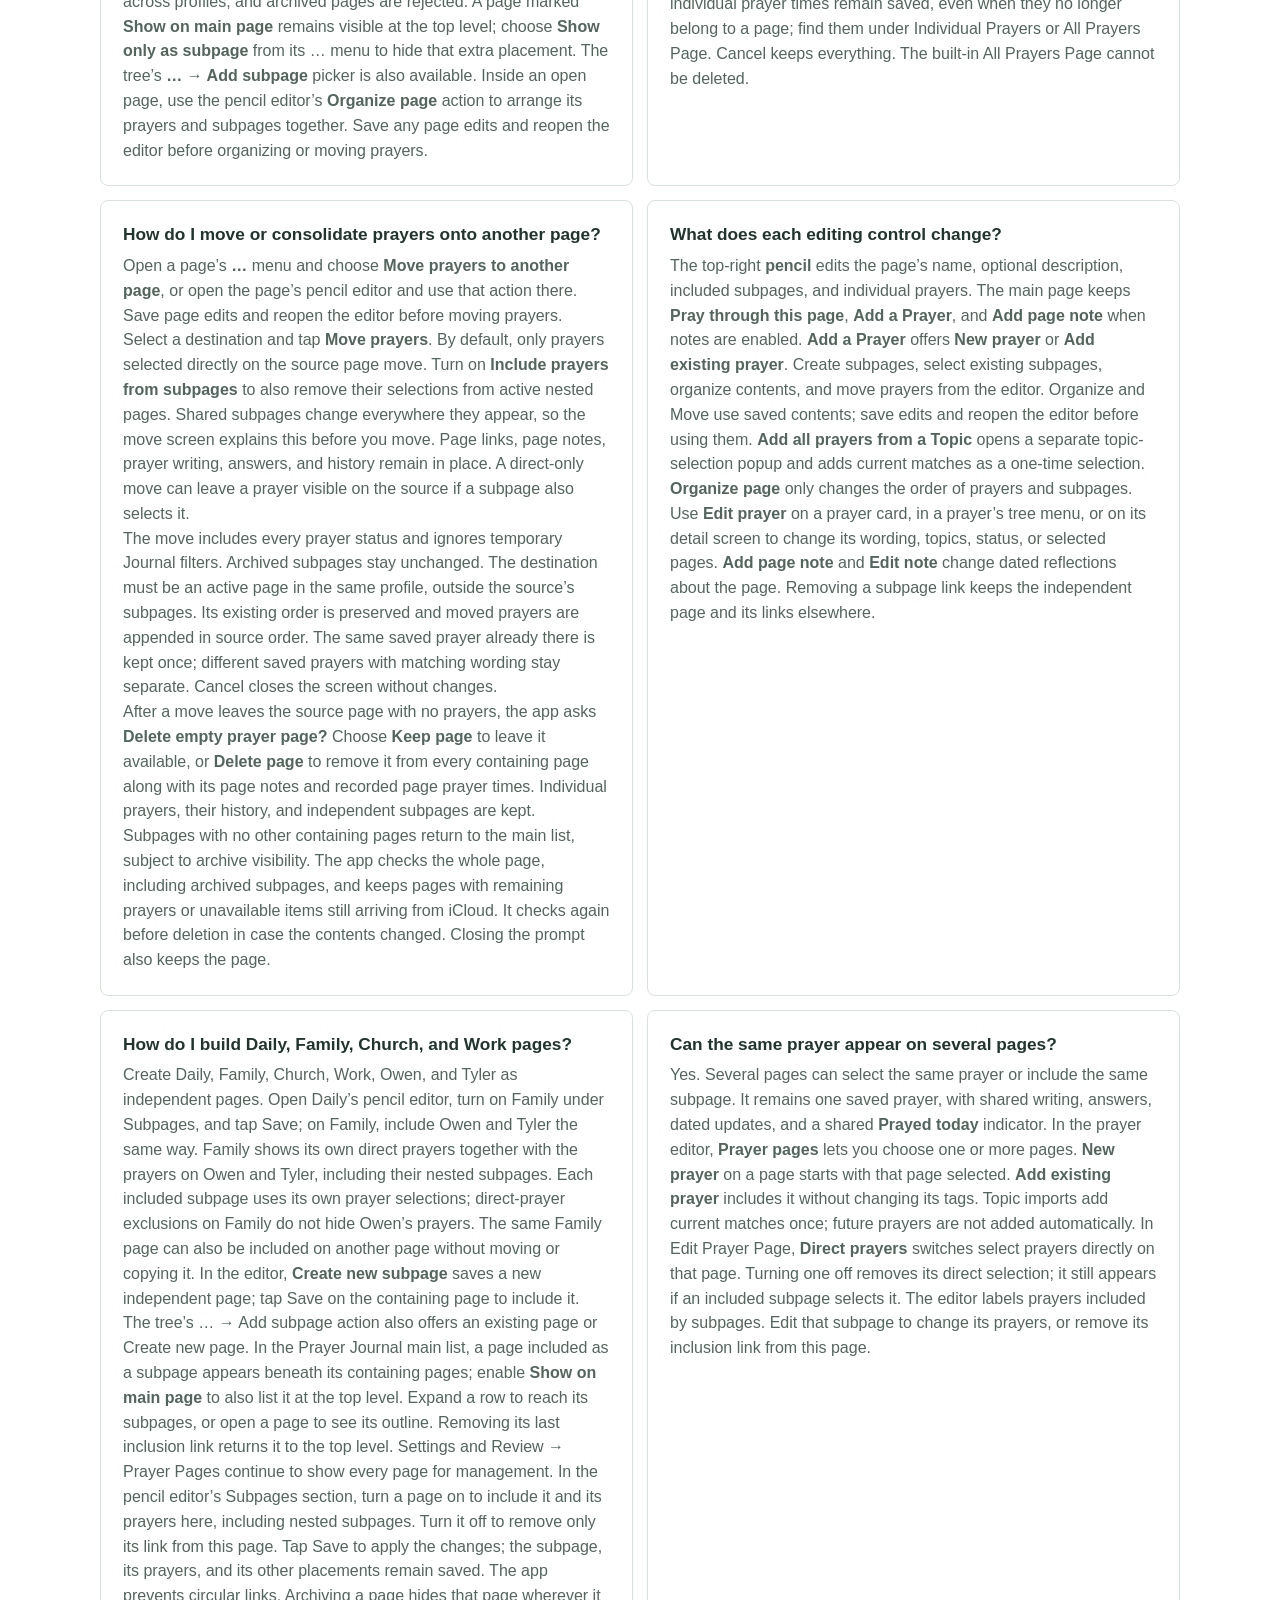
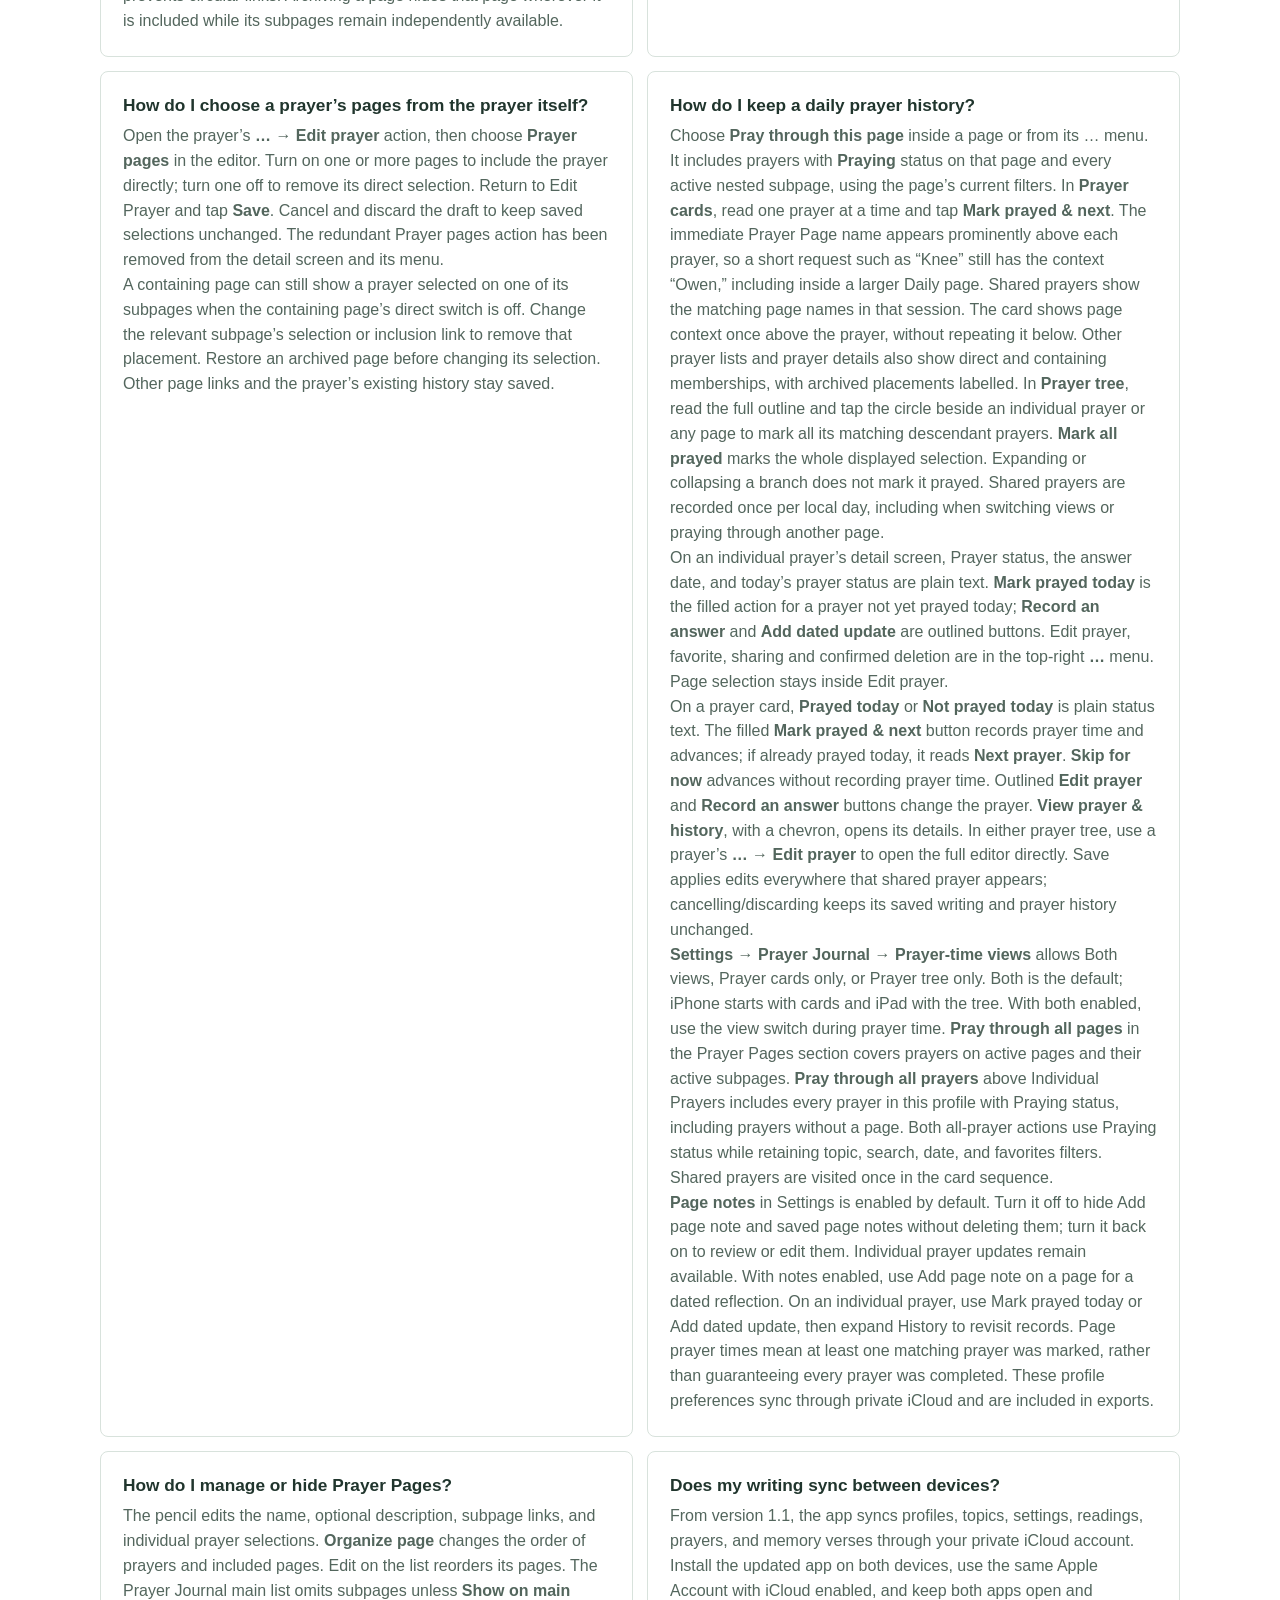
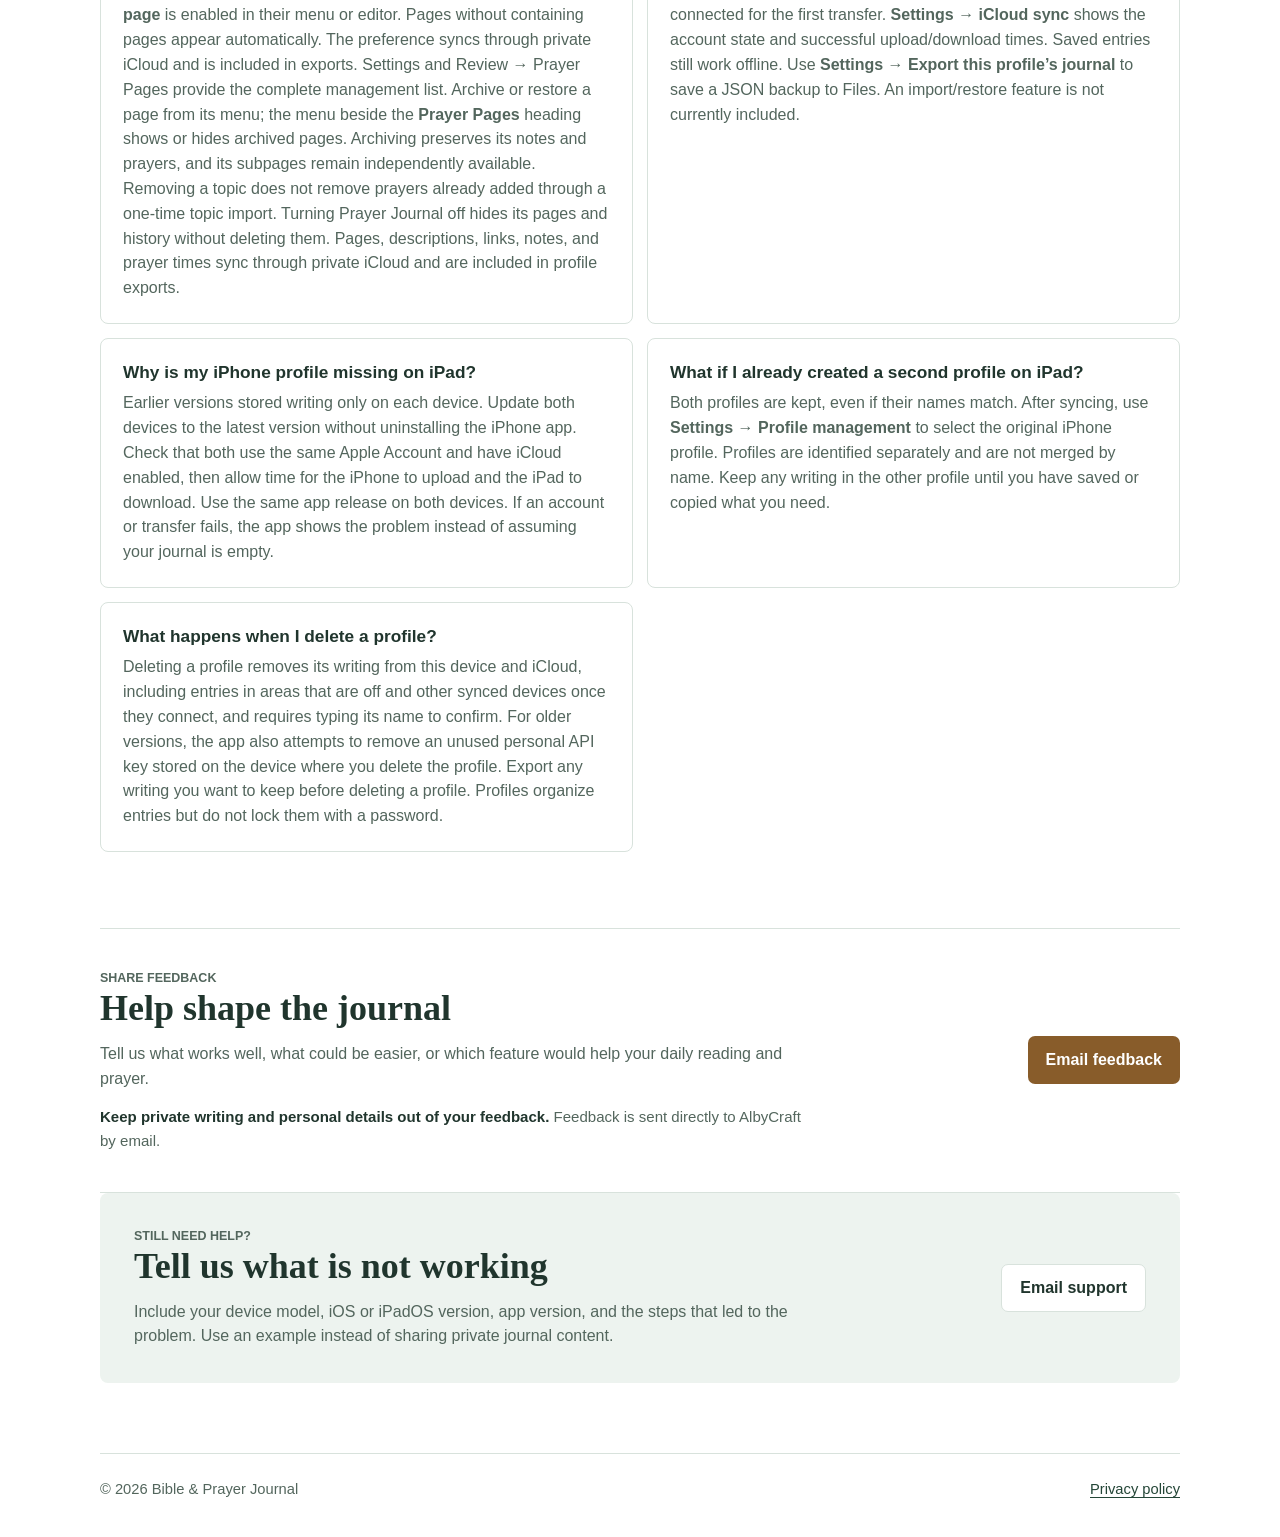
==== commit 1e08cc6c: "Document partial answers and retained prayer history" ====
--- a/index.html
+++ b/index.html
@@ -104,7 +104,12 @@
         </article>
         <article class="faq-item">
           <h3>How do I record an answered prayer?</h3>
-          <p>Open a prayer and tap the prominent <strong>Record an answer</strong> button, or use that action on a prayer card or a prayer’s <strong>…</strong> menu in either prayer tree. A popup asks for an optional answer note and date; tap <strong>Record answer</strong> to mark it Answered. Cancel keeps the prayer unchanged. An answered prayer stays on its saved pages and leaves active prayer-time sessions everywhere it appears. The full prayer editor keeps its <strong>Prayer journey</strong> section for reviewing or editing the status, answer, and date. You can filter answered prayers in Journal or Review.</p>
+          <p>Open a prayer and tap the prominent <strong>Record an answer</strong> button, or use that action on a prayer card or a prayer’s <strong>…</strong> menu in either prayer tree. A popup asks for an optional answer note and date. Choose <strong>Answered</strong> or <strong>Still praying</strong>, then tap <strong>Record answer</strong>. Each recording keeps its own dated note in prayer history. Still praying keeps the prayer active; Answered removes it from active prayer-time sessions while keeping it on its saved pages. Cancel keeps the prayer unchanged. The full prayer editor keeps its <strong>Prayer journey</strong> section for reviewing or editing the status, answer, and date. You can filter answered prayers in Journal or Review.</p>
+        </article>
+        <article class="faq-item" id="delete-individual-prayer">
+          <h3>How do I delete a prayer and keep its history?</h3>
+          <p>Use <strong>Delete prayer</strong> beside <strong>Edit prayer</strong> in the individual prayer’s <strong>…</strong> menu or either prayer tree’s menu. The confirmation explains that the prayer is removed from all pages while its history is kept. Cancel changes nothing. Prayer Pages, their notes, dated prayer updates, individual/page prayer times and answer records are preserved.</p>
+          <p>Open <strong>Settings → Prayer history</strong> or <strong>Review → Prayer history</strong> to revisit saved and deleted prayers’ timelines. Search by title or note, or turn on <strong>Deleted prayers only</strong>. Deleted prayers retain a title for identifying their history and a saved copy of their latest answer if it was not already a history record; their saved prayer entry is removed. Retained history syncs through private iCloud and remains in profile exports. Deleting a profile also deletes its retained history.</p>
         </article>
         <article class="faq-item" id="todays-activities">
           <h3>What appears in Today’s Activities?</h3>
@@ -153,12 +158,13 @@
         </article>
         <article class="faq-item" id="prayer-page-assignments">
           <h3>How do I choose a prayer’s pages from the prayer itself?</h3>
-          <p>Open the prayer and tap <strong>Prayer pages</strong>, or select <strong>Prayer pages</strong> from its <strong>…</strong> menu. Search for page names and turn on one or more pages to select this prayer directly on them. Turn a page off to remove its direct selection. Tap <strong>Save</strong> to apply the changed switches; <strong>Cancel</strong> leaves saved selections unchanged. This action keeps the prayer’s writing, topics, answers and history intact.</p>
-          <p>A page labelled <strong>Included through subpages</strong> can still show the prayer when its direct switch is off. Change the selection on the relevant subpage to remove it there. The checklist previews these inherited placements as you change switches. Existing archived placements are listed for reference; restore an archived page before changing its selection. Other pages and their subpage links keep their saved settings.</p>
+          <p>Open the prayer’s <strong>… → Edit prayer</strong> action, then choose <strong>Prayer pages</strong> in the editor. Turn on one or more pages to include the prayer directly; turn one off to remove its direct selection. Return to Edit Prayer and tap <strong>Save</strong>. Cancel and discard the draft to keep saved selections unchanged. The redundant Prayer pages action has been removed from the detail screen and its menu.</p>
+          <p>A containing page can still show a prayer selected on one of its subpages when the containing page’s direct switch is off. Change the relevant subpage’s selection or inclusion link to remove that placement. Restore an archived page before changing its selection. Other page links and the prayer’s existing history stay saved.</p>
         </article>
         <article class="faq-item">
           <h3>How do I keep a daily prayer history?</h3>
           <p>Choose <strong>Pray through this page</strong> inside a page or from its … menu. It includes prayers with <strong>Praying</strong> status on that page and every active nested subpage, using the page’s current filters. In <strong>Prayer cards</strong>, read one prayer at a time and tap <strong>Mark prayed &amp; next</strong>. The immediate Prayer Page name appears prominently above each prayer, so a short request such as “Knee” still has the context “Owen,” including inside a larger Daily page. Shared prayers show the matching page names in that session. The card shows page context once above the prayer, without repeating it below. Other prayer lists and prayer details also show direct and containing memberships, with archived placements labelled. In <strong>Prayer tree</strong>, read the full outline and tap the circle beside an individual prayer or any page to mark all its matching descendant prayers. <strong>Mark all prayed</strong> marks the whole displayed selection. Expanding or collapsing a branch does not mark it prayed. Shared prayers are recorded once per local day, including when switching views or praying through another page.</p>
+          <p>On an individual prayer’s detail screen, Prayer status, the answer date, and today’s prayer status are plain text. <strong>Mark prayed today</strong> is the filled action for a prayer not yet prayed today; <strong>Record an answer</strong> and <strong>Add dated update</strong> are outlined buttons. Edit prayer, favorite, sharing and confirmed deletion are in the top-right <strong>…</strong> menu. Page selection stays inside Edit prayer.</p>
           <p>On a prayer card, <strong>Prayed today</strong> or <strong>Not prayed today</strong> is plain status text. The filled <strong>Mark prayed &amp; next</strong> button records prayer time and advances; if already prayed today, it reads <strong>Next prayer</strong>. <strong>Skip for now</strong> advances without recording prayer time. Outlined <strong>Edit prayer</strong> and <strong>Record an answer</strong> buttons change the prayer. <strong>View prayer &amp; history</strong>, with a chevron, opens its details. In either prayer tree, use a prayer’s <strong>… → Edit prayer</strong> to open the full editor directly. Save applies edits everywhere that shared prayer appears; cancelling/discarding keeps its saved writing and prayer history unchanged.</p>
           <p><strong>Settings → Prayer Journal → Prayer-time views</strong> allows Both views, Prayer cards only, or Prayer tree only. Both is the default; iPhone starts with cards and iPad with the tree. With both enabled, use the view switch during prayer time. <strong>Pray through all pages</strong> in the Prayer Pages section covers prayers on active pages and their active subpages. <strong>Pray through all prayers</strong> above Individual Prayers includes every prayer in this profile with Praying status, including prayers without a page. Both all-prayer actions use Praying status while retaining topic, search, date, and favorites filters. Shared prayers are visited once in the card sequence.</p>
           <p><strong>Page notes</strong> in Settings is enabled by default. Turn it off to hide Add page note and saved page notes without deleting them; turn it back on to review or edit them. Individual prayer updates remain available. With notes enabled, use Add page note on a page for a dated reflection. On an individual prayer, use Mark prayed today or Add dated update, then expand History to revisit records. Page prayer times mean at least one matching prayer was marked, rather than guaranteeing every prayer was completed. These profile preferences sync through private iCloud and are included in exports.</p>
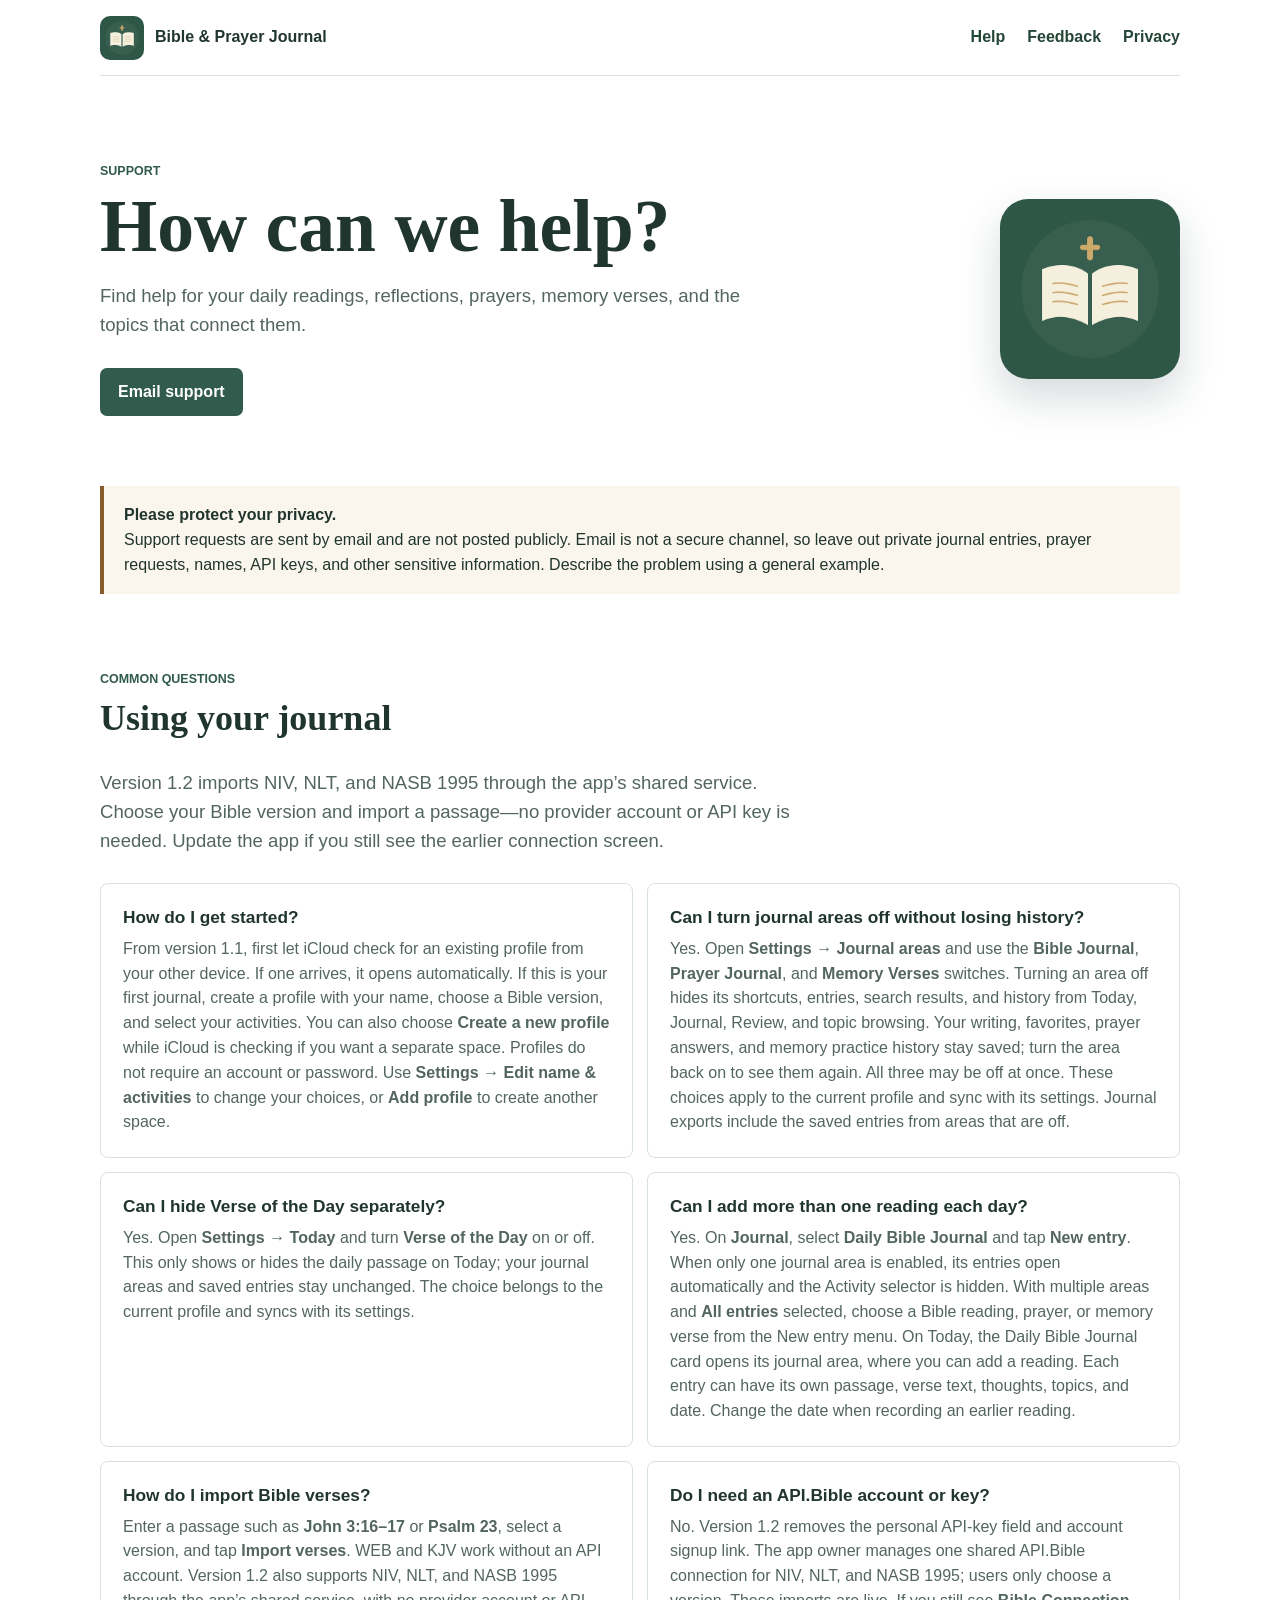
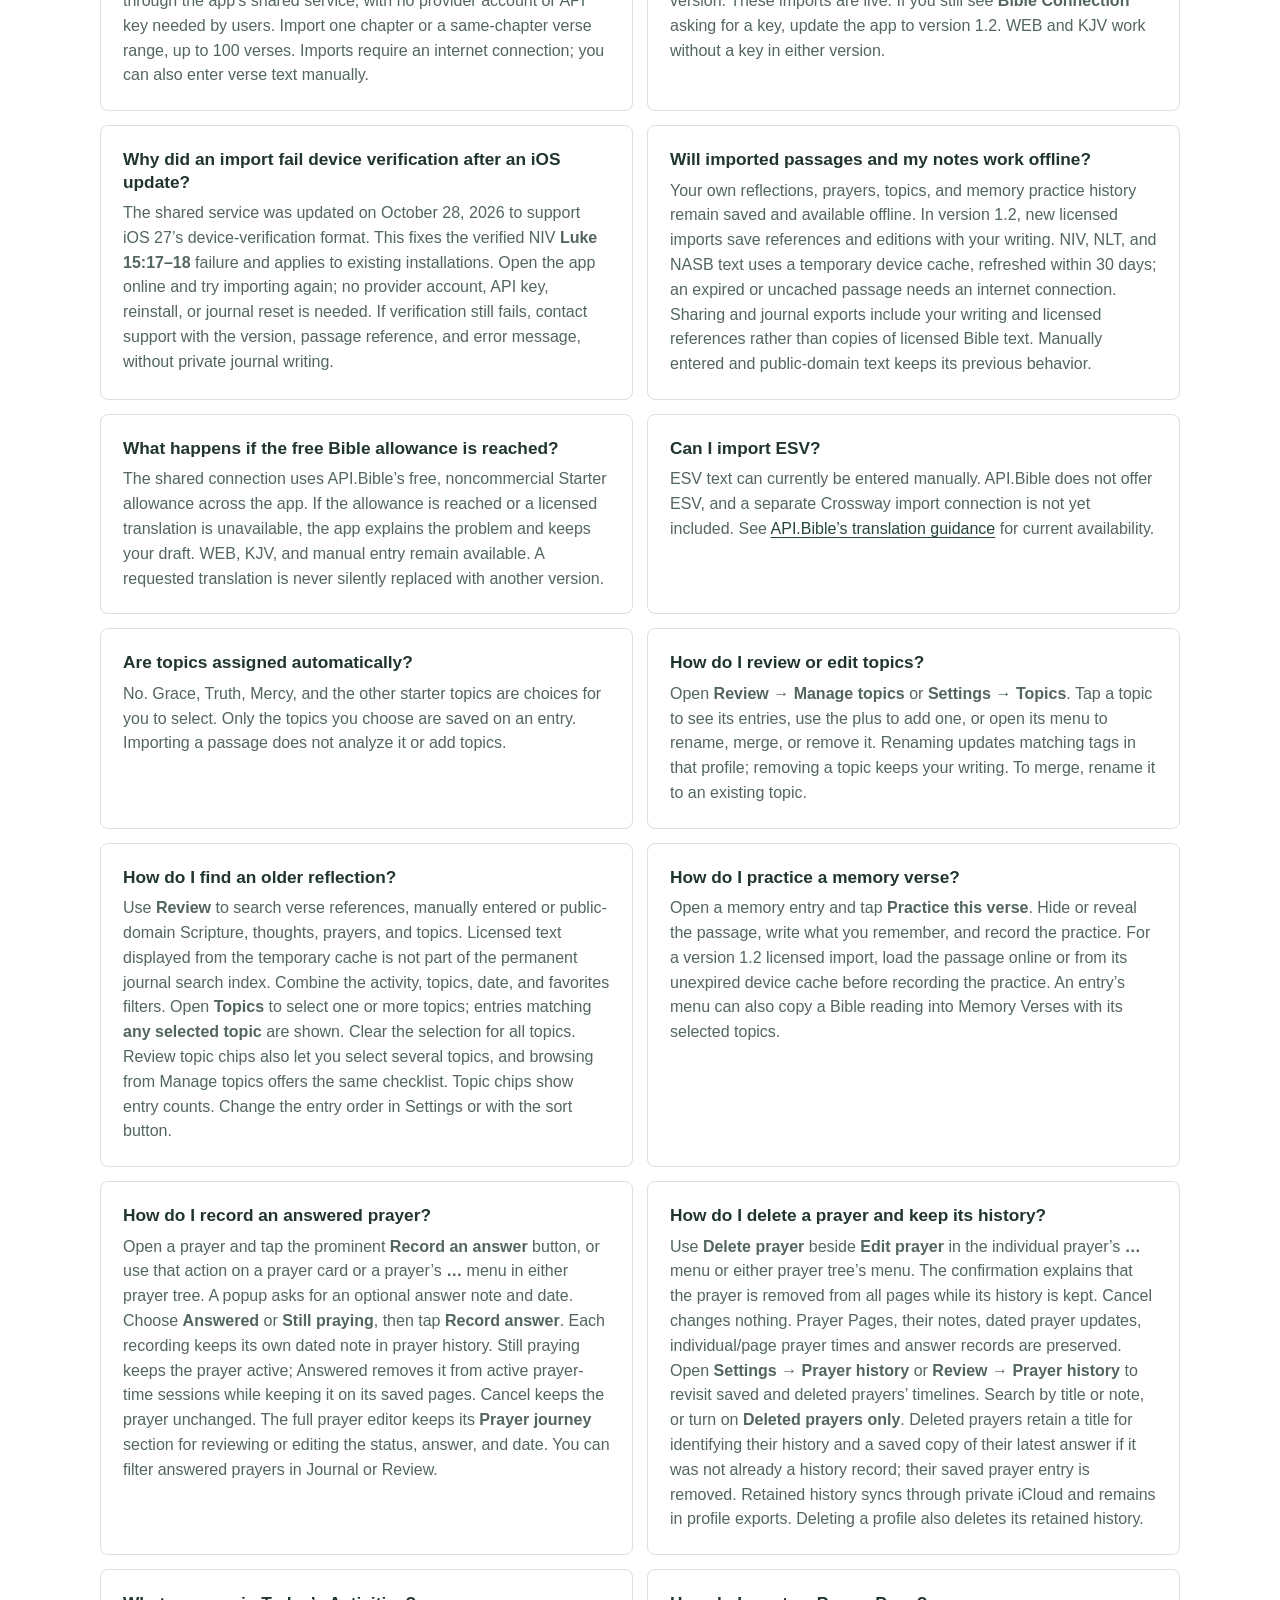
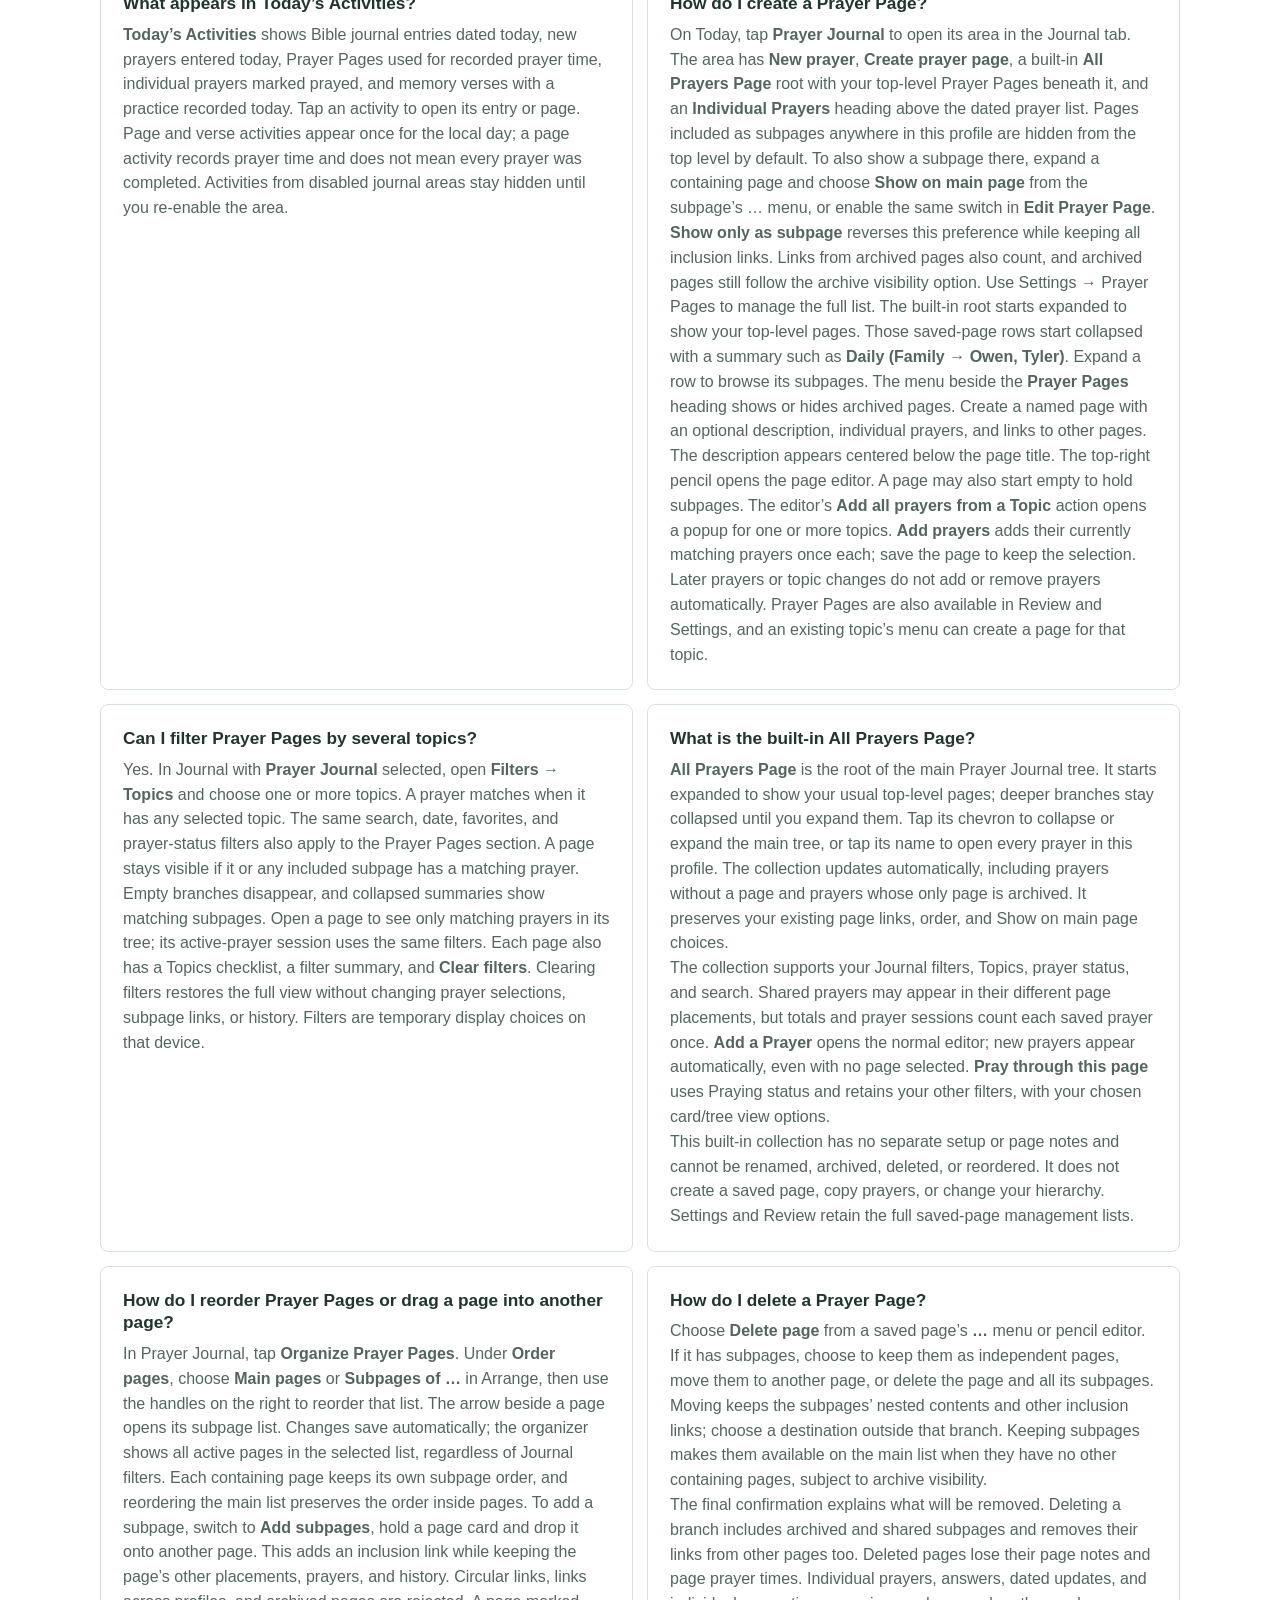
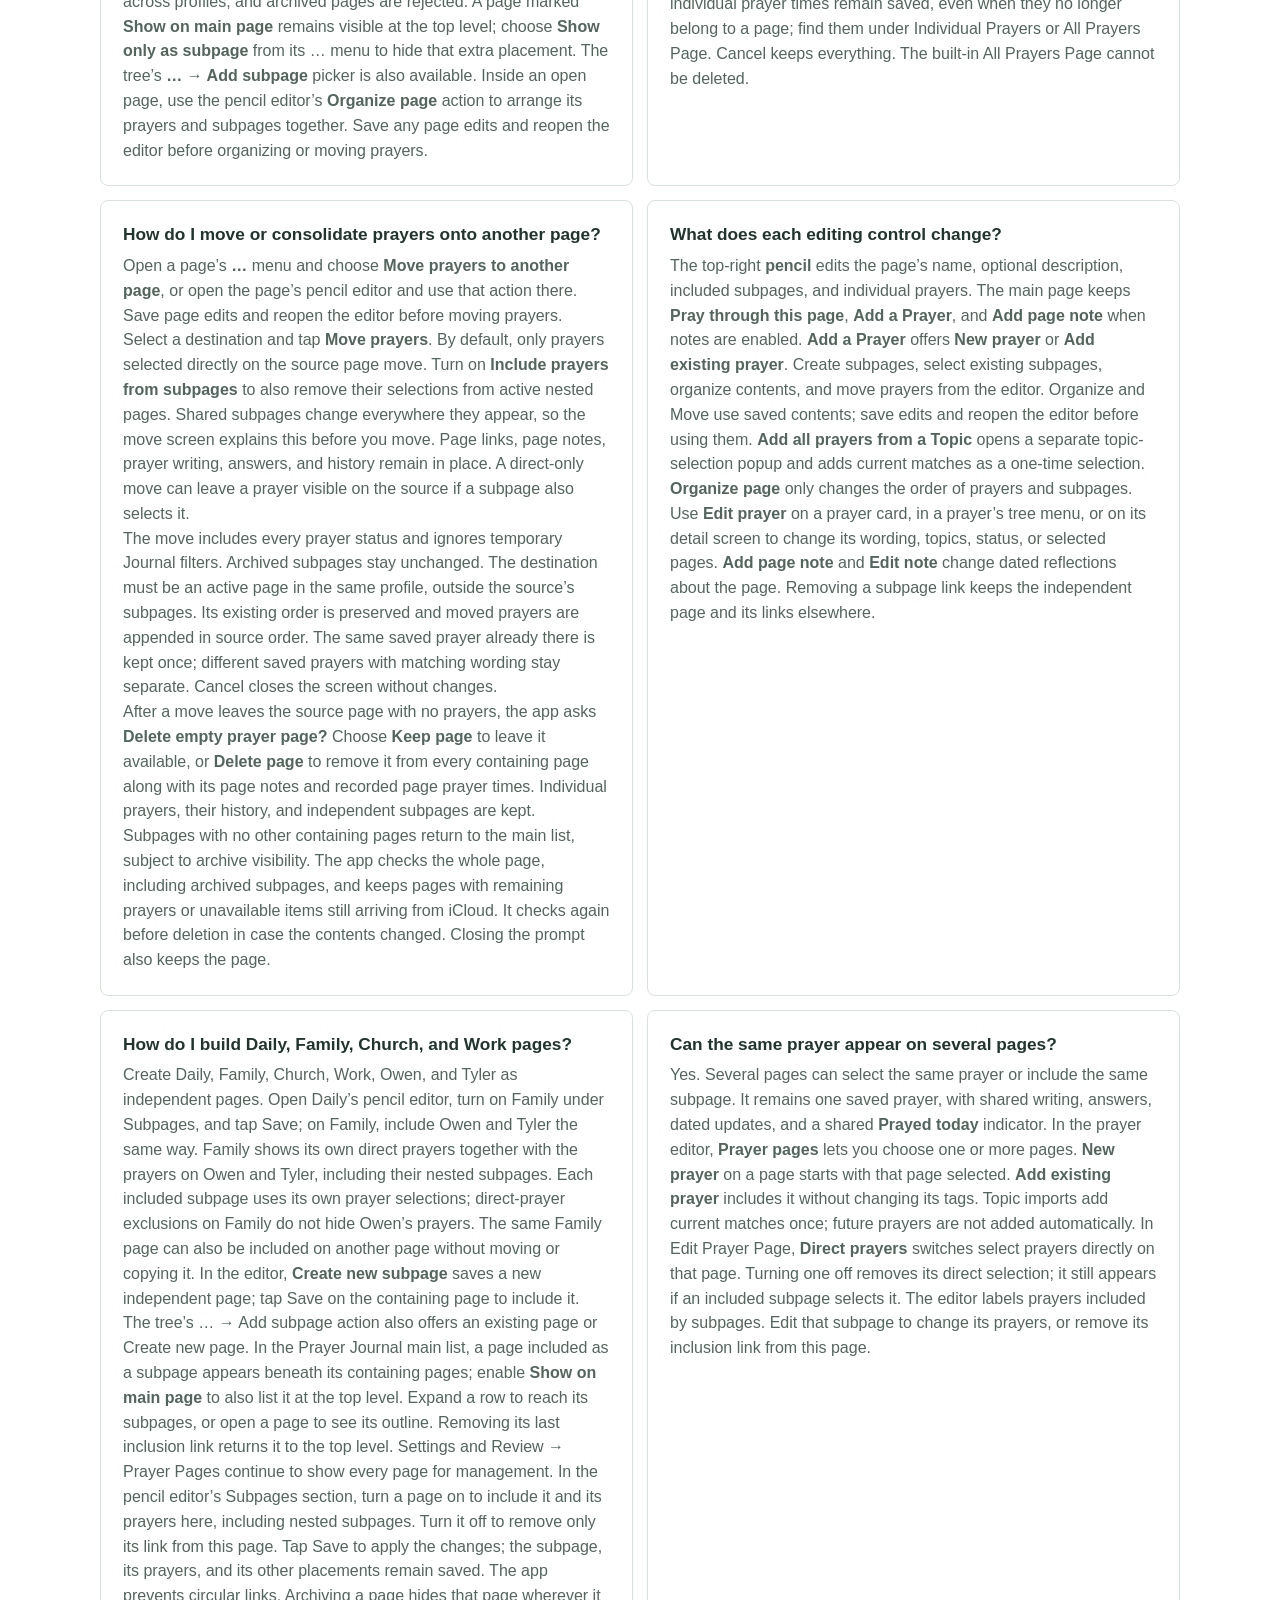
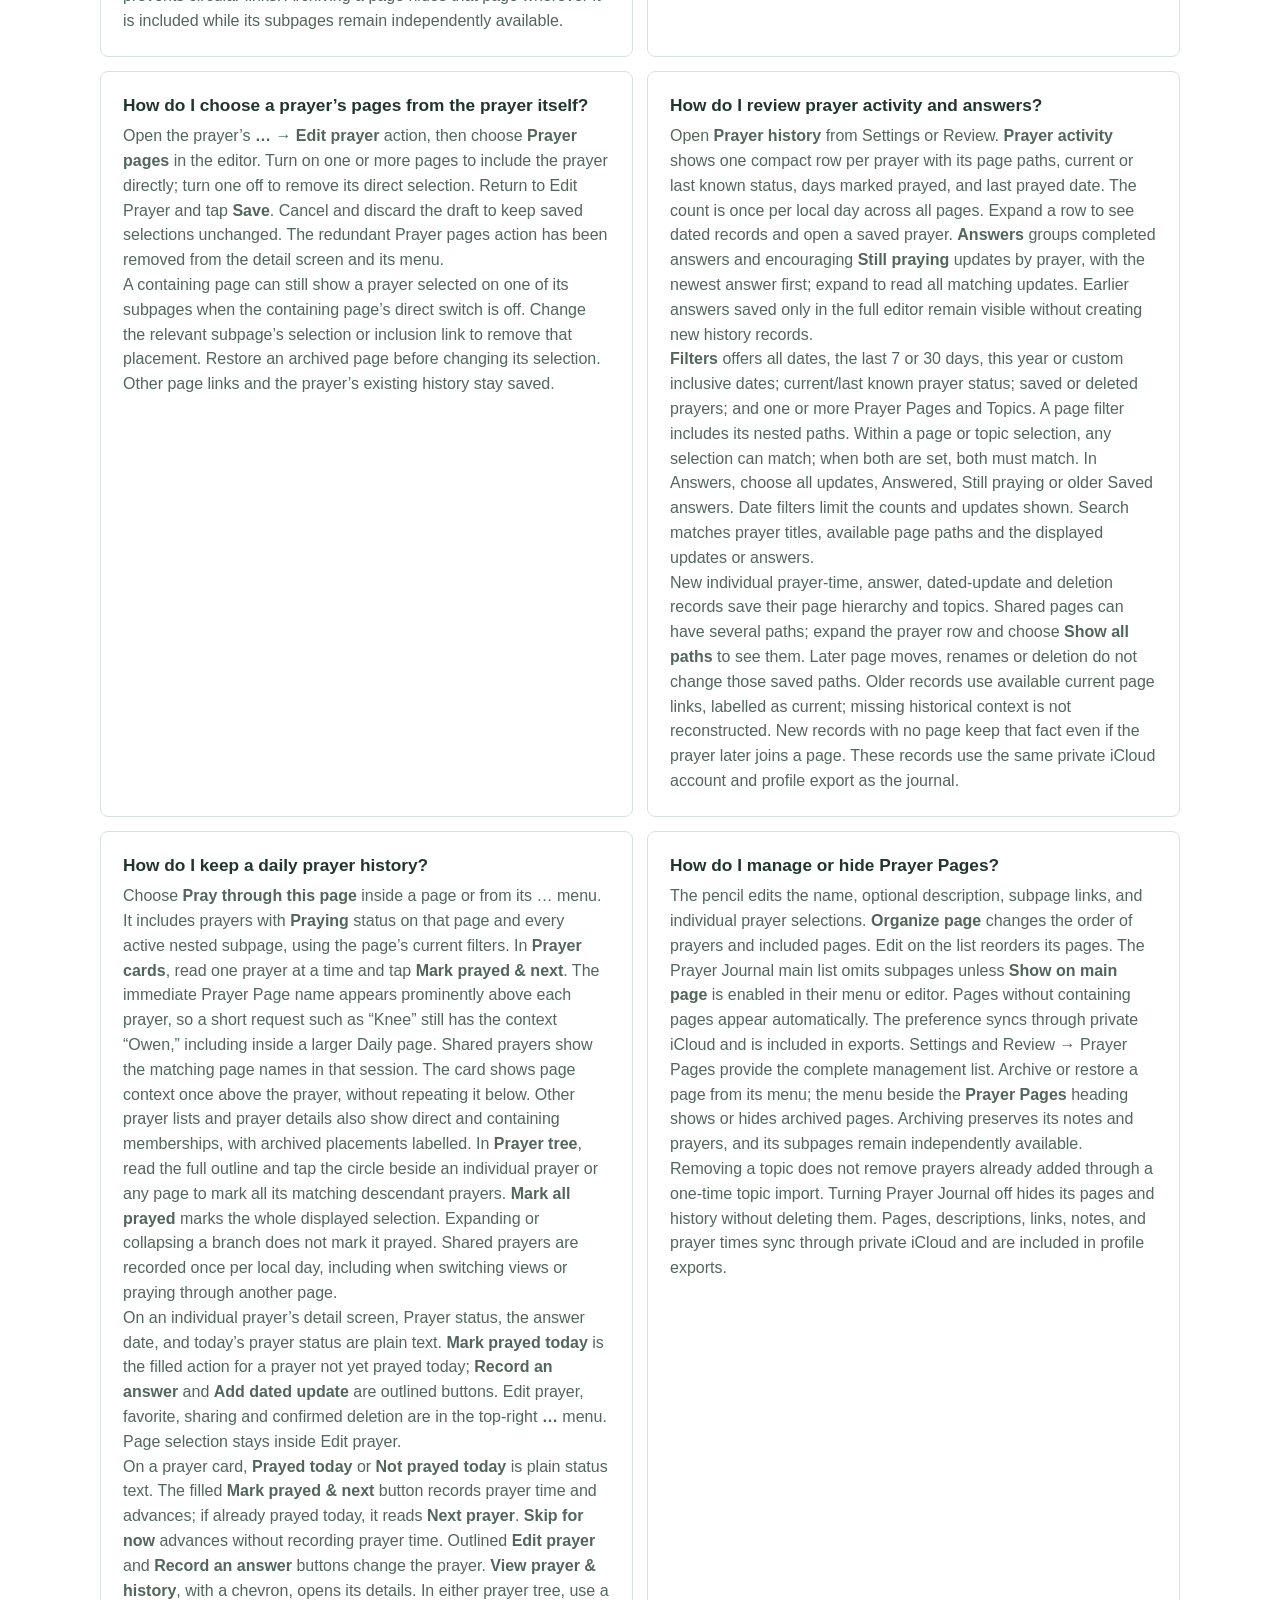
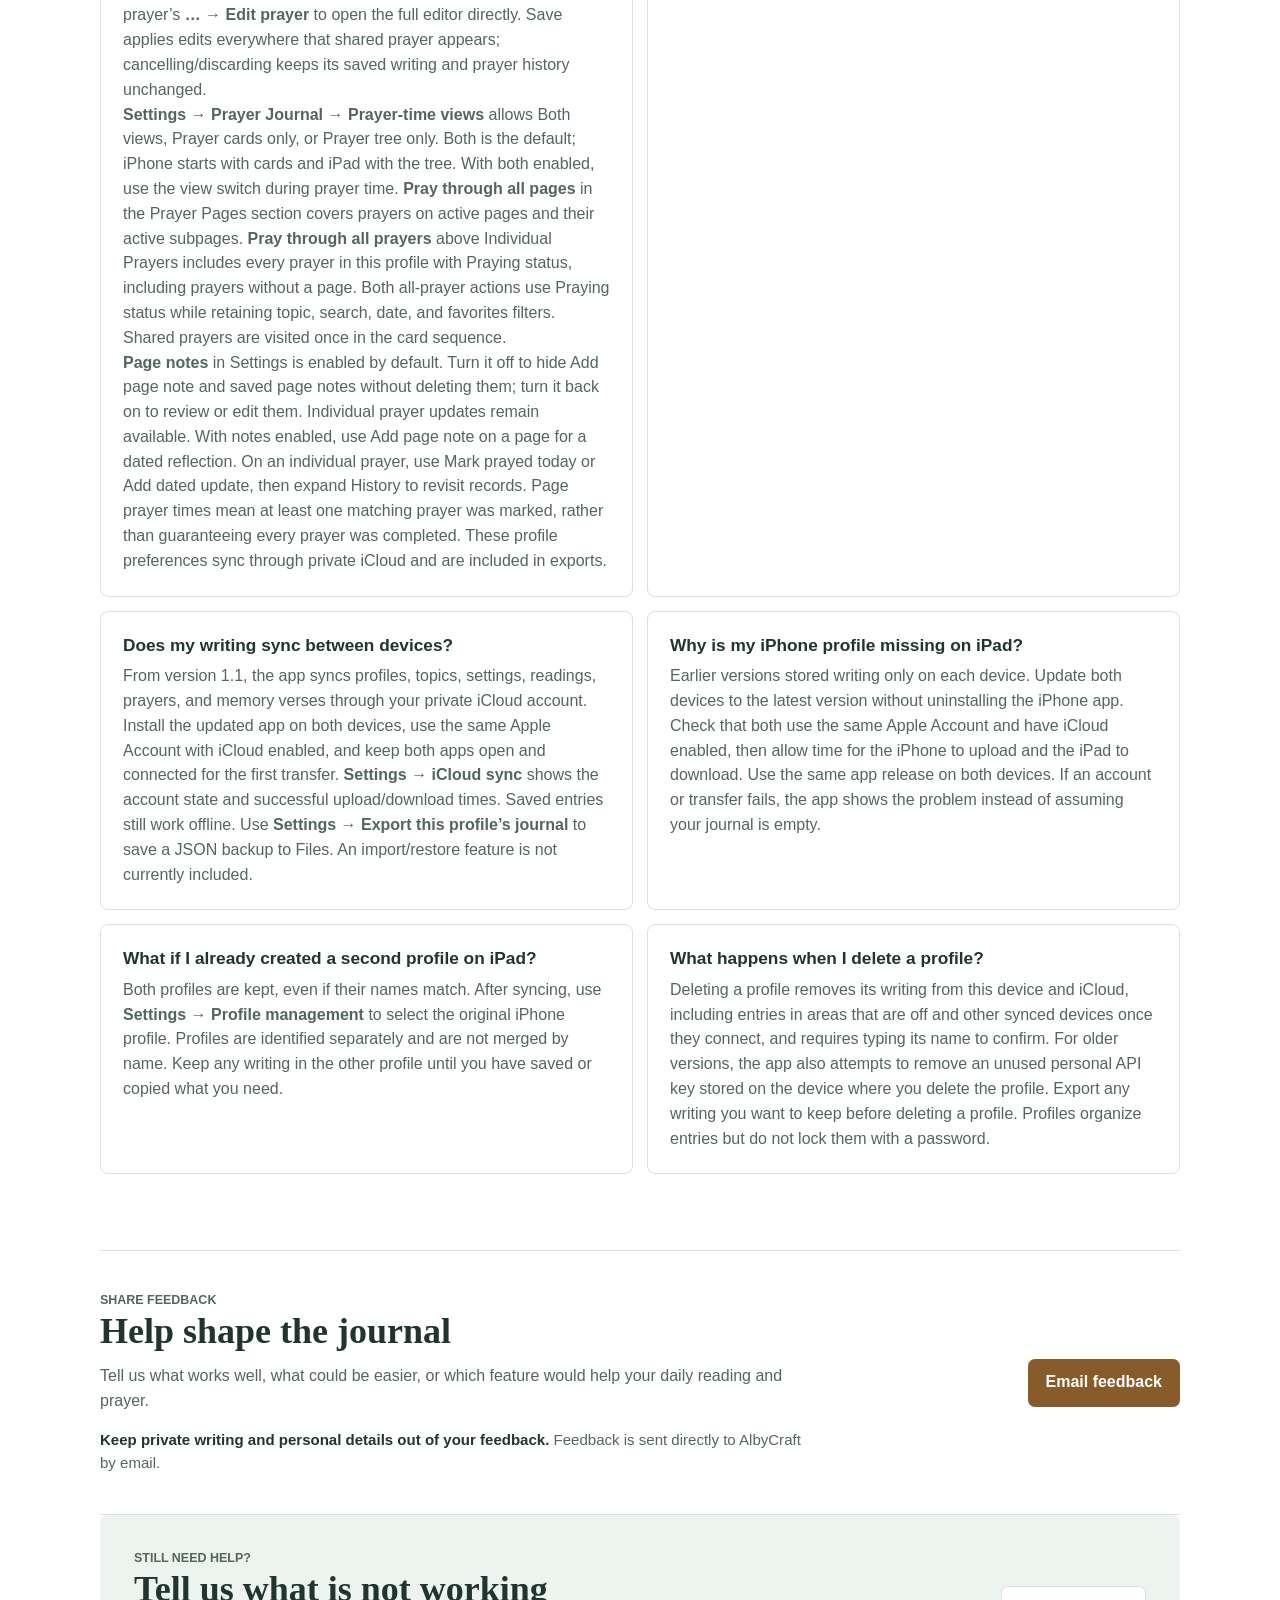
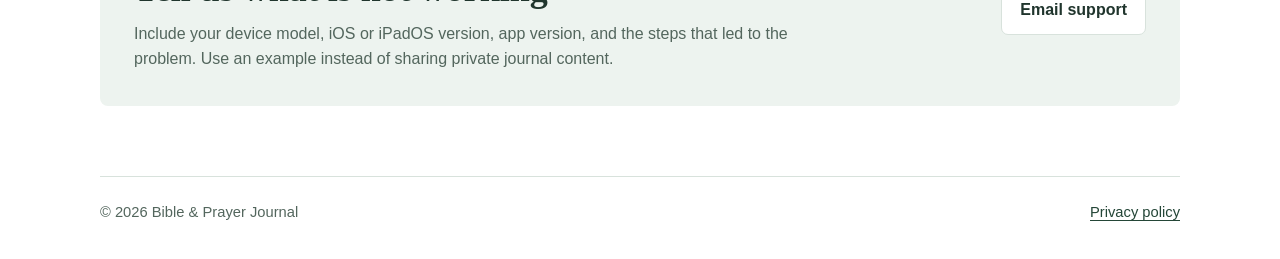
==== commit 27406da6: "Explain compact prayer history and saved page context" ====
--- a/index.html
+++ b/index.html
@@ -162,6 +162,12 @@
           <p>A containing page can still show a prayer selected on one of its subpages when the containing page’s direct switch is off. Change the relevant subpage’s selection or inclusion link to remove that placement. Restore an archived page before changing its selection. Other page links and the prayer’s existing history stay saved.</p>
         </article>
         <article class="faq-item">
+          <h3>How do I review prayer activity and answers?</h3>
+          <p>Open <strong>Prayer history</strong> from Settings or Review. <strong>Prayer activity</strong> shows one compact row per prayer with its page paths, current or last known status, days marked prayed, and last prayed date. The count is once per local day across all pages. Expand a row to see dated records and open a saved prayer. <strong>Answers</strong> groups completed answers and encouraging <strong>Still praying</strong> updates by prayer, with the newest answer first; expand to read all matching updates. Earlier answers saved only in the full editor remain visible without creating new history records.</p>
+          <p><strong>Filters</strong> offers all dates, the last 7 or 30 days, this year or custom inclusive dates; current/last known prayer status; saved or deleted prayers; and one or more Prayer Pages and Topics. A page filter includes its nested paths. Within a page or topic selection, any selection can match; when both are set, both must match. In Answers, choose all updates, Answered, Still praying or older Saved answers. Date filters limit the counts and updates shown. Search matches prayer titles, available page paths and the displayed updates or answers.</p>
+          <p>New individual prayer-time, answer, dated-update and deletion records save their page hierarchy and topics. Shared pages can have several paths; expand the prayer row and choose <strong>Show all paths</strong> to see them. Later page moves, renames or deletion do not change those saved paths. Older records use available current page links, labelled as current; missing historical context is not reconstructed. New records with no page keep that fact even if the prayer later joins a page. These records use the same private iCloud account and profile export as the journal.</p>
+        </article>
+        <article class="faq-item">
           <h3>How do I keep a daily prayer history?</h3>
           <p>Choose <strong>Pray through this page</strong> inside a page or from its … menu. It includes prayers with <strong>Praying</strong> status on that page and every active nested subpage, using the page’s current filters. In <strong>Prayer cards</strong>, read one prayer at a time and tap <strong>Mark prayed &amp; next</strong>. The immediate Prayer Page name appears prominently above each prayer, so a short request such as “Knee” still has the context “Owen,” including inside a larger Daily page. Shared prayers show the matching page names in that session. The card shows page context once above the prayer, without repeating it below. Other prayer lists and prayer details also show direct and containing memberships, with archived placements labelled. In <strong>Prayer tree</strong>, read the full outline and tap the circle beside an individual prayer or any page to mark all its matching descendant prayers. <strong>Mark all prayed</strong> marks the whole displayed selection. Expanding or collapsing a branch does not mark it prayed. Shared prayers are recorded once per local day, including when switching views or praying through another page.</p>
           <p>On an individual prayer’s detail screen, Prayer status, the answer date, and today’s prayer status are plain text. <strong>Mark prayed today</strong> is the filled action for a prayer not yet prayed today; <strong>Record an answer</strong> and <strong>Add dated update</strong> are outlined buttons. Edit prayer, favorite, sharing and confirmed deletion are in the top-right <strong>…</strong> menu. Page selection stays inside Edit prayer.</p>
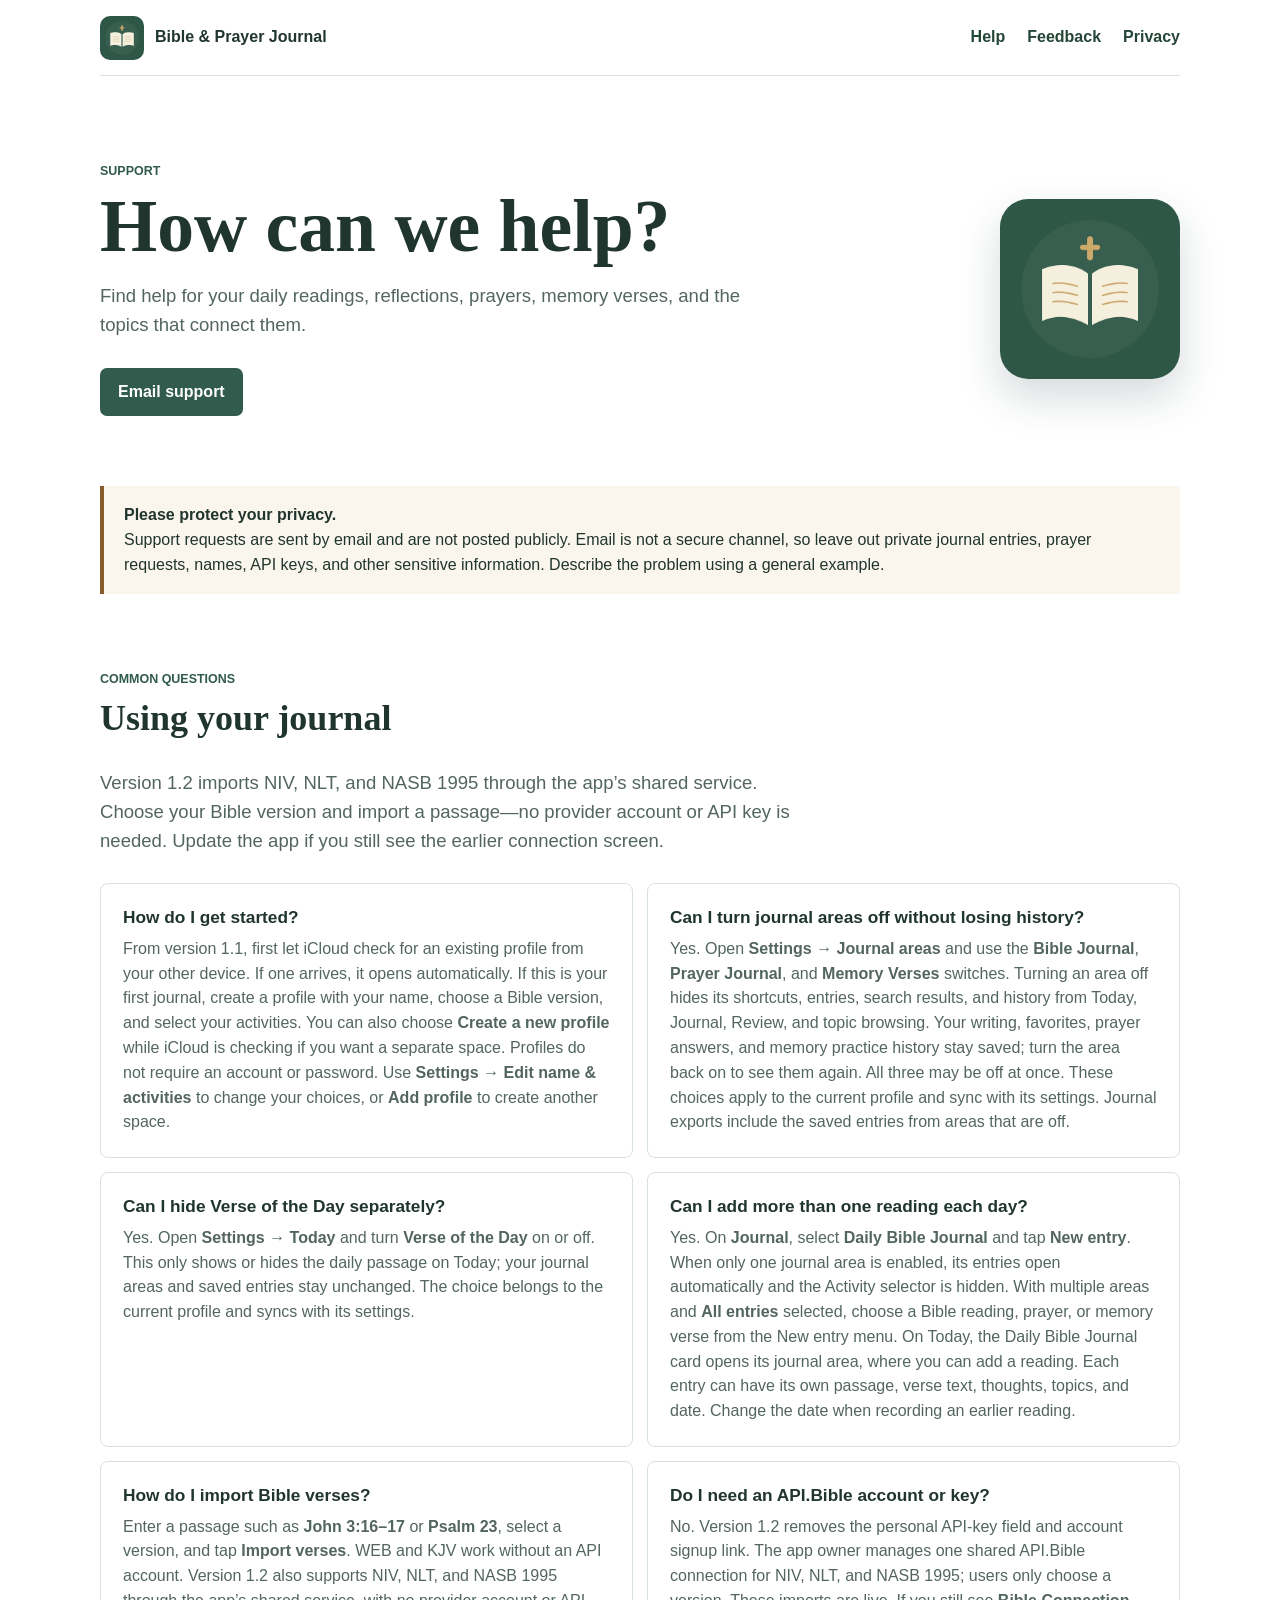
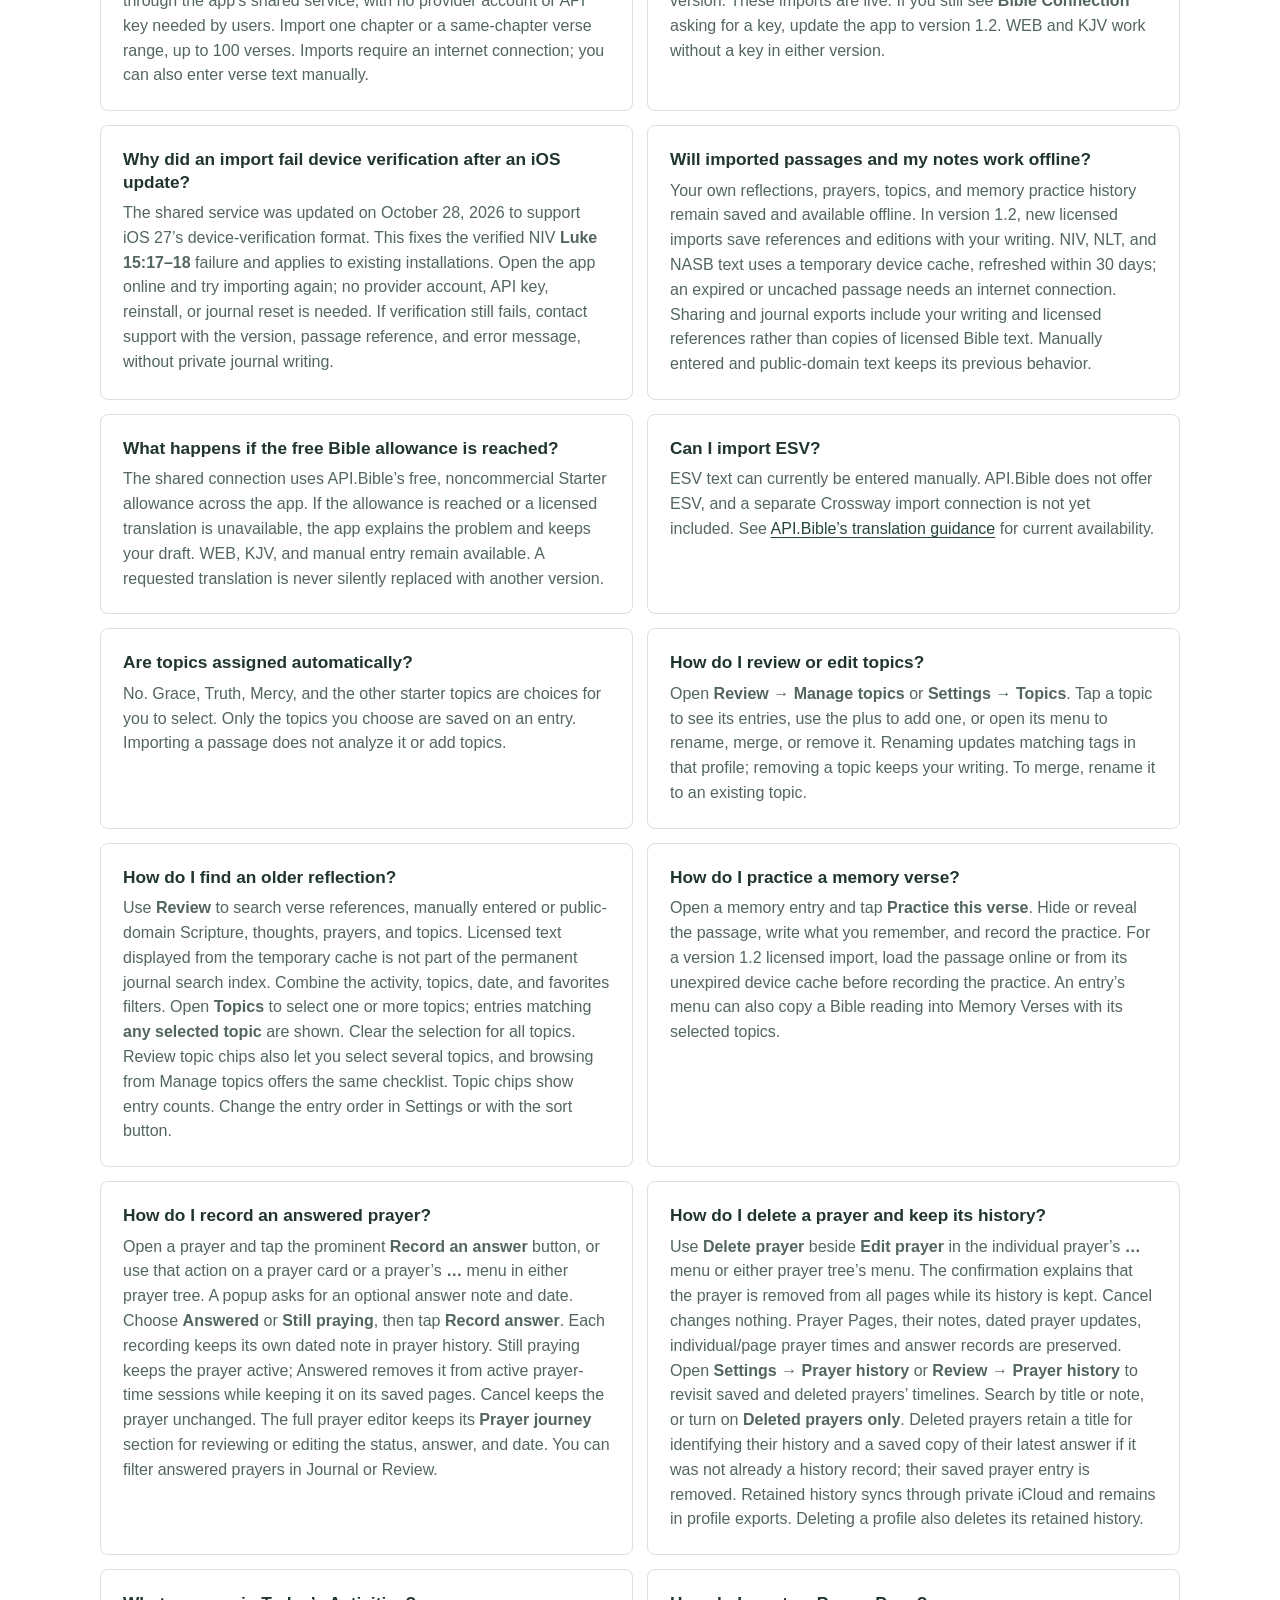
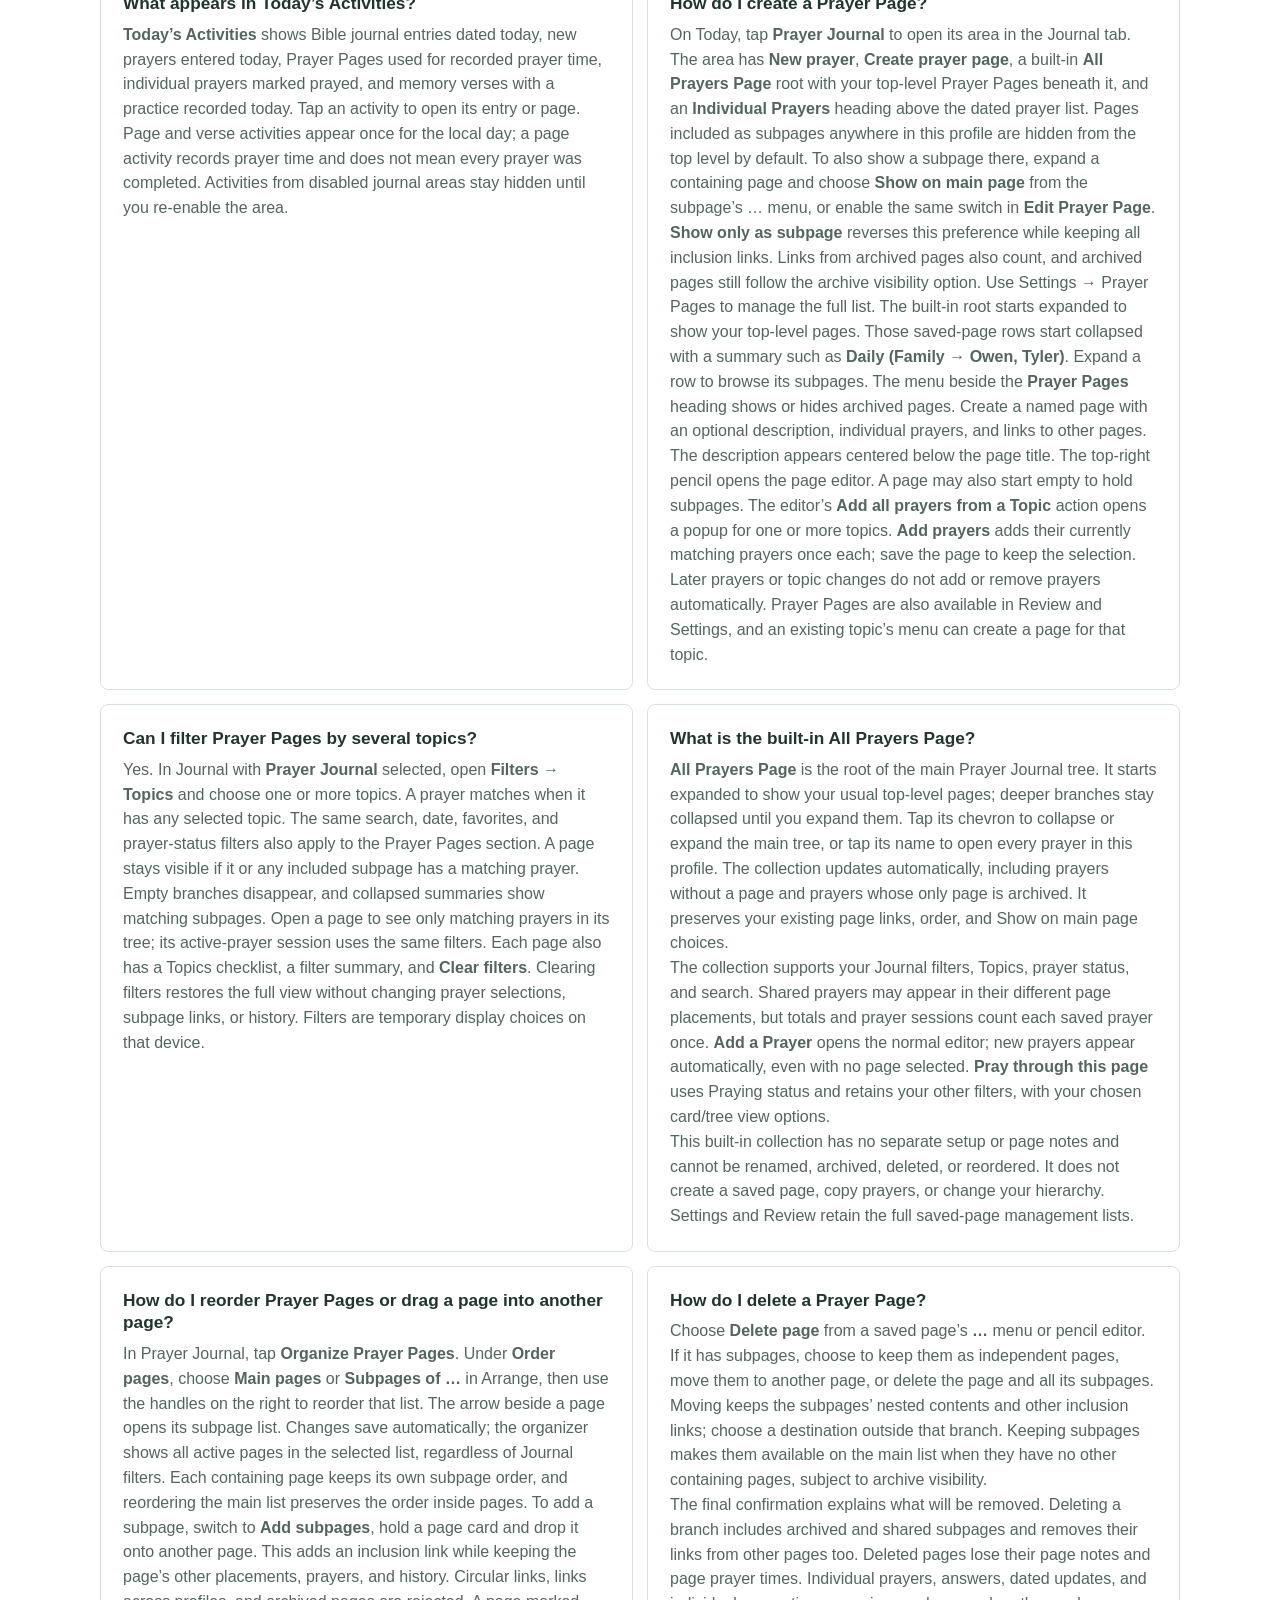
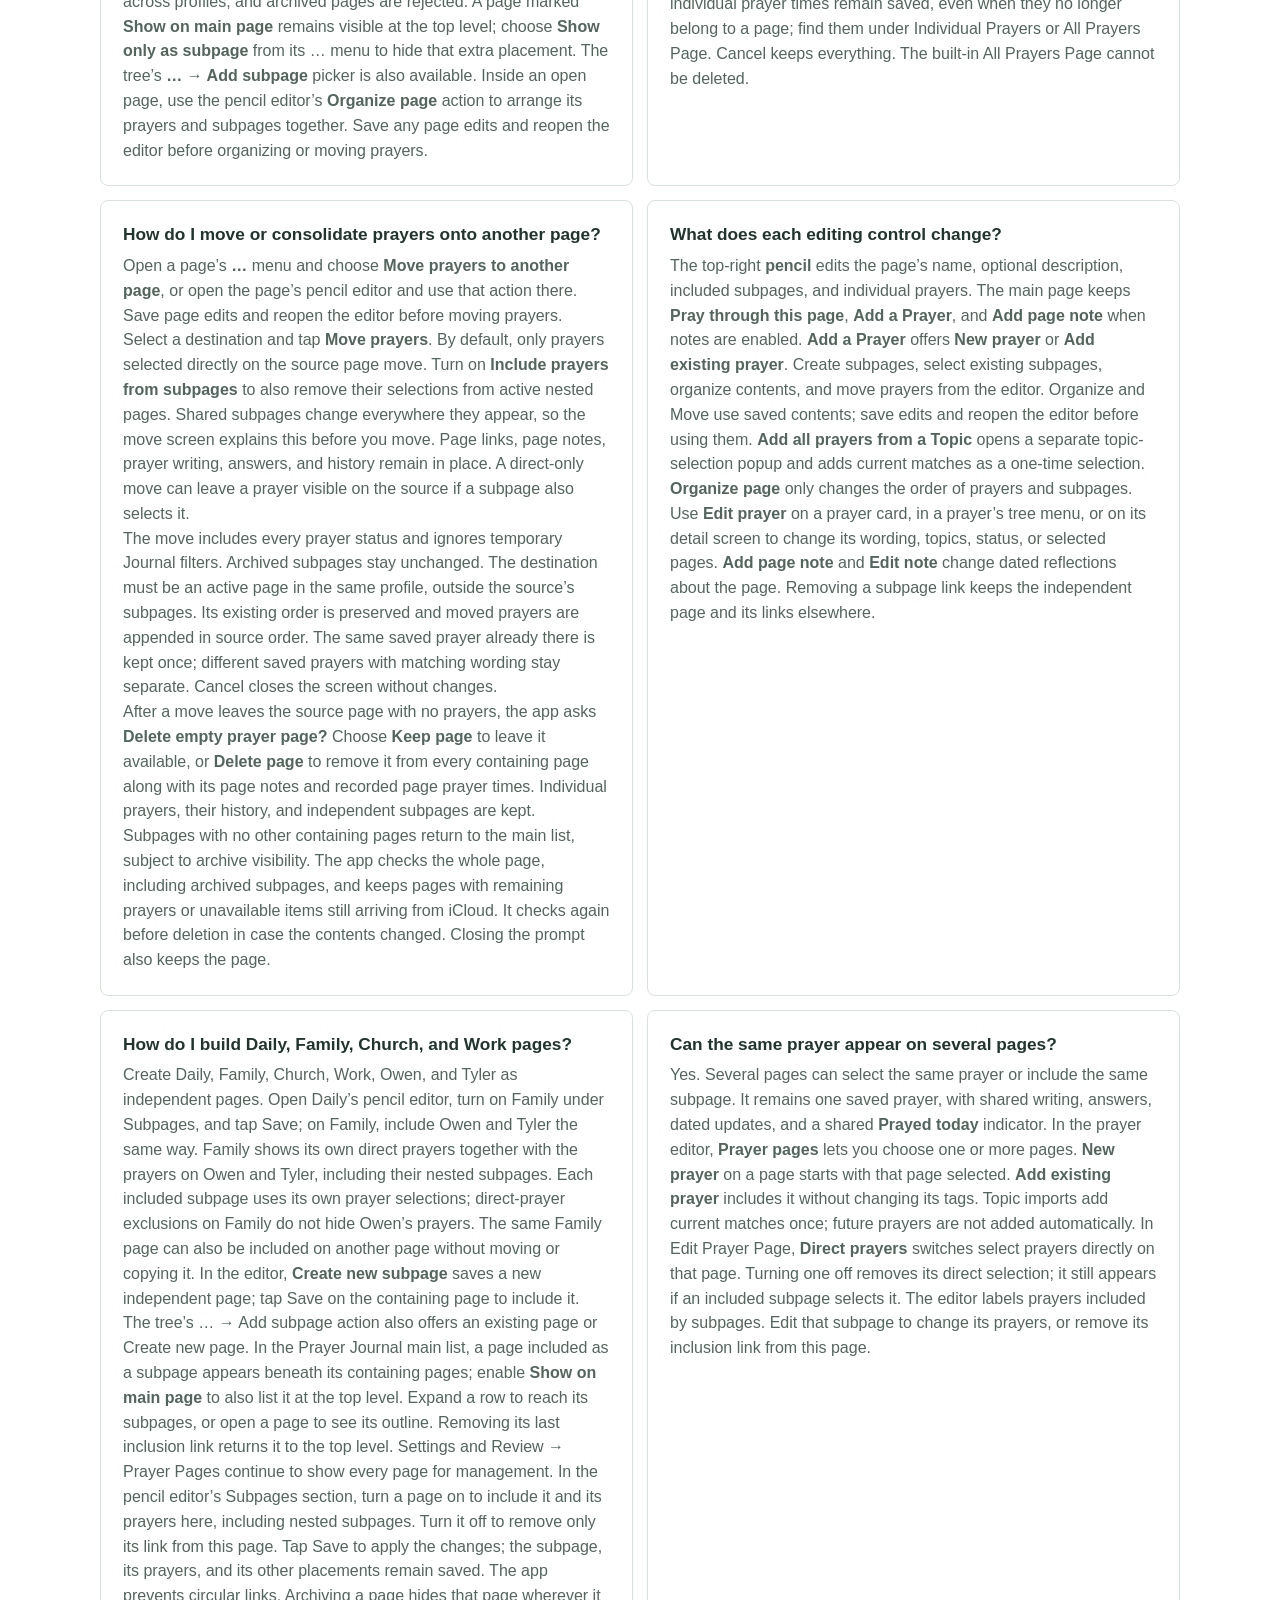
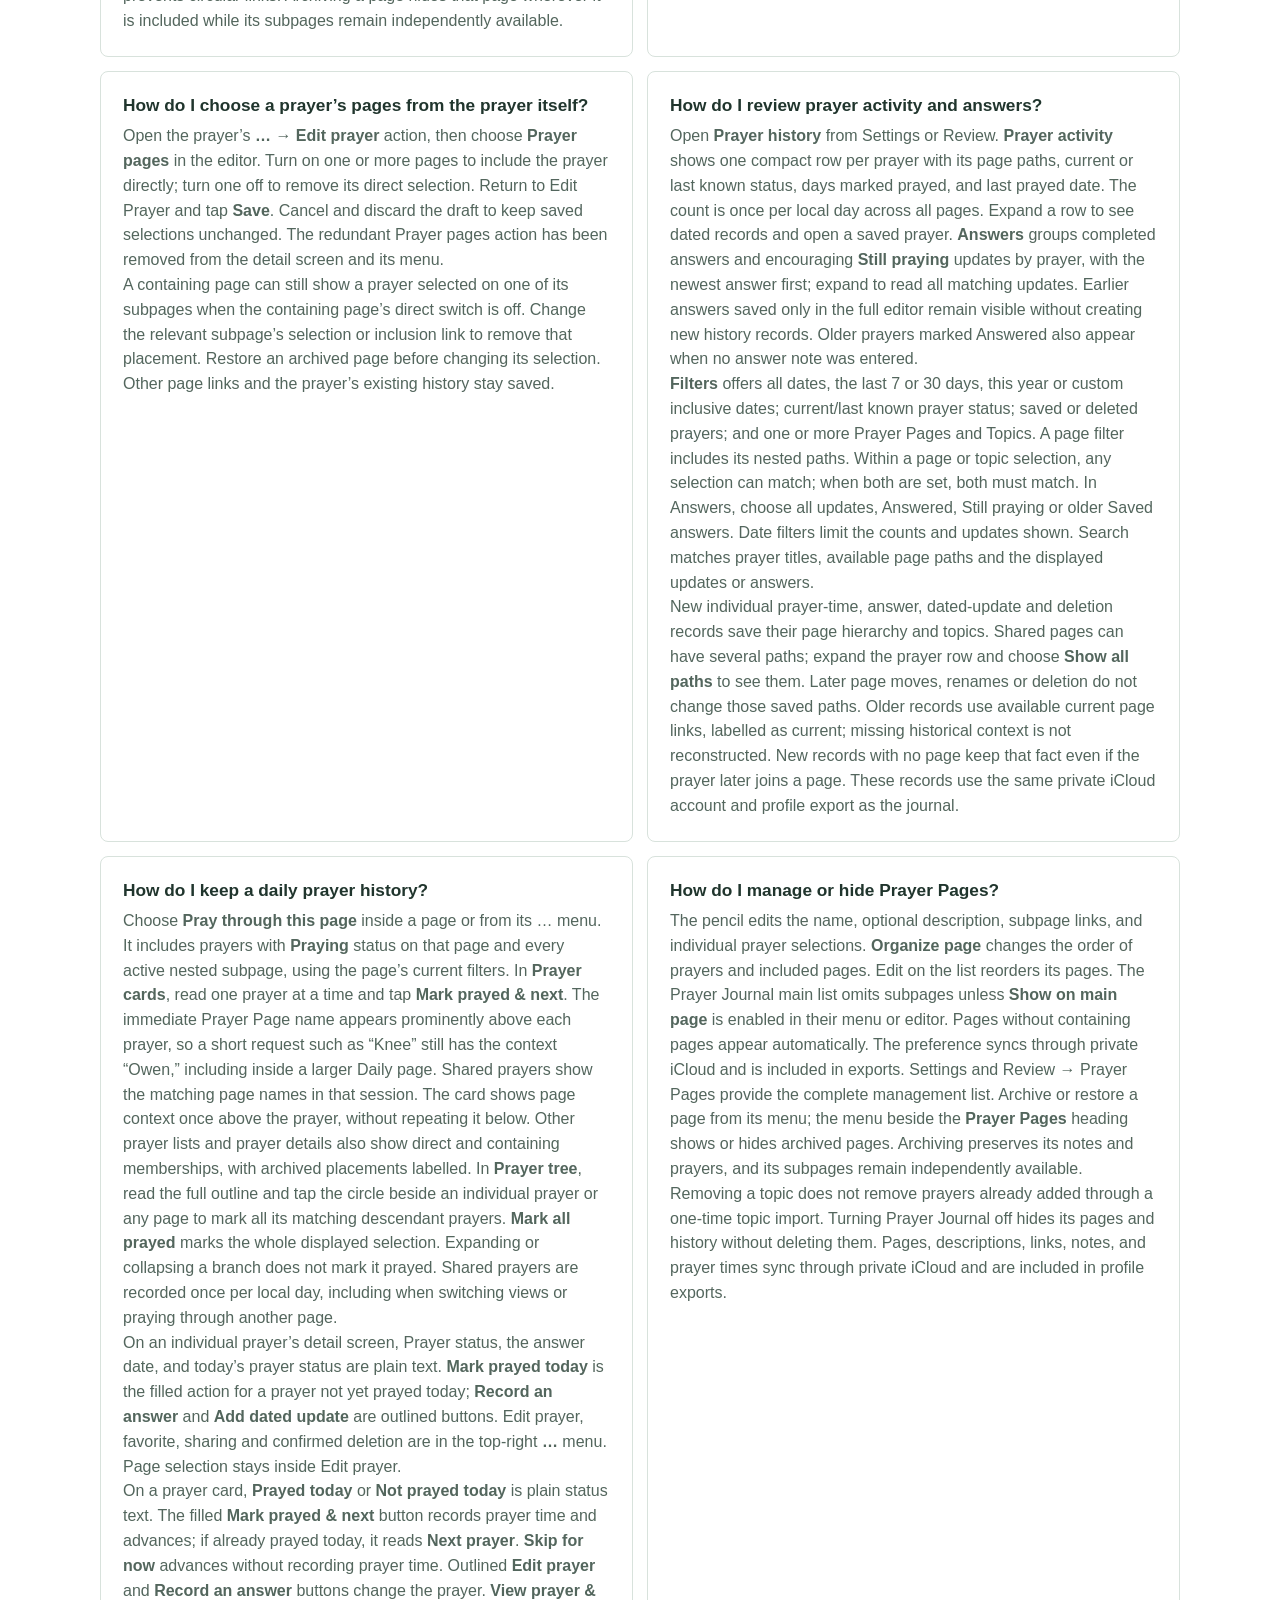
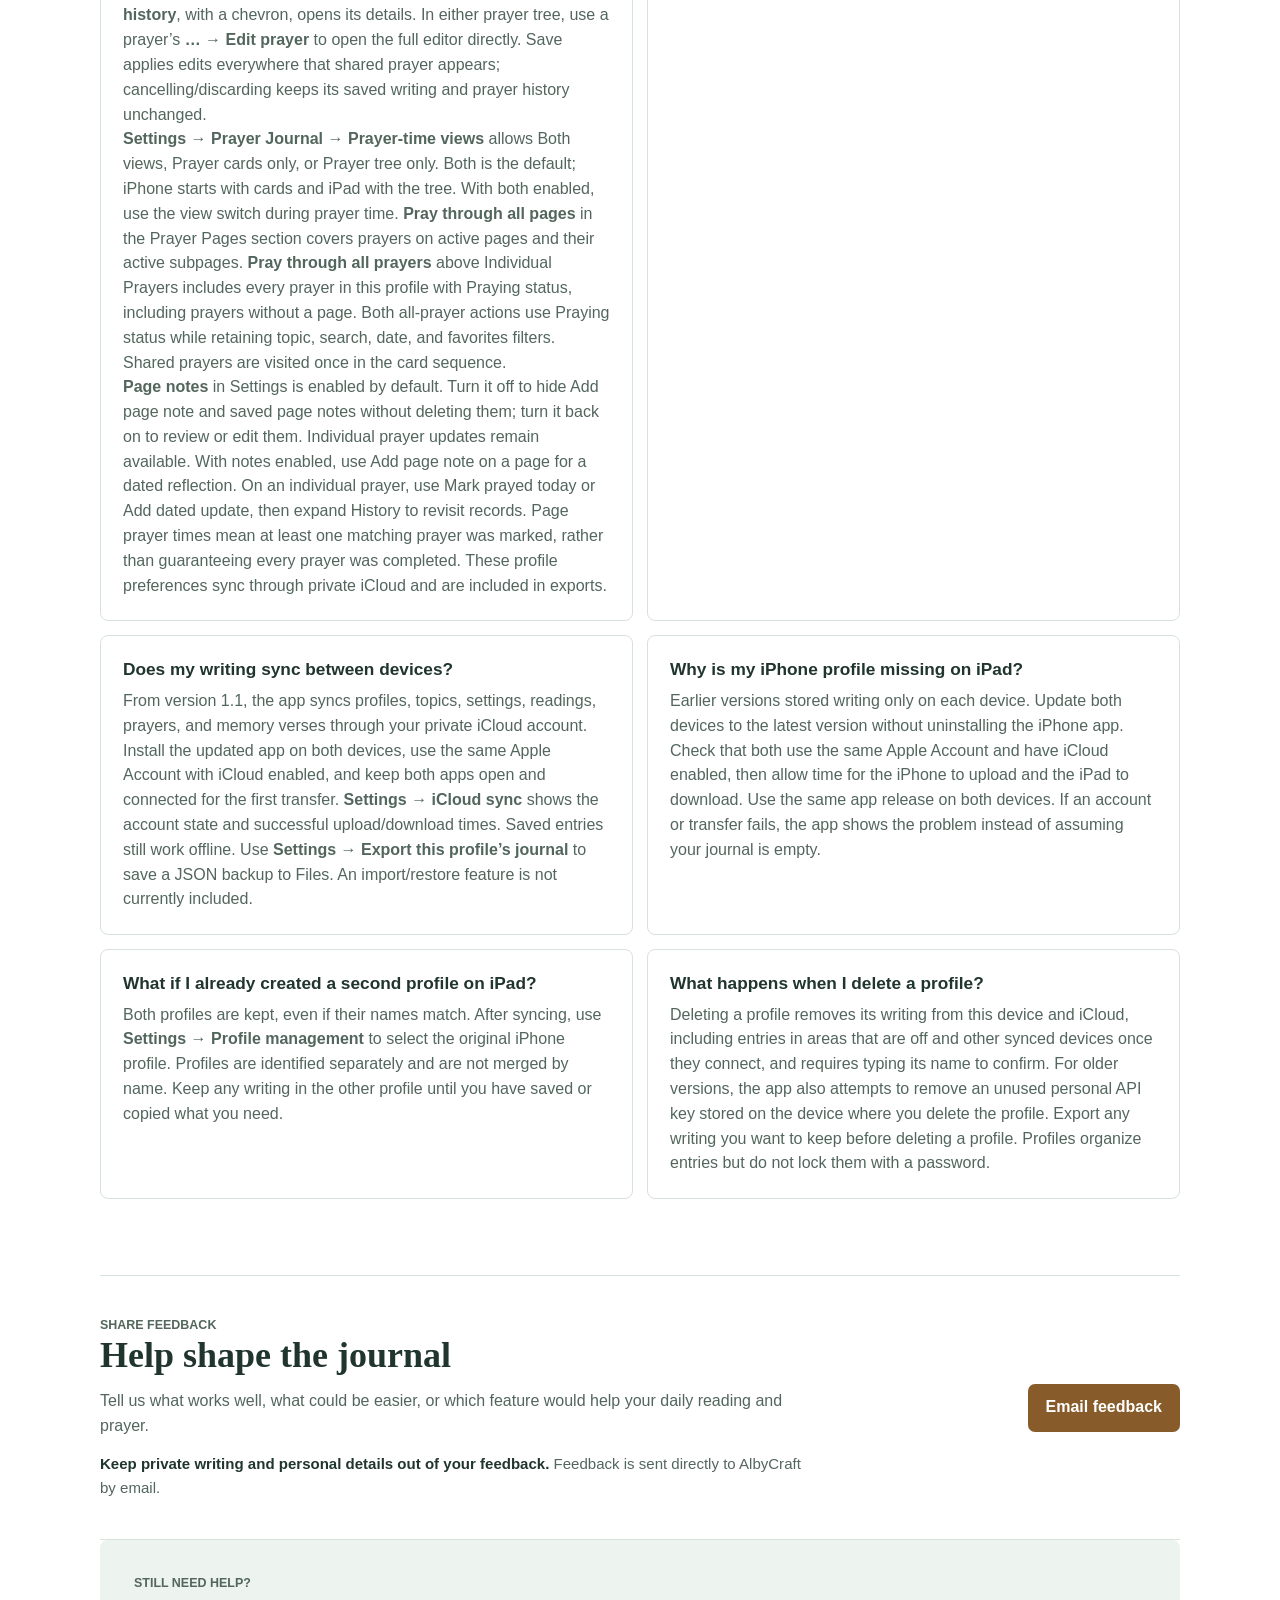
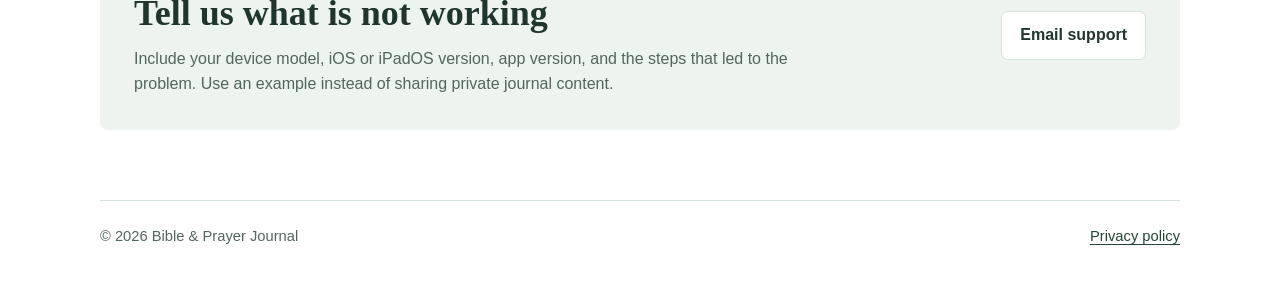
==== commit ad5e638f: "Clarify older answered prayers without notes" ====
--- a/index.html
+++ b/index.html
@@ -163,7 +163,7 @@
         </article>
         <article class="faq-item">
           <h3>How do I review prayer activity and answers?</h3>
-          <p>Open <strong>Prayer history</strong> from Settings or Review. <strong>Prayer activity</strong> shows one compact row per prayer with its page paths, current or last known status, days marked prayed, and last prayed date. The count is once per local day across all pages. Expand a row to see dated records and open a saved prayer. <strong>Answers</strong> groups completed answers and encouraging <strong>Still praying</strong> updates by prayer, with the newest answer first; expand to read all matching updates. Earlier answers saved only in the full editor remain visible without creating new history records.</p>
+          <p>Open <strong>Prayer history</strong> from Settings or Review. <strong>Prayer activity</strong> shows one compact row per prayer with its page paths, current or last known status, days marked prayed, and last prayed date. The count is once per local day across all pages. Expand a row to see dated records and open a saved prayer. <strong>Answers</strong> groups completed answers and encouraging <strong>Still praying</strong> updates by prayer, with the newest answer first; expand to read all matching updates. Earlier answers saved only in the full editor remain visible without creating new history records. Older prayers marked Answered also appear when no answer note was entered.</p>
           <p><strong>Filters</strong> offers all dates, the last 7 or 30 days, this year or custom inclusive dates; current/last known prayer status; saved or deleted prayers; and one or more Prayer Pages and Topics. A page filter includes its nested paths. Within a page or topic selection, any selection can match; when both are set, both must match. In Answers, choose all updates, Answered, Still praying or older Saved answers. Date filters limit the counts and updates shown. Search matches prayer titles, available page paths and the displayed updates or answers.</p>
           <p>New individual prayer-time, answer, dated-update and deletion records save their page hierarchy and topics. Shared pages can have several paths; expand the prayer row and choose <strong>Show all paths</strong> to see them. Later page moves, renames or deletion do not change those saved paths. Older records use available current page links, labelled as current; missing historical context is not reconstructed. New records with no page keep that fact even if the prayer later joins a page. These records use the same private iCloud account and profile export as the journal.</p>
         </article>
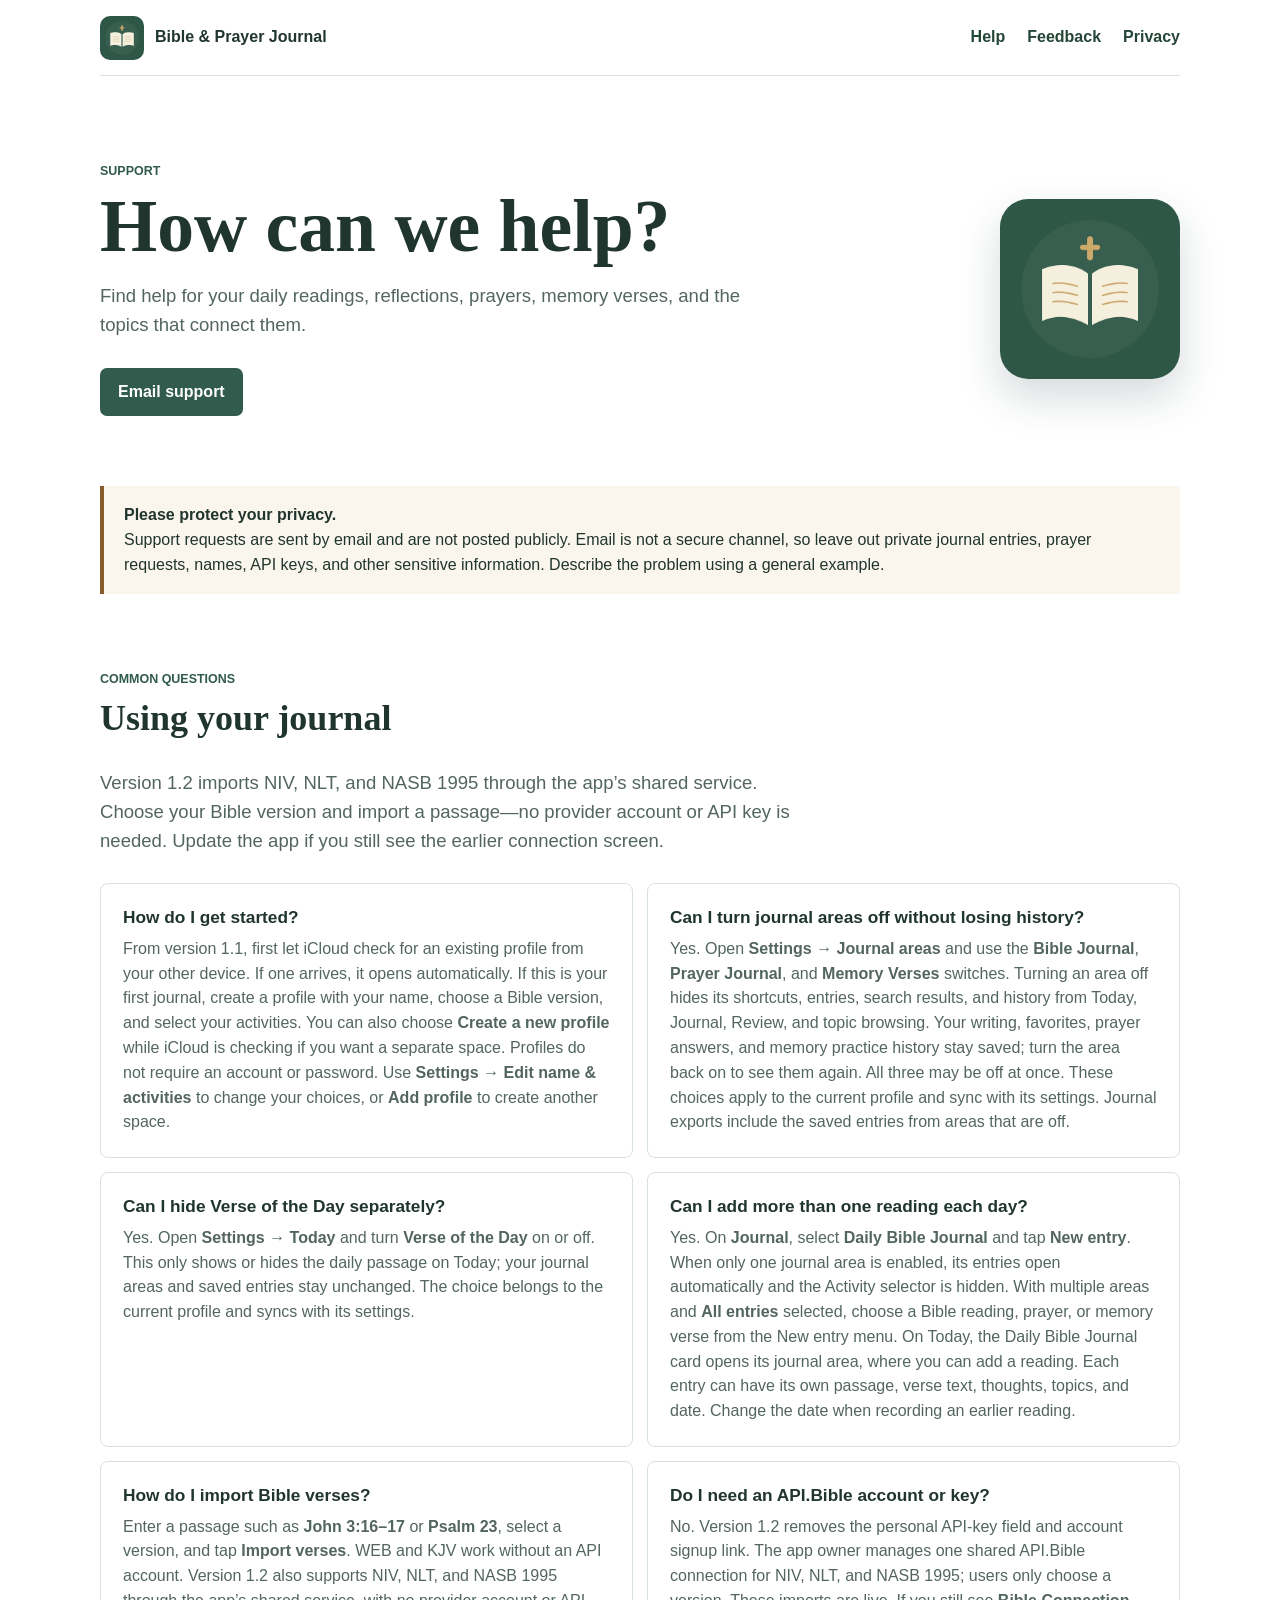
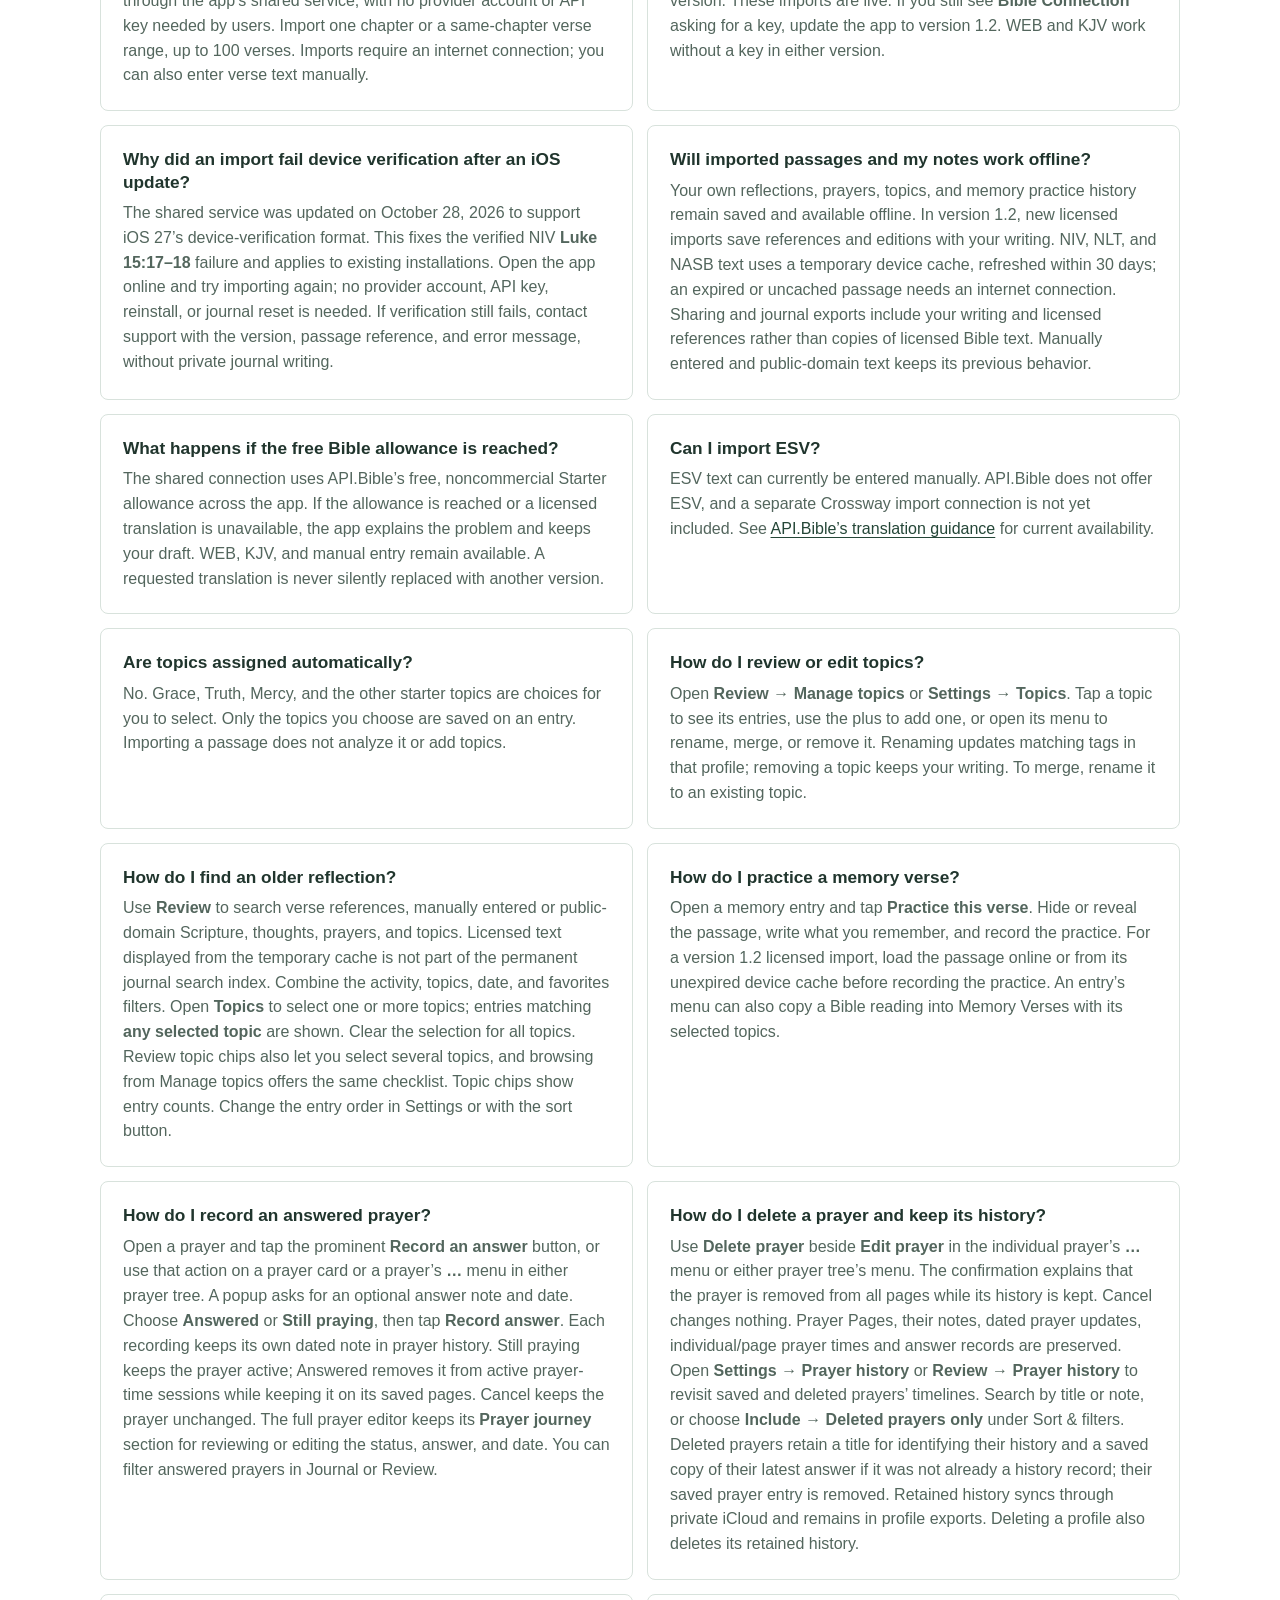
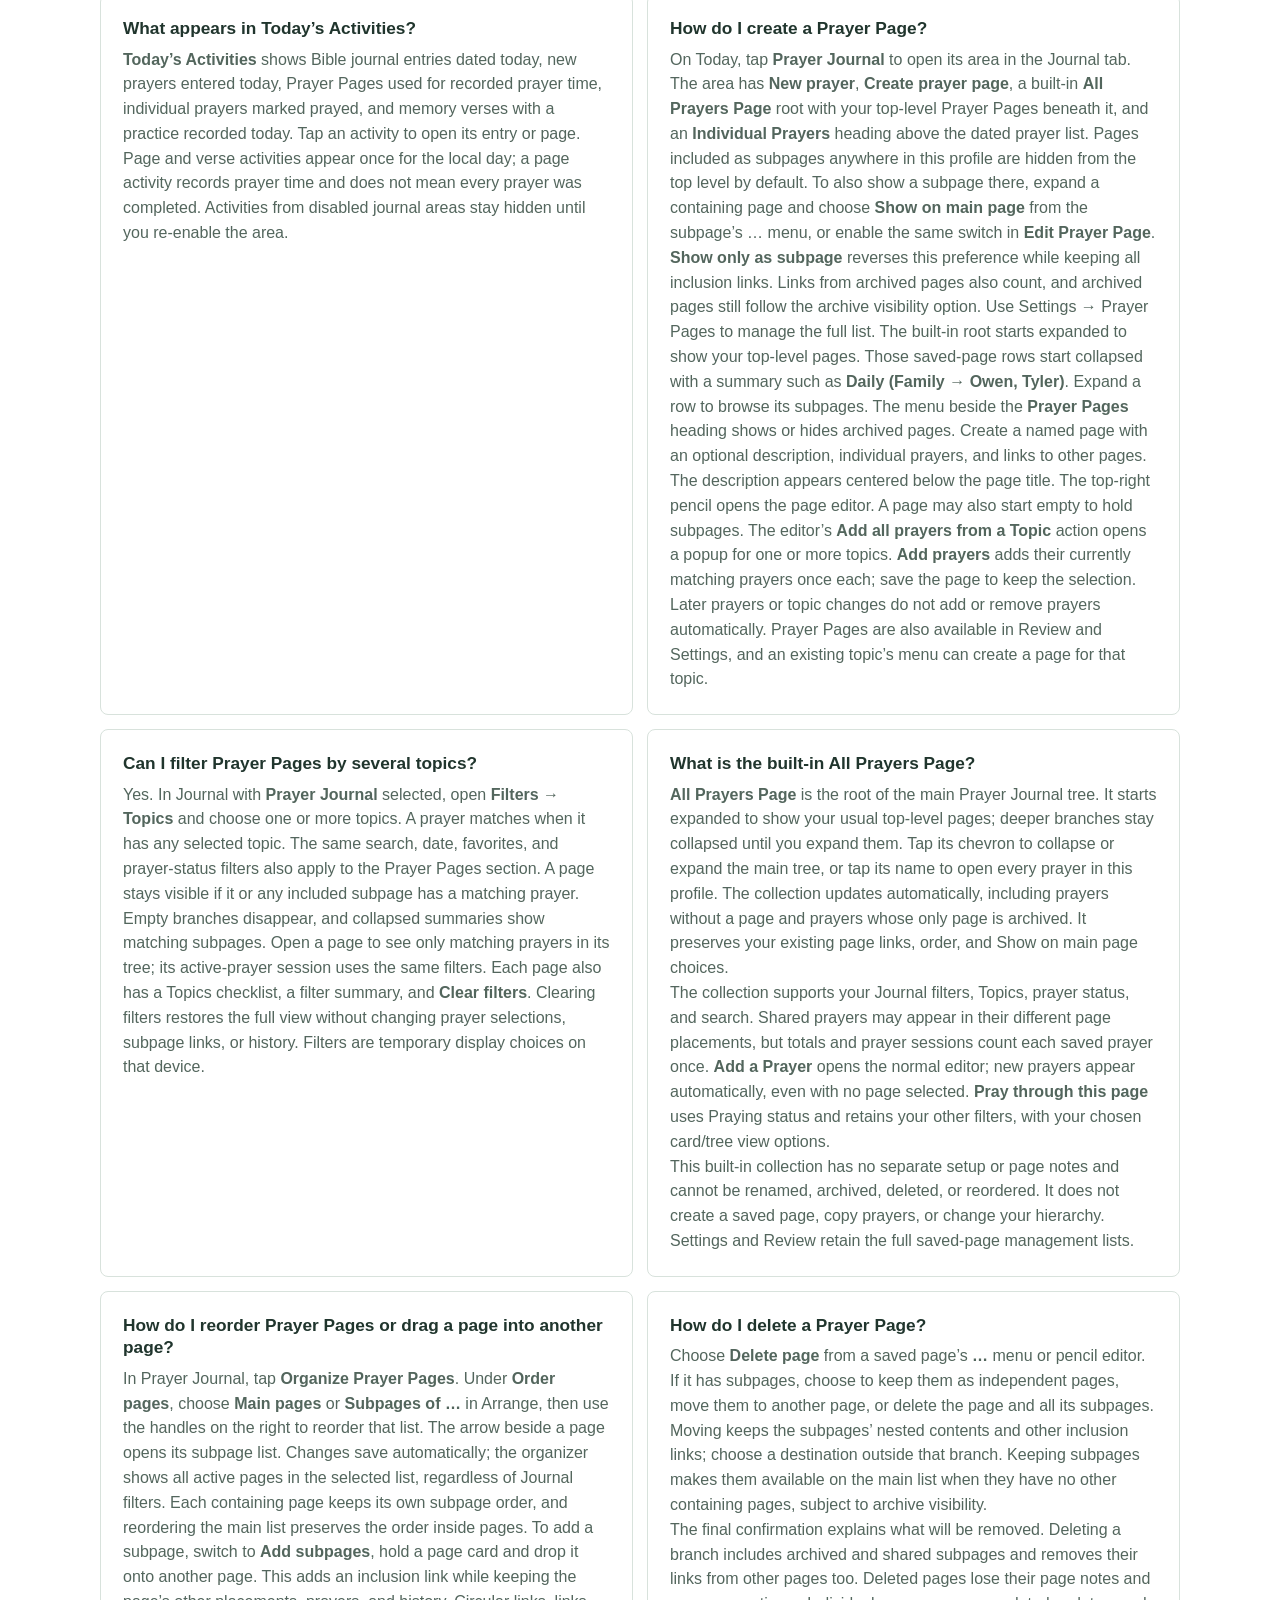
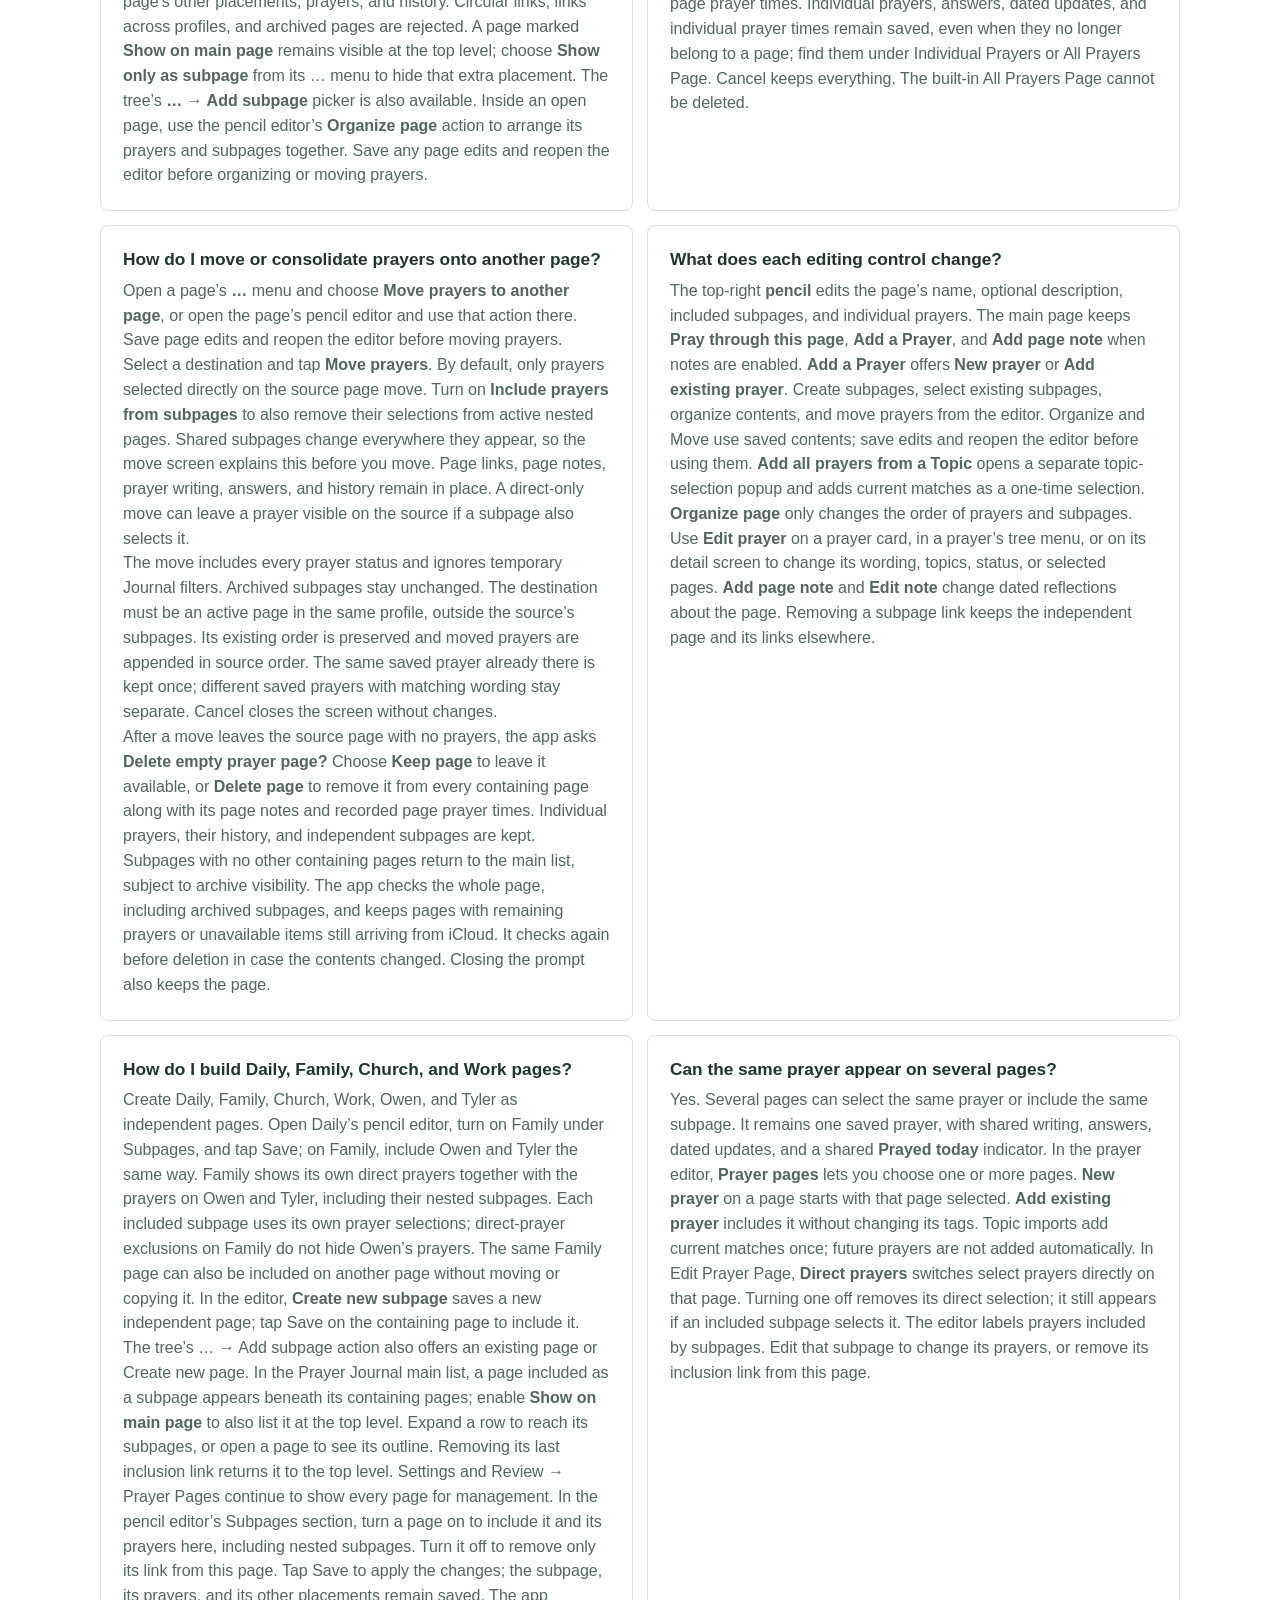
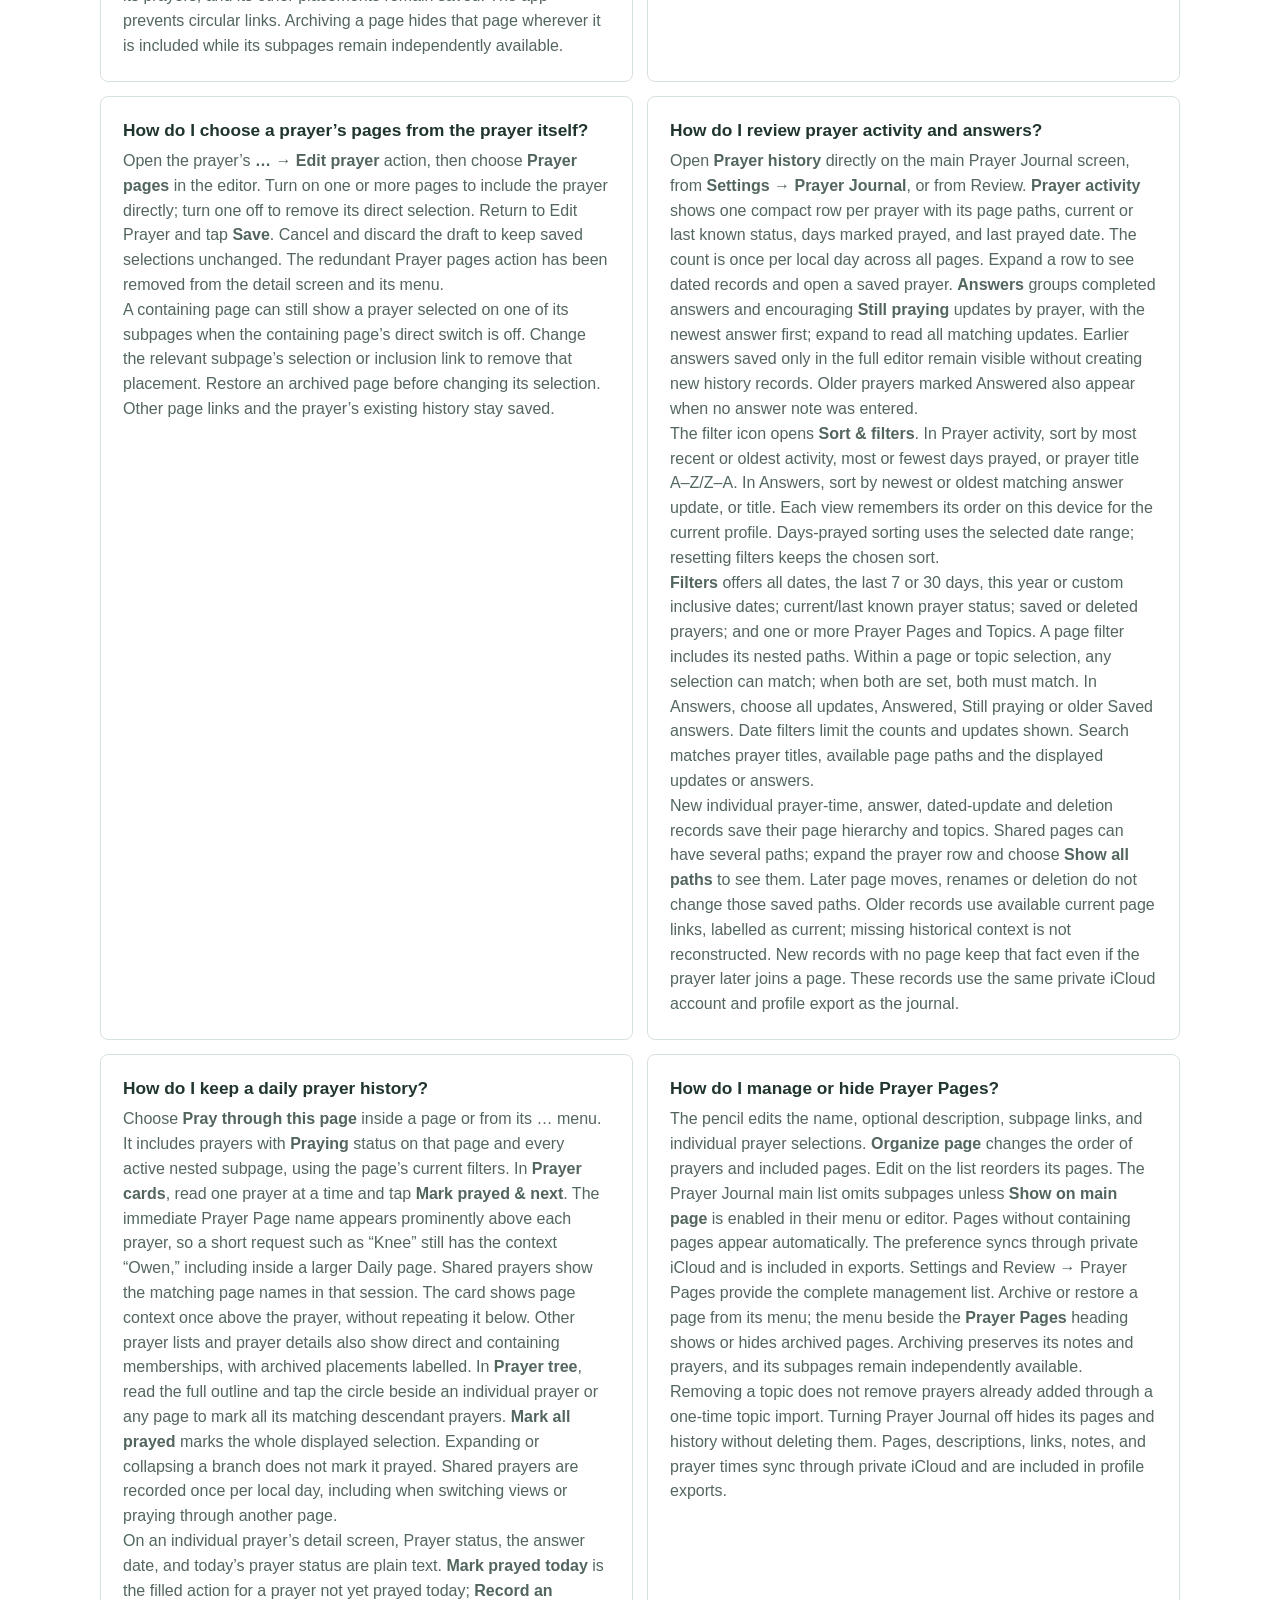
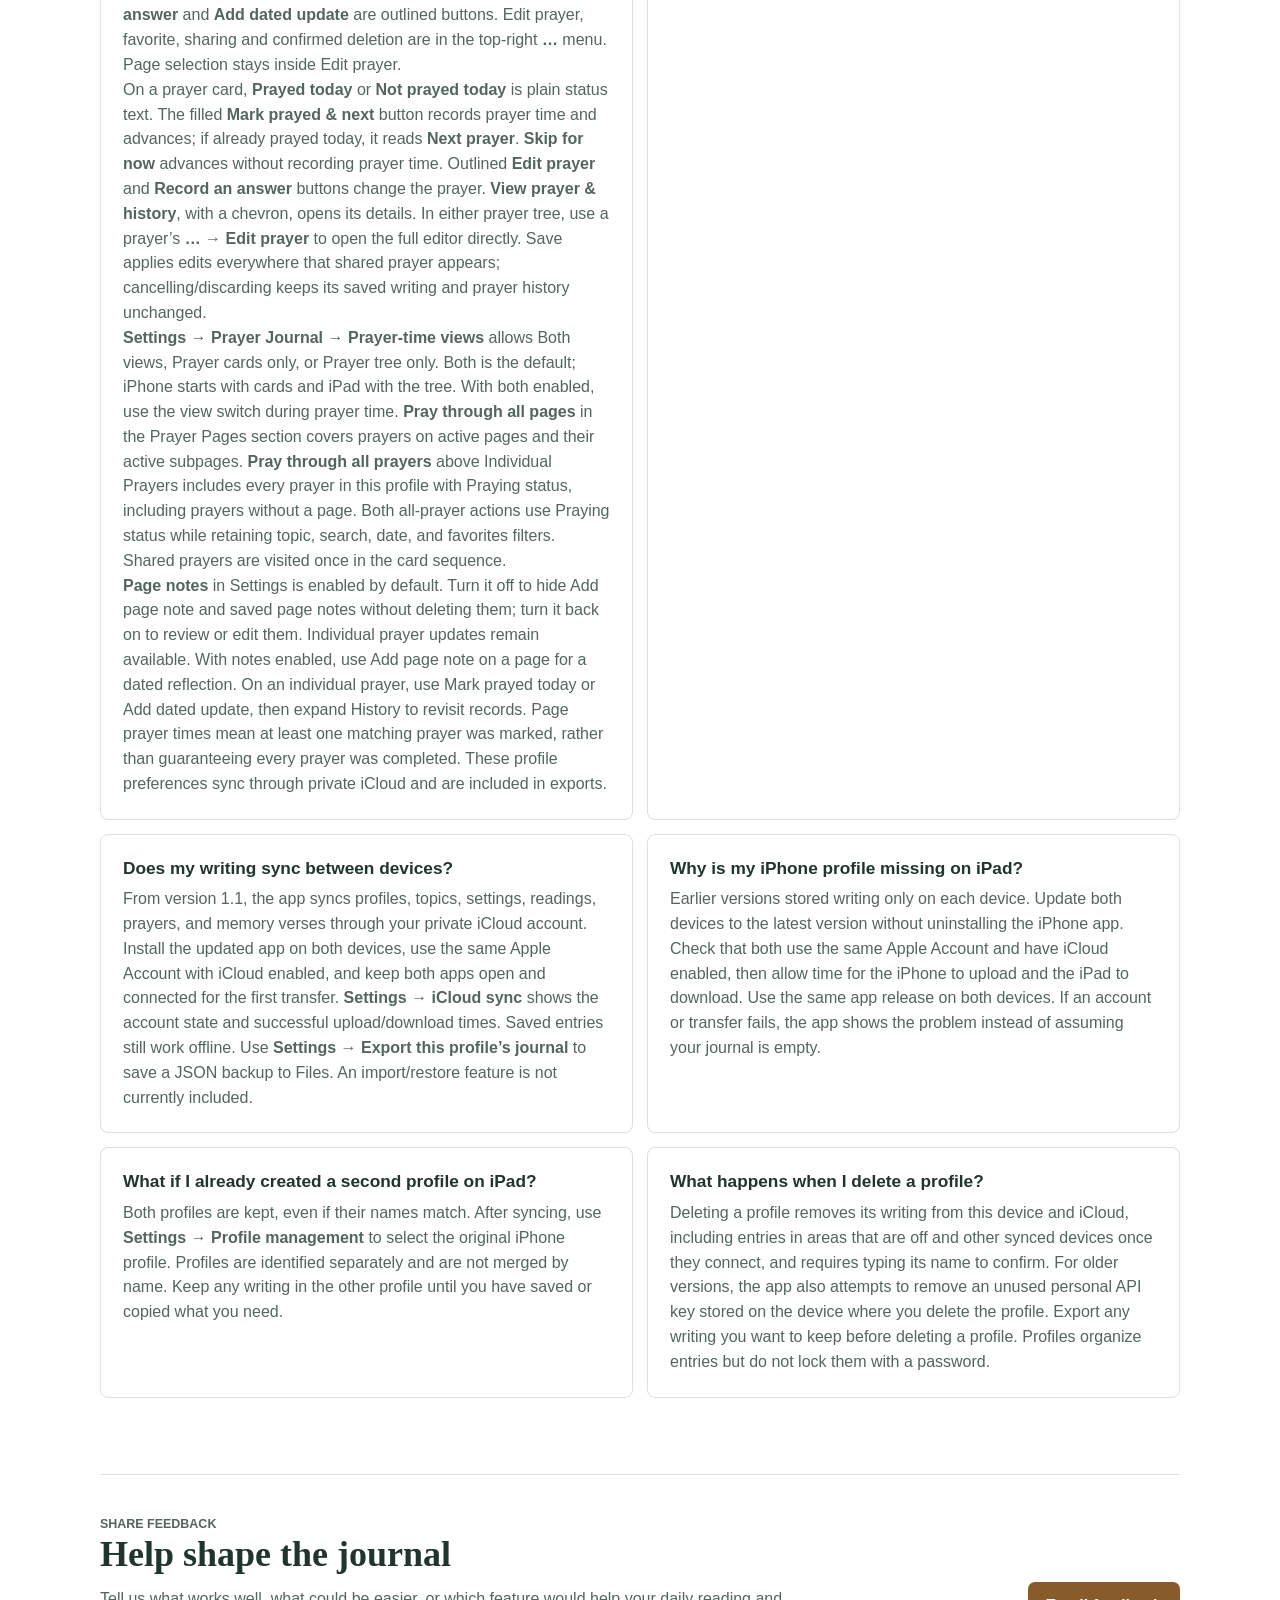
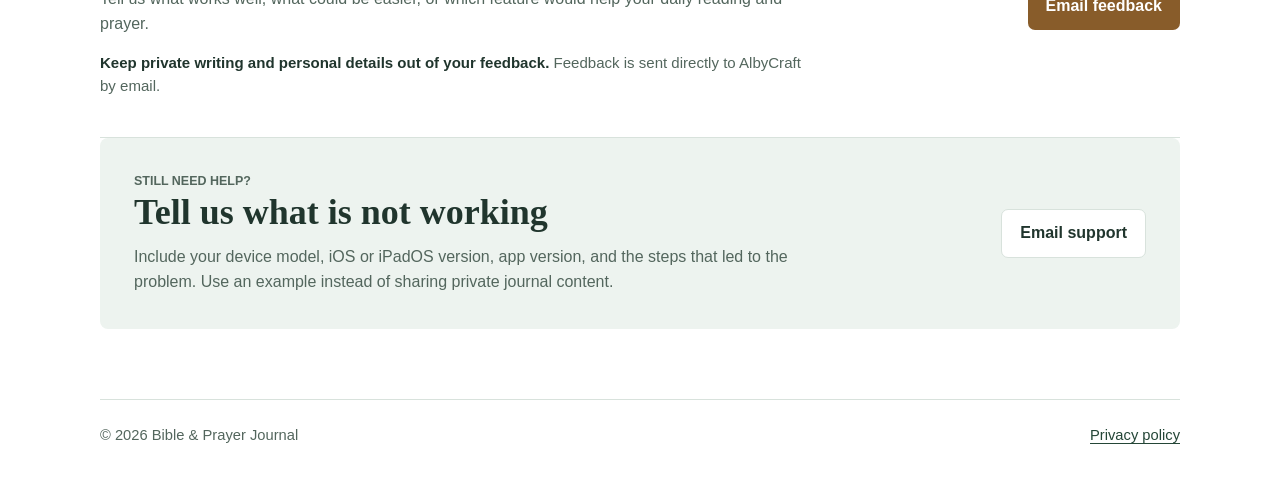
==== commit 4a5f15b1: "Document Prayer History shortcuts and sorting" ====
--- a/index.html
+++ b/index.html
@@ -109,7 +109,7 @@
         <article class="faq-item" id="delete-individual-prayer">
           <h3>How do I delete a prayer and keep its history?</h3>
           <p>Use <strong>Delete prayer</strong> beside <strong>Edit prayer</strong> in the individual prayer’s <strong>…</strong> menu or either prayer tree’s menu. The confirmation explains that the prayer is removed from all pages while its history is kept. Cancel changes nothing. Prayer Pages, their notes, dated prayer updates, individual/page prayer times and answer records are preserved.</p>
-          <p>Open <strong>Settings → Prayer history</strong> or <strong>Review → Prayer history</strong> to revisit saved and deleted prayers’ timelines. Search by title or note, or turn on <strong>Deleted prayers only</strong>. Deleted prayers retain a title for identifying their history and a saved copy of their latest answer if it was not already a history record; their saved prayer entry is removed. Retained history syncs through private iCloud and remains in profile exports. Deleting a profile also deletes its retained history.</p>
+          <p>Open <strong>Settings → Prayer history</strong> or <strong>Review → Prayer history</strong> to revisit saved and deleted prayers’ timelines. Search by title or note, or choose <strong>Include → Deleted prayers only</strong> under Sort &amp; filters. Deleted prayers retain a title for identifying their history and a saved copy of their latest answer if it was not already a history record; their saved prayer entry is removed. Retained history syncs through private iCloud and remains in profile exports. Deleting a profile also deletes its retained history.</p>
         </article>
         <article class="faq-item" id="todays-activities">
           <h3>What appears in Today’s Activities?</h3>
@@ -163,7 +163,8 @@
         </article>
         <article class="faq-item">
           <h3>How do I review prayer activity and answers?</h3>
-          <p>Open <strong>Prayer history</strong> from Settings or Review. <strong>Prayer activity</strong> shows one compact row per prayer with its page paths, current or last known status, days marked prayed, and last prayed date. The count is once per local day across all pages. Expand a row to see dated records and open a saved prayer. <strong>Answers</strong> groups completed answers and encouraging <strong>Still praying</strong> updates by prayer, with the newest answer first; expand to read all matching updates. Earlier answers saved only in the full editor remain visible without creating new history records. Older prayers marked Answered also appear when no answer note was entered.</p>
+          <p>Open <strong>Prayer history</strong> directly on the main Prayer Journal screen, from <strong>Settings → Prayer Journal</strong>, or from Review. <strong>Prayer activity</strong> shows one compact row per prayer with its page paths, current or last known status, days marked prayed, and last prayed date. The count is once per local day across all pages. Expand a row to see dated records and open a saved prayer. <strong>Answers</strong> groups completed answers and encouraging <strong>Still praying</strong> updates by prayer, with the newest answer first; expand to read all matching updates. Earlier answers saved only in the full editor remain visible without creating new history records. Older prayers marked Answered also appear when no answer note was entered.</p>
+          <p>The filter icon opens <strong>Sort &amp; filters</strong>. In Prayer activity, sort by most recent or oldest activity, most or fewest days prayed, or prayer title A–Z/Z–A. In Answers, sort by newest or oldest matching answer update, or title. Each view remembers its order on this device for the current profile. Days-prayed sorting uses the selected date range; resetting filters keeps the chosen sort.</p>
           <p><strong>Filters</strong> offers all dates, the last 7 or 30 days, this year or custom inclusive dates; current/last known prayer status; saved or deleted prayers; and one or more Prayer Pages and Topics. A page filter includes its nested paths. Within a page or topic selection, any selection can match; when both are set, both must match. In Answers, choose all updates, Answered, Still praying or older Saved answers. Date filters limit the counts and updates shown. Search matches prayer titles, available page paths and the displayed updates or answers.</p>
           <p>New individual prayer-time, answer, dated-update and deletion records save their page hierarchy and topics. Shared pages can have several paths; expand the prayer row and choose <strong>Show all paths</strong> to see them. Later page moves, renames or deletion do not change those saved paths. Older records use available current page links, labelled as current; missing historical context is not reconstructed. New records with no page keep that fact even if the prayer later joins a page. These records use the same private iCloud account and profile export as the journal.</p>
         </article>
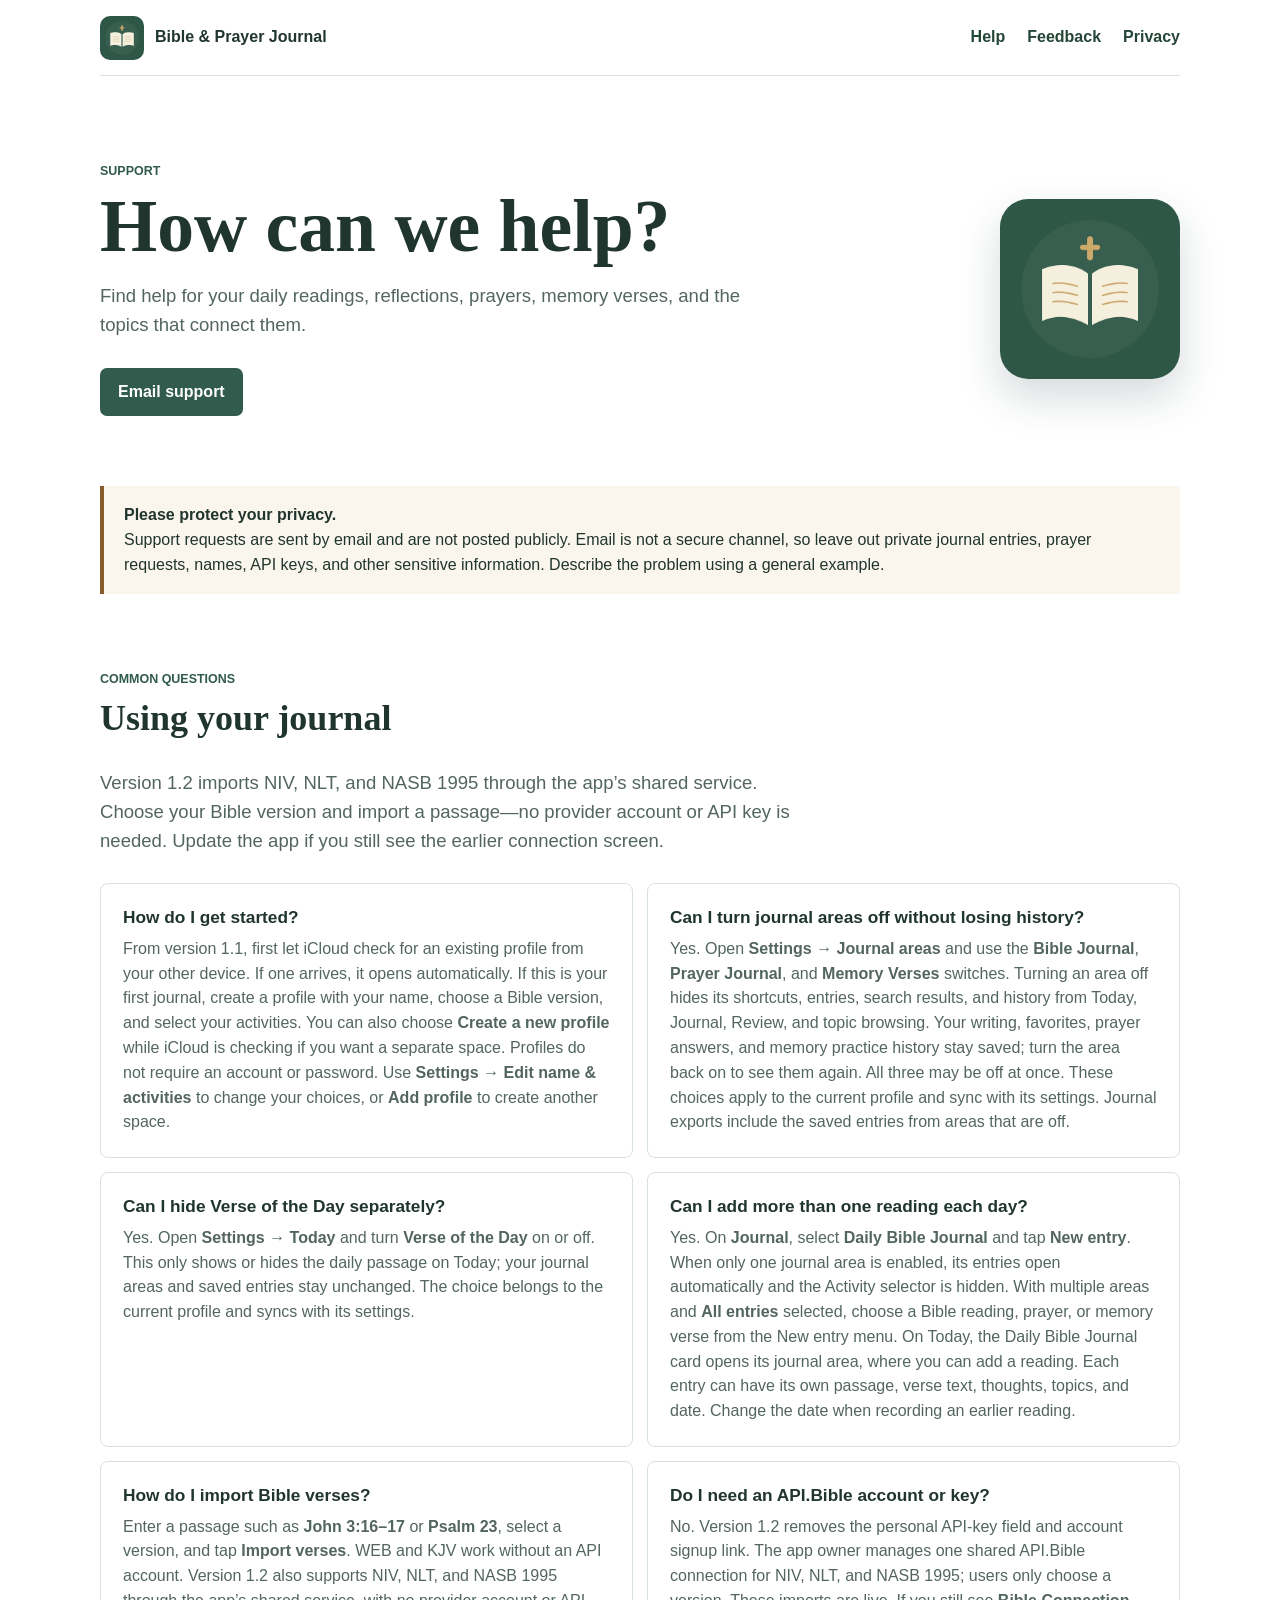
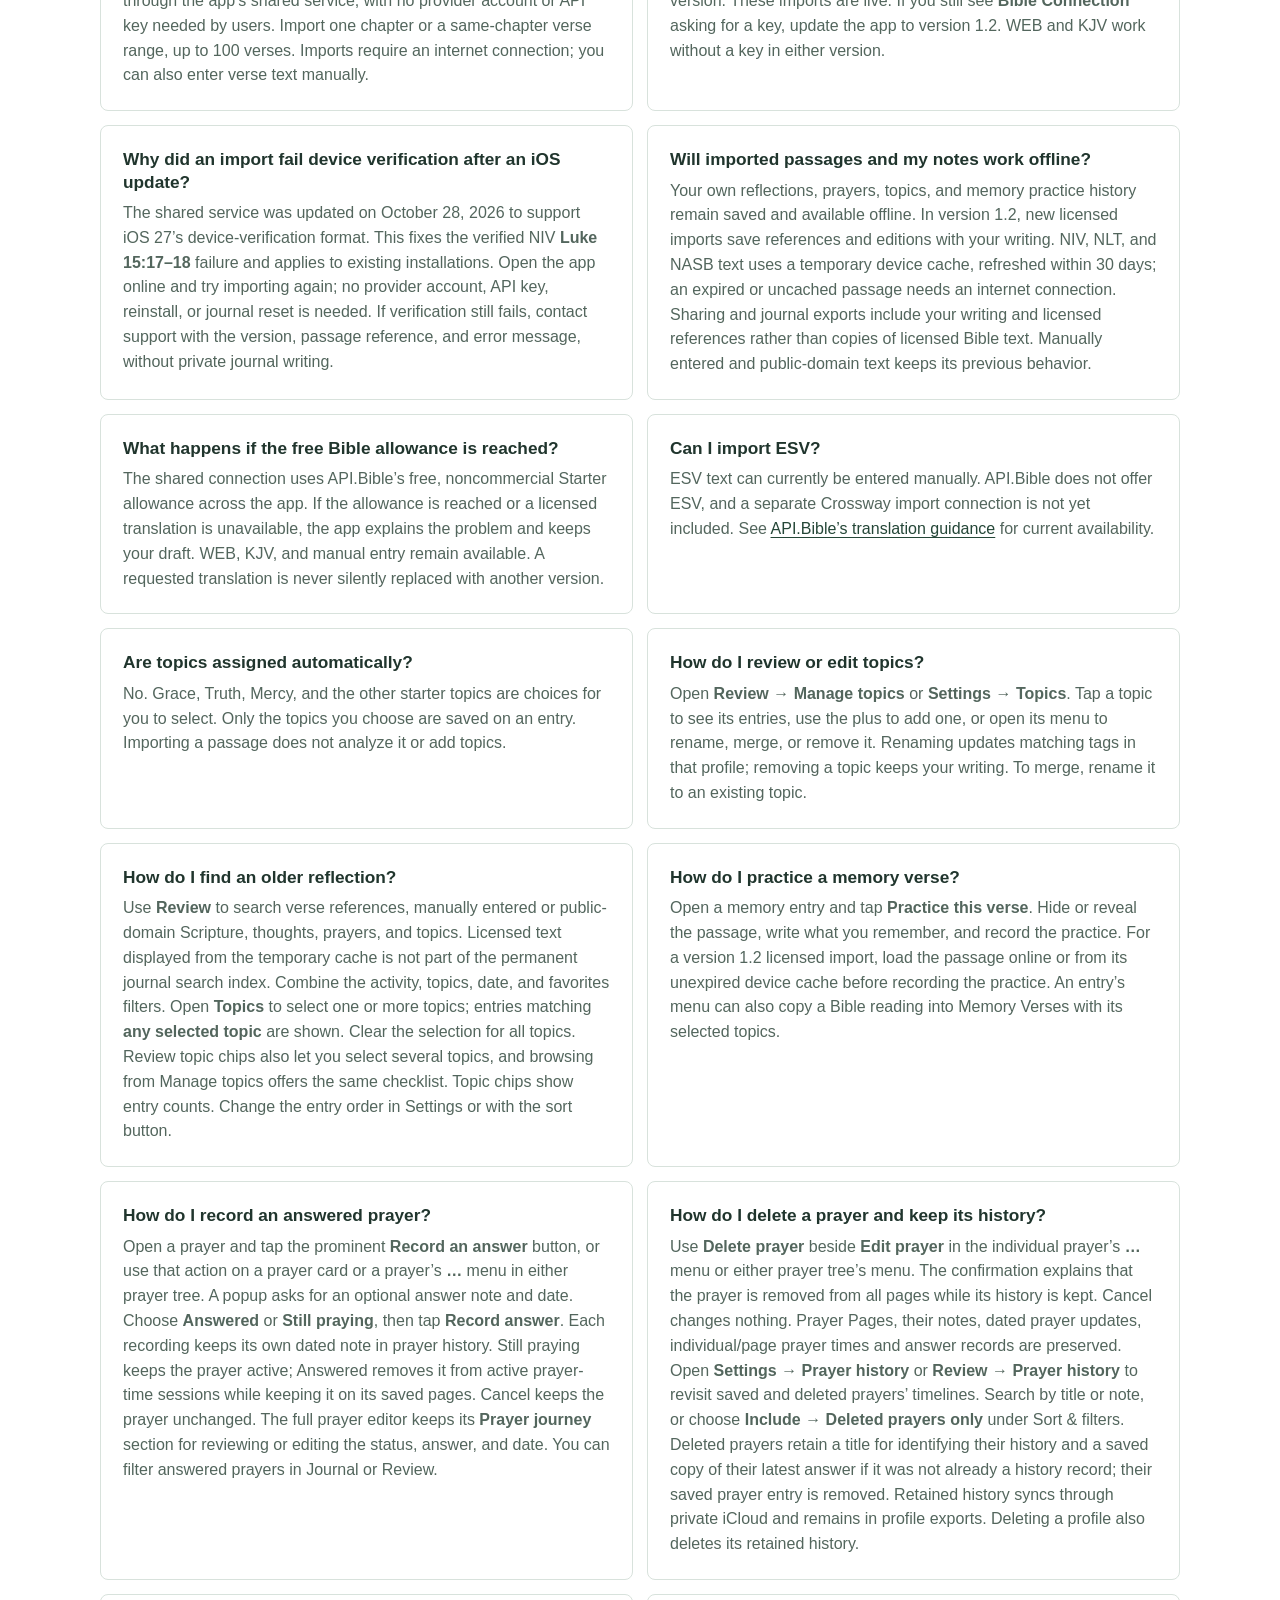
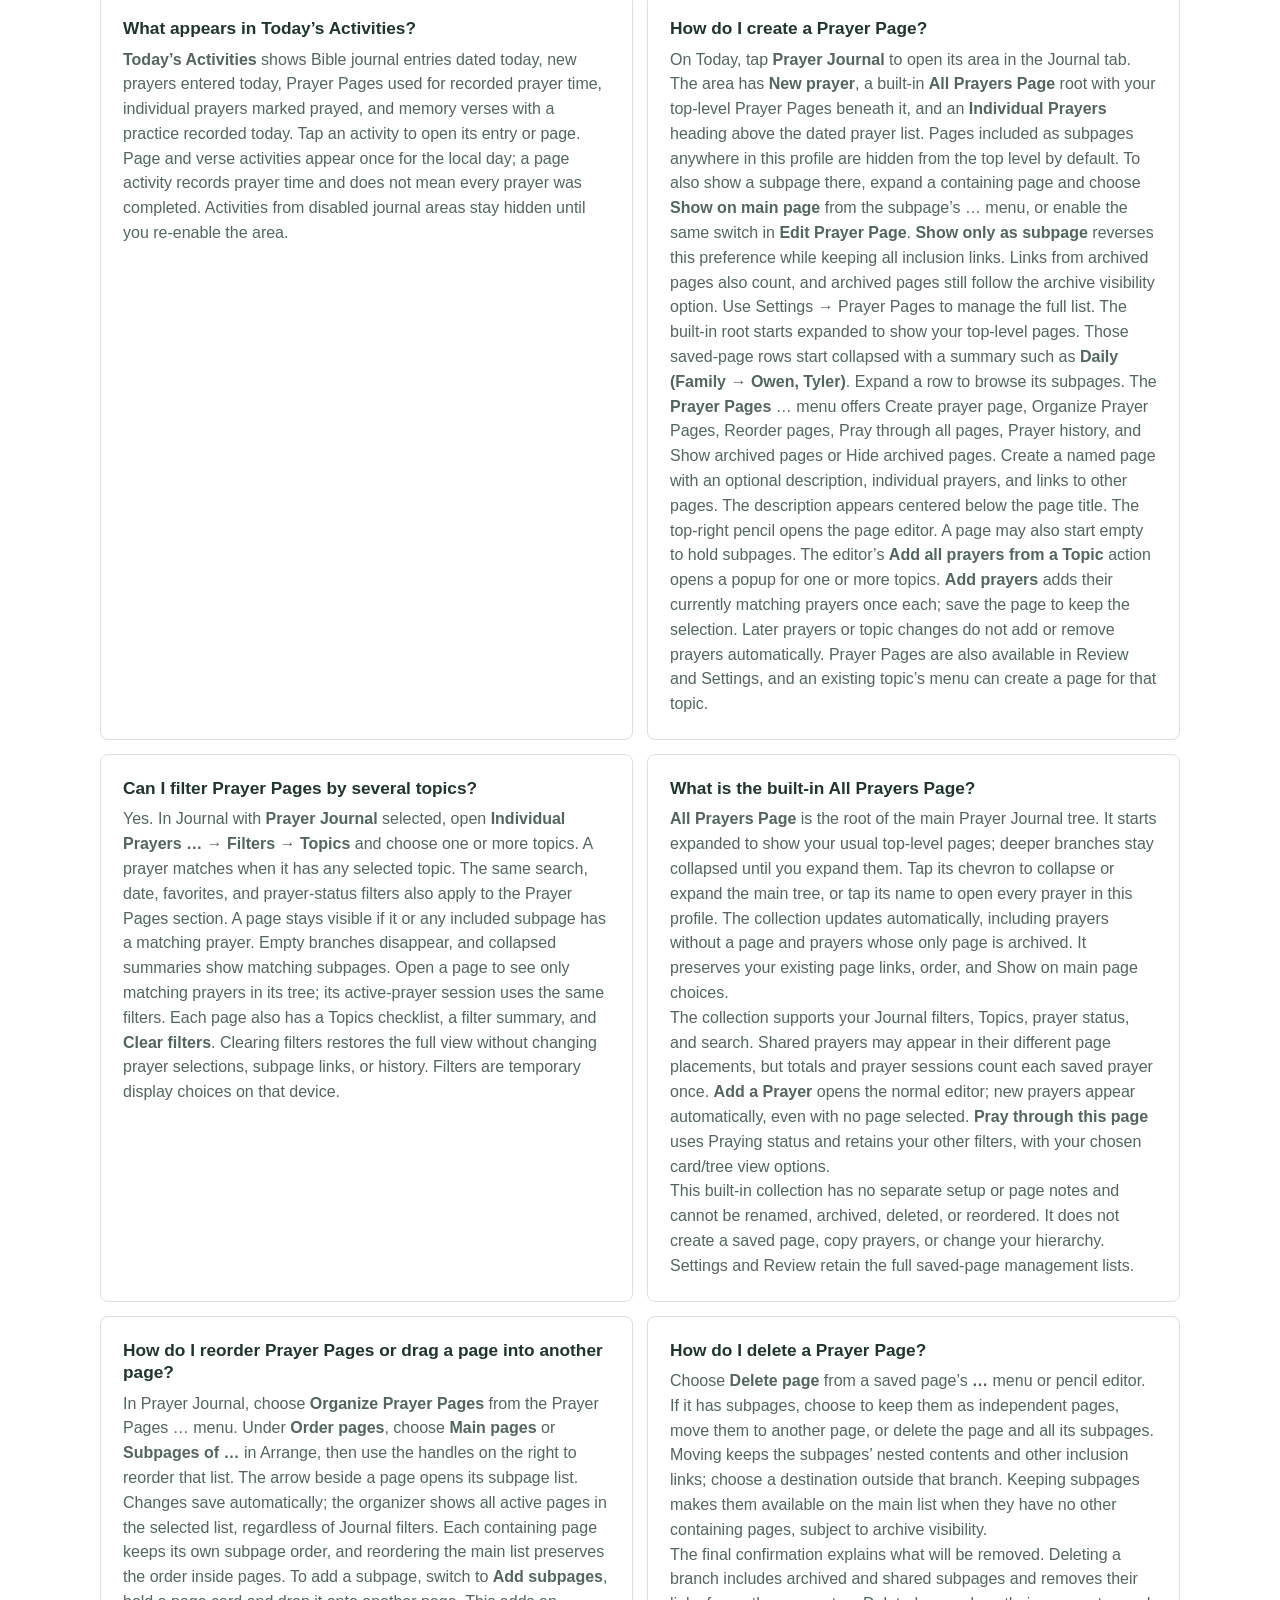
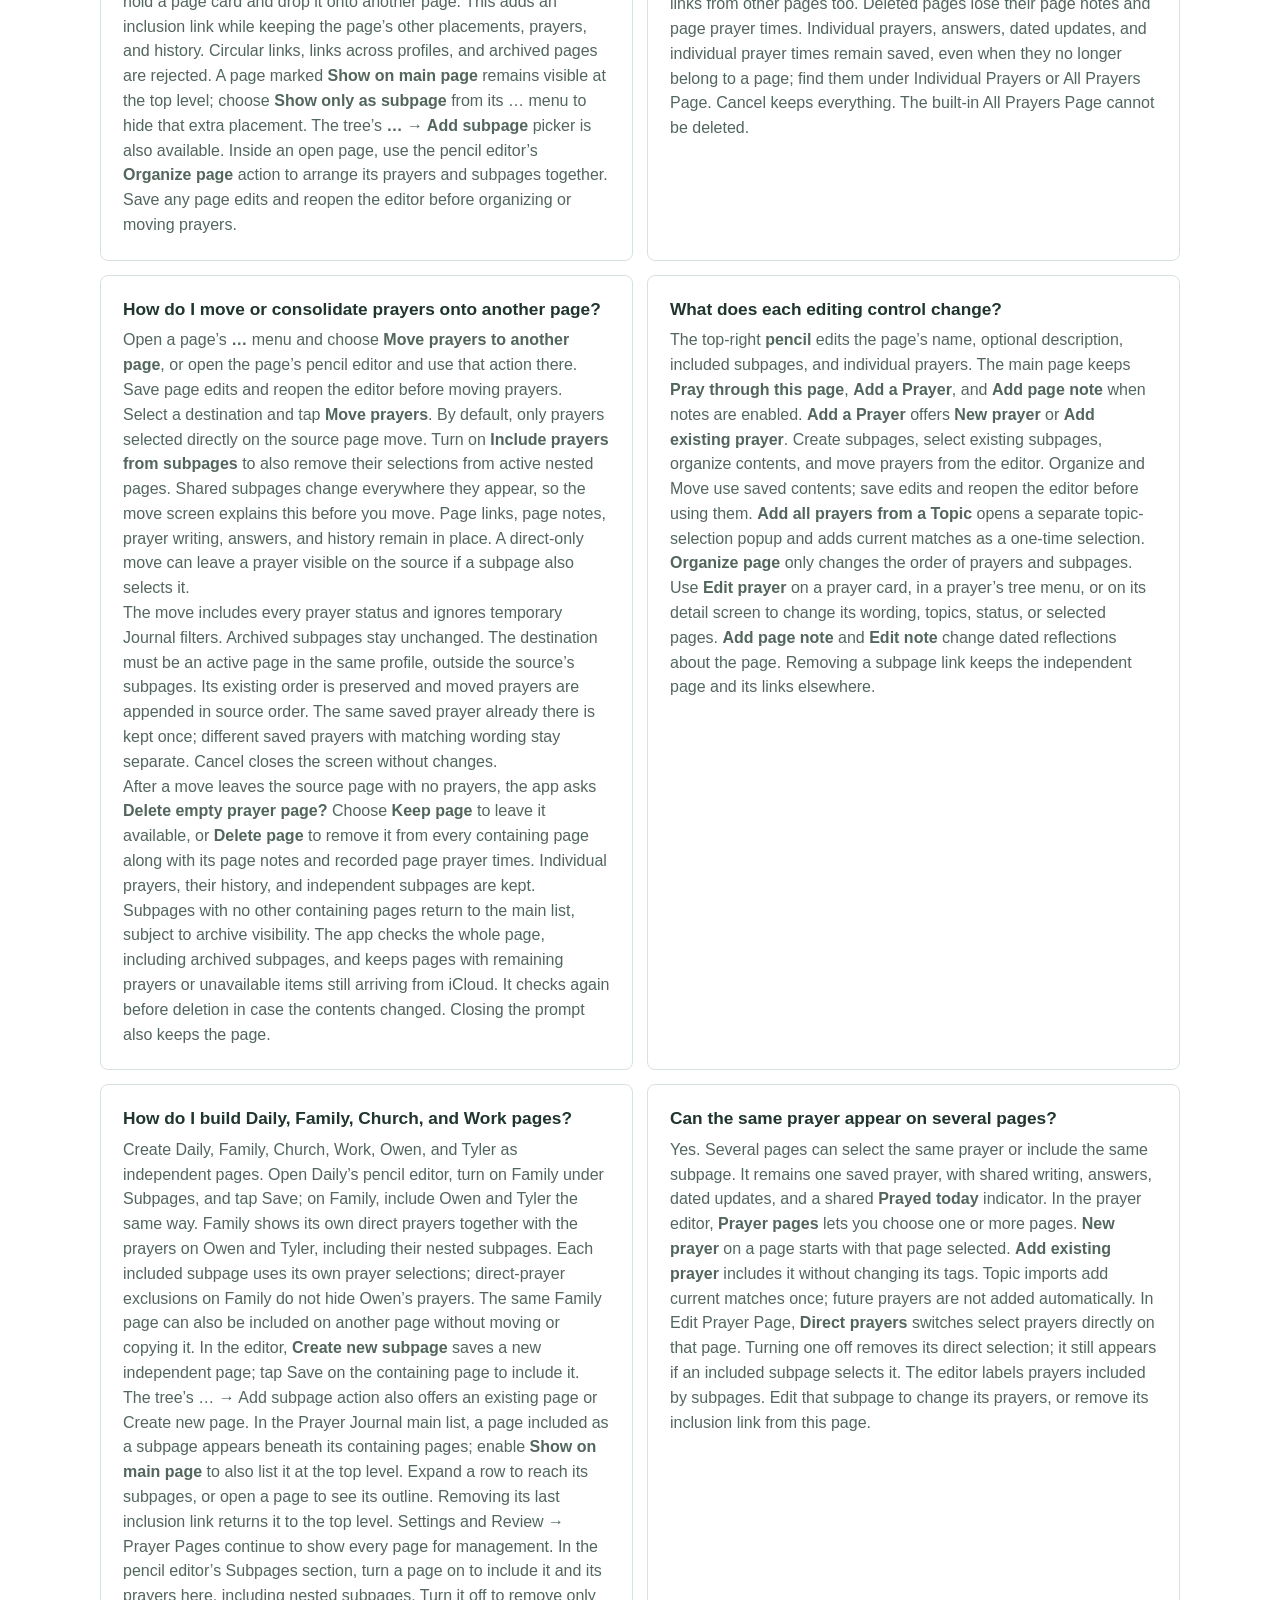
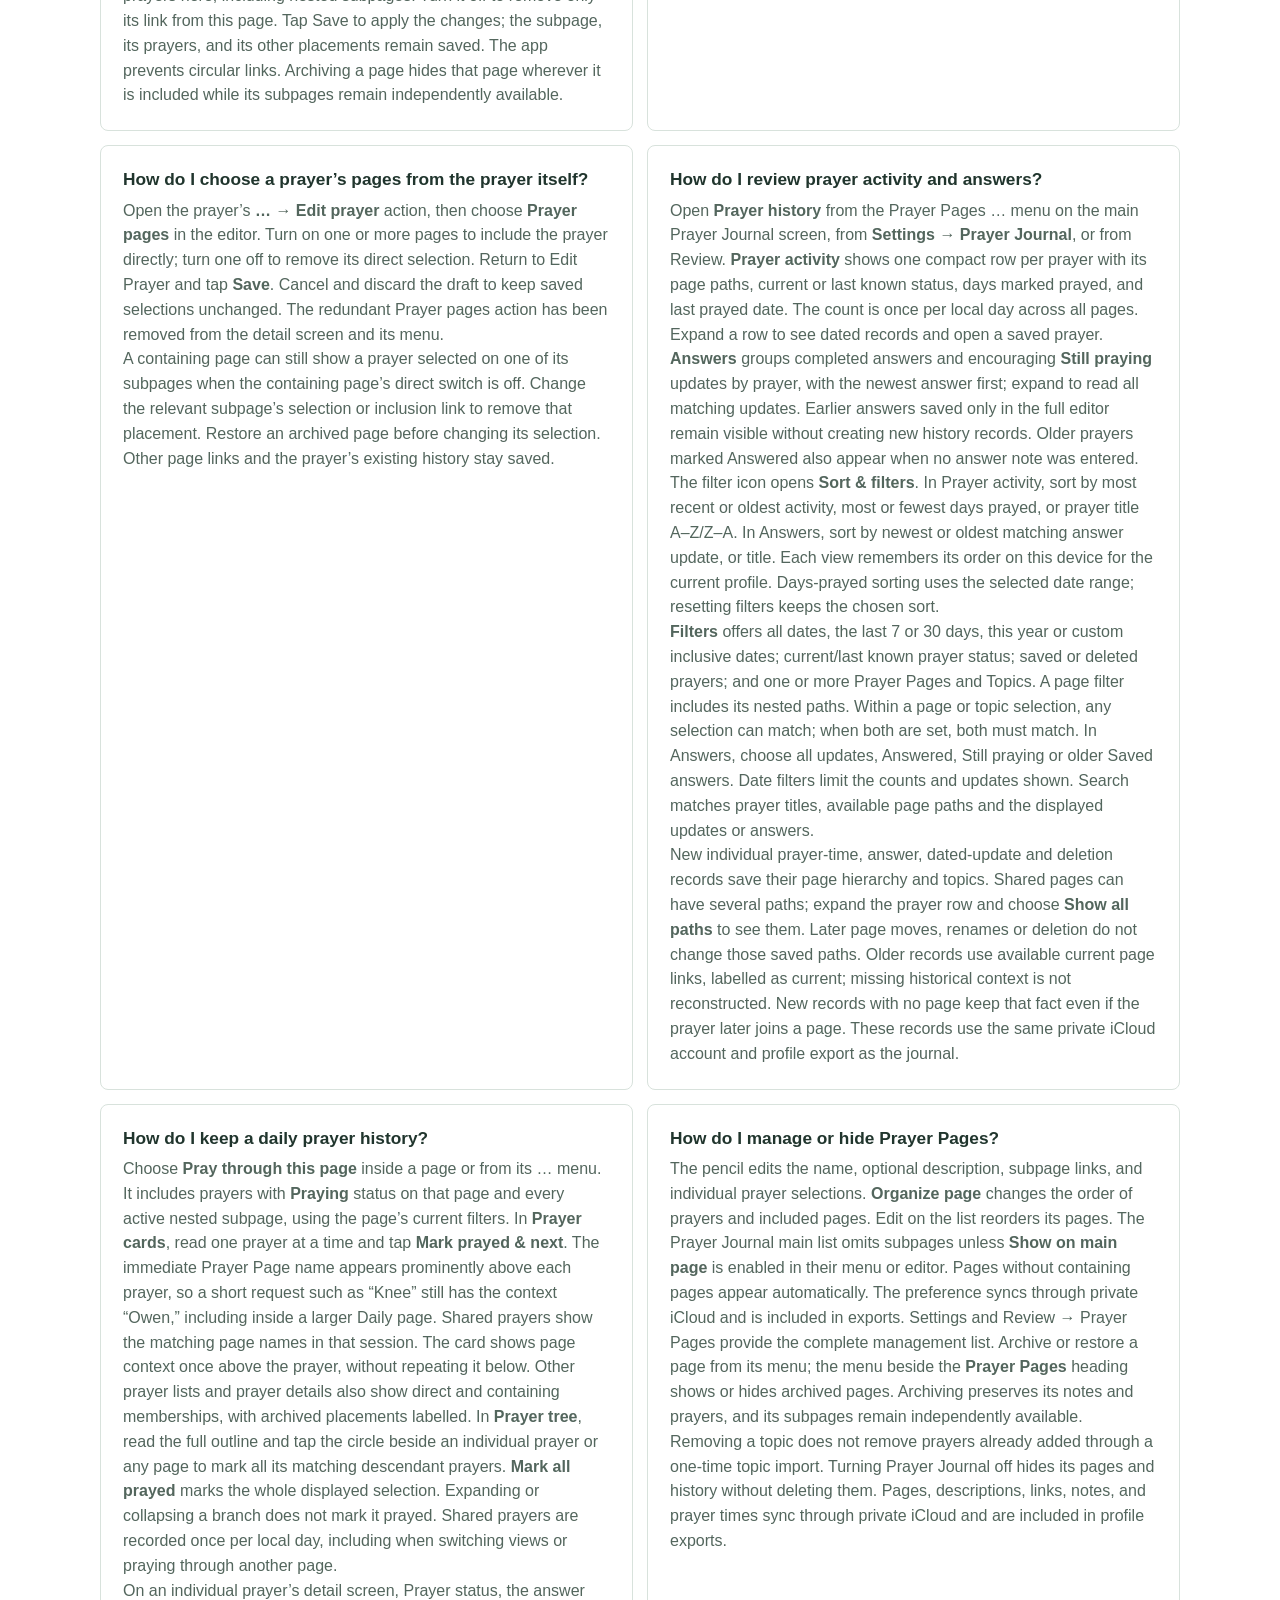
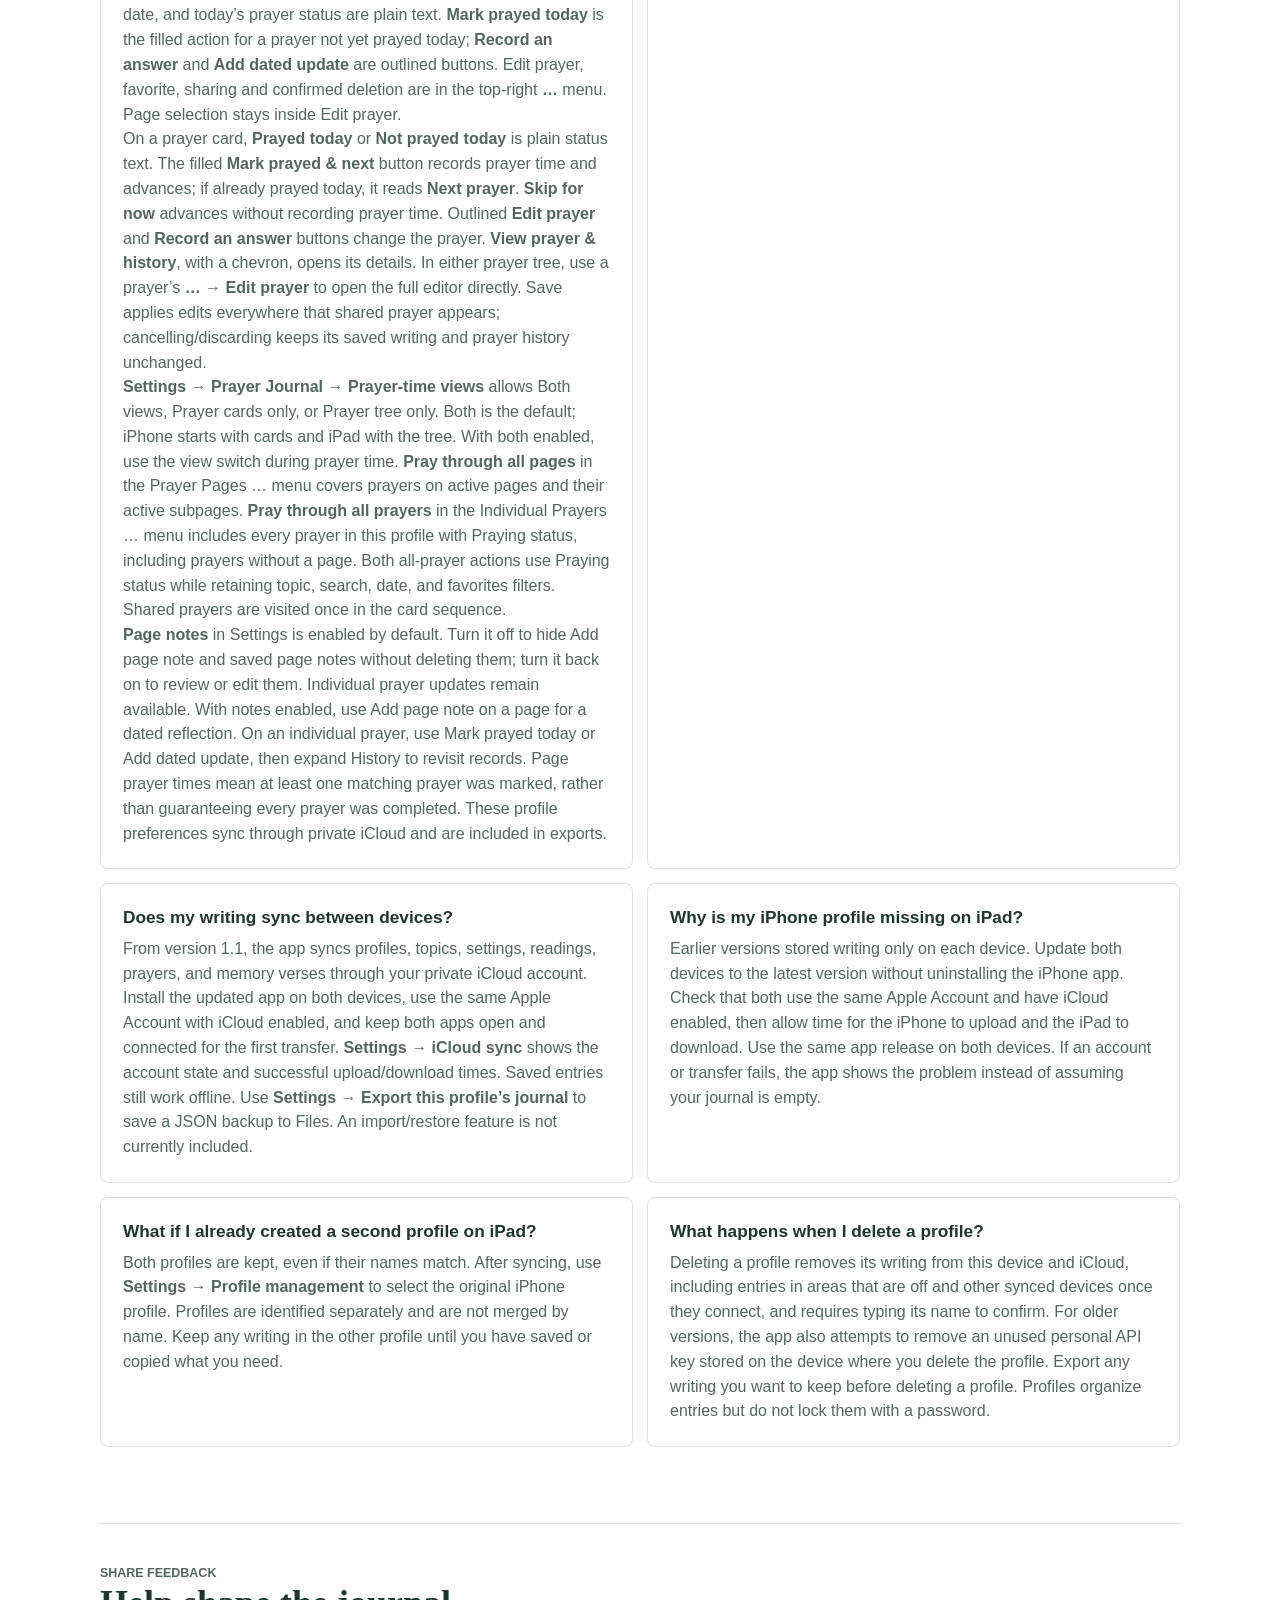
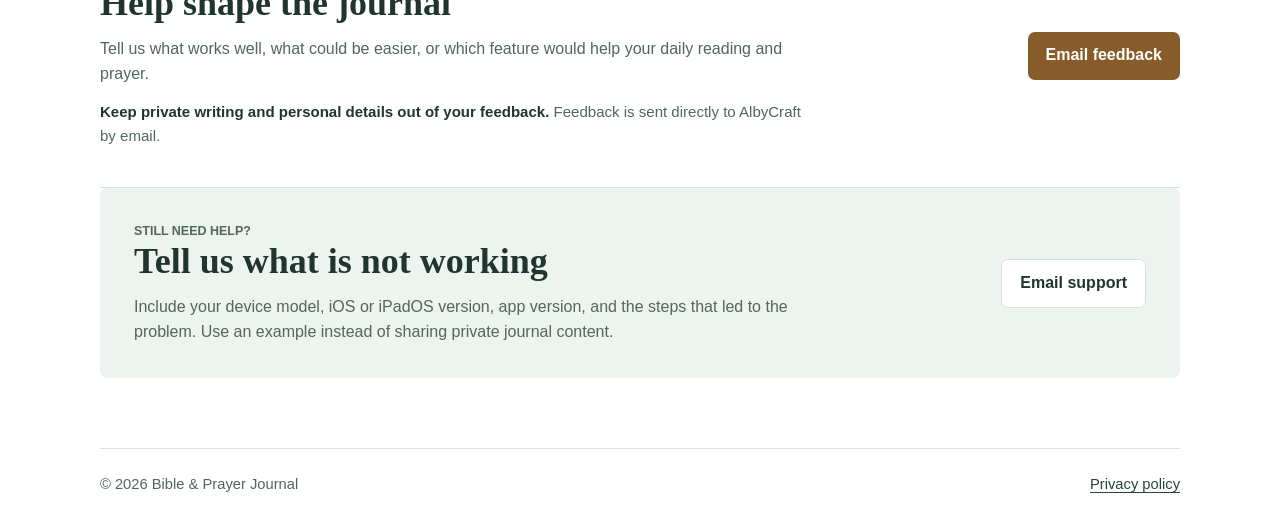
==== commit f65b76af: "Document the prayer section menus" ====
--- a/index.html
+++ b/index.html
@@ -117,11 +117,11 @@
         </article>
         <article class="faq-item" id="prayer-pages">
           <h3>How do I create a Prayer Page?</h3>
-          <p>On Today, tap <strong>Prayer Journal</strong> to open its area in the Journal tab. The area has <strong>New prayer</strong>, <strong>Create prayer page</strong>, a built-in <strong>All Prayers Page</strong> root with your top-level Prayer Pages beneath it, and an <strong>Individual Prayers</strong> heading above the dated prayer list. Pages included as subpages anywhere in this profile are hidden from the top level by default. To also show a subpage there, expand a containing page and choose <strong>Show on main page</strong> from the subpage’s … menu, or enable the same switch in <strong>Edit Prayer Page</strong>. <strong>Show only as subpage</strong> reverses this preference while keeping all inclusion links. Links from archived pages also count, and archived pages still follow the archive visibility option. Use Settings → Prayer Pages to manage the full list. The built-in root starts expanded to show your top-level pages. Those saved-page rows start collapsed with a summary such as <strong>Daily (Family → Owen, Tyler)</strong>. Expand a row to browse its subpages. The menu beside the <strong>Prayer Pages</strong> heading shows or hides archived pages. Create a named page with an optional description, individual prayers, and links to other pages. The description appears centered below the page title. The top-right pencil opens the page editor. A page may also start empty to hold subpages. The editor’s <strong>Add all prayers from a Topic</strong> action opens a popup for one or more topics. <strong>Add prayers</strong> adds their currently matching prayers once each; save the page to keep the selection. Later prayers or topic changes do not add or remove prayers automatically. Prayer Pages are also available in Review and Settings, and an existing topic’s menu can create a page for that topic.</p>
+          <p>On Today, tap <strong>Prayer Journal</strong> to open its area in the Journal tab. The area has <strong>New prayer</strong>, a built-in <strong>All Prayers Page</strong> root with your top-level Prayer Pages beneath it, and an <strong>Individual Prayers</strong> heading above the dated prayer list. Pages included as subpages anywhere in this profile are hidden from the top level by default. To also show a subpage there, expand a containing page and choose <strong>Show on main page</strong> from the subpage’s … menu, or enable the same switch in <strong>Edit Prayer Page</strong>. <strong>Show only as subpage</strong> reverses this preference while keeping all inclusion links. Links from archived pages also count, and archived pages still follow the archive visibility option. Use Settings → Prayer Pages to manage the full list. The built-in root starts expanded to show your top-level pages. Those saved-page rows start collapsed with a summary such as <strong>Daily (Family → Owen, Tyler)</strong>. Expand a row to browse its subpages. The <strong>Prayer Pages</strong> … menu offers Create prayer page, Organize Prayer Pages, Reorder pages, Pray through all pages, Prayer history, and Show archived pages or Hide archived pages. Create a named page with an optional description, individual prayers, and links to other pages. The description appears centered below the page title. The top-right pencil opens the page editor. A page may also start empty to hold subpages. The editor’s <strong>Add all prayers from a Topic</strong> action opens a popup for one or more topics. <strong>Add prayers</strong> adds their currently matching prayers once each; save the page to keep the selection. Later prayers or topic changes do not add or remove prayers automatically. Prayer Pages are also available in Review and Settings, and an existing topic’s menu can create a page for that topic.</p>
         </article>
         <article class="faq-item" id="filter-prayer-pages">
           <h3>Can I filter Prayer Pages by several topics?</h3>
-          <p>Yes. In Journal with <strong>Prayer Journal</strong> selected, open <strong>Filters → Topics</strong> and choose one or more topics. A prayer matches when it has any selected topic. The same search, date, favorites, and prayer-status filters also apply to the Prayer Pages section. A page stays visible if it or any included subpage has a matching prayer. Empty branches disappear, and collapsed summaries show matching subpages. Open a page to see only matching prayers in its tree; its active-prayer session uses the same filters. Each page also has a Topics checklist, a filter summary, and <strong>Clear filters</strong>. Clearing filters restores the full view without changing prayer selections, subpage links, or history. Filters are temporary display choices on that device.</p>
+          <p>Yes. In Journal with <strong>Prayer Journal</strong> selected, open <strong>Individual Prayers … → Filters → Topics</strong> and choose one or more topics. A prayer matches when it has any selected topic. The same search, date, favorites, and prayer-status filters also apply to the Prayer Pages section. A page stays visible if it or any included subpage has a matching prayer. Empty branches disappear, and collapsed summaries show matching subpages. Open a page to see only matching prayers in its tree; its active-prayer session uses the same filters. Each page also has a Topics checklist, a filter summary, and <strong>Clear filters</strong>. Clearing filters restores the full view without changing prayer selections, subpage links, or history. Filters are temporary display choices on that device.</p>
         </article>
         <article class="faq-item" id="all-prayers-page">
           <h3>What is the built-in All Prayers Page?</h3>
@@ -131,7 +131,7 @@
         </article>
         <article class="faq-item" id="organize-prayer-pages">
           <h3>How do I reorder Prayer Pages or drag a page into another page?</h3>
-          <p>In Prayer Journal, tap <strong>Organize Prayer Pages</strong>. Under <strong>Order pages</strong>, choose <strong>Main pages</strong> or <strong>Subpages of …</strong> in Arrange, then use the handles on the right to reorder that list. The arrow beside a page opens its subpage list. Changes save automatically; the organizer shows all active pages in the selected list, regardless of Journal filters. Each containing page keeps its own subpage order, and reordering the main list preserves the order inside pages. To add a subpage, switch to <strong>Add subpages</strong>, hold a page card and drop it onto another page. This adds an inclusion link while keeping the page’s other placements, prayers, and history. Circular links, links across profiles, and archived pages are rejected. A page marked <strong>Show on main page</strong> remains visible at the top level; choose <strong>Show only as subpage</strong> from its … menu to hide that extra placement. The tree’s <strong>… → Add subpage</strong> picker is also available. Inside an open page, use the pencil editor’s <strong>Organize page</strong> action to arrange its prayers and subpages together. Save any page edits and reopen the editor before organizing or moving prayers.</p>
+          <p>In Prayer Journal, choose <strong>Organize Prayer Pages</strong> from the Prayer Pages … menu. Under <strong>Order pages</strong>, choose <strong>Main pages</strong> or <strong>Subpages of …</strong> in Arrange, then use the handles on the right to reorder that list. The arrow beside a page opens its subpage list. Changes save automatically; the organizer shows all active pages in the selected list, regardless of Journal filters. Each containing page keeps its own subpage order, and reordering the main list preserves the order inside pages. To add a subpage, switch to <strong>Add subpages</strong>, hold a page card and drop it onto another page. This adds an inclusion link while keeping the page’s other placements, prayers, and history. Circular links, links across profiles, and archived pages are rejected. A page marked <strong>Show on main page</strong> remains visible at the top level; choose <strong>Show only as subpage</strong> from its … menu to hide that extra placement. The tree’s <strong>… → Add subpage</strong> picker is also available. Inside an open page, use the pencil editor’s <strong>Organize page</strong> action to arrange its prayers and subpages together. Save any page edits and reopen the editor before organizing or moving prayers.</p>
         </article>
         <article class="faq-item" id="delete-prayer-page">
           <h3>How do I delete a Prayer Page?</h3>
@@ -163,7 +163,7 @@
         </article>
         <article class="faq-item">
           <h3>How do I review prayer activity and answers?</h3>
-          <p>Open <strong>Prayer history</strong> directly on the main Prayer Journal screen, from <strong>Settings → Prayer Journal</strong>, or from Review. <strong>Prayer activity</strong> shows one compact row per prayer with its page paths, current or last known status, days marked prayed, and last prayed date. The count is once per local day across all pages. Expand a row to see dated records and open a saved prayer. <strong>Answers</strong> groups completed answers and encouraging <strong>Still praying</strong> updates by prayer, with the newest answer first; expand to read all matching updates. Earlier answers saved only in the full editor remain visible without creating new history records. Older prayers marked Answered also appear when no answer note was entered.</p>
+          <p>Open <strong>Prayer history</strong> from the Prayer Pages … menu on the main Prayer Journal screen, from <strong>Settings → Prayer Journal</strong>, or from Review. <strong>Prayer activity</strong> shows one compact row per prayer with its page paths, current or last known status, days marked prayed, and last prayed date. The count is once per local day across all pages. Expand a row to see dated records and open a saved prayer. <strong>Answers</strong> groups completed answers and encouraging <strong>Still praying</strong> updates by prayer, with the newest answer first; expand to read all matching updates. Earlier answers saved only in the full editor remain visible without creating new history records. Older prayers marked Answered also appear when no answer note was entered.</p>
           <p>The filter icon opens <strong>Sort &amp; filters</strong>. In Prayer activity, sort by most recent or oldest activity, most or fewest days prayed, or prayer title A–Z/Z–A. In Answers, sort by newest or oldest matching answer update, or title. Each view remembers its order on this device for the current profile. Days-prayed sorting uses the selected date range; resetting filters keeps the chosen sort.</p>
           <p><strong>Filters</strong> offers all dates, the last 7 or 30 days, this year or custom inclusive dates; current/last known prayer status; saved or deleted prayers; and one or more Prayer Pages and Topics. A page filter includes its nested paths. Within a page or topic selection, any selection can match; when both are set, both must match. In Answers, choose all updates, Answered, Still praying or older Saved answers. Date filters limit the counts and updates shown. Search matches prayer titles, available page paths and the displayed updates or answers.</p>
           <p>New individual prayer-time, answer, dated-update and deletion records save their page hierarchy and topics. Shared pages can have several paths; expand the prayer row and choose <strong>Show all paths</strong> to see them. Later page moves, renames or deletion do not change those saved paths. Older records use available current page links, labelled as current; missing historical context is not reconstructed. New records with no page keep that fact even if the prayer later joins a page. These records use the same private iCloud account and profile export as the journal.</p>
@@ -173,7 +173,7 @@
           <p>Choose <strong>Pray through this page</strong> inside a page or from its … menu. It includes prayers with <strong>Praying</strong> status on that page and every active nested subpage, using the page’s current filters. In <strong>Prayer cards</strong>, read one prayer at a time and tap <strong>Mark prayed &amp; next</strong>. The immediate Prayer Page name appears prominently above each prayer, so a short request such as “Knee” still has the context “Owen,” including inside a larger Daily page. Shared prayers show the matching page names in that session. The card shows page context once above the prayer, without repeating it below. Other prayer lists and prayer details also show direct and containing memberships, with archived placements labelled. In <strong>Prayer tree</strong>, read the full outline and tap the circle beside an individual prayer or any page to mark all its matching descendant prayers. <strong>Mark all prayed</strong> marks the whole displayed selection. Expanding or collapsing a branch does not mark it prayed. Shared prayers are recorded once per local day, including when switching views or praying through another page.</p>
           <p>On an individual prayer’s detail screen, Prayer status, the answer date, and today’s prayer status are plain text. <strong>Mark prayed today</strong> is the filled action for a prayer not yet prayed today; <strong>Record an answer</strong> and <strong>Add dated update</strong> are outlined buttons. Edit prayer, favorite, sharing and confirmed deletion are in the top-right <strong>…</strong> menu. Page selection stays inside Edit prayer.</p>
           <p>On a prayer card, <strong>Prayed today</strong> or <strong>Not prayed today</strong> is plain status text. The filled <strong>Mark prayed &amp; next</strong> button records prayer time and advances; if already prayed today, it reads <strong>Next prayer</strong>. <strong>Skip for now</strong> advances without recording prayer time. Outlined <strong>Edit prayer</strong> and <strong>Record an answer</strong> buttons change the prayer. <strong>View prayer &amp; history</strong>, with a chevron, opens its details. In either prayer tree, use a prayer’s <strong>… → Edit prayer</strong> to open the full editor directly. Save applies edits everywhere that shared prayer appears; cancelling/discarding keeps its saved writing and prayer history unchanged.</p>
-          <p><strong>Settings → Prayer Journal → Prayer-time views</strong> allows Both views, Prayer cards only, or Prayer tree only. Both is the default; iPhone starts with cards and iPad with the tree. With both enabled, use the view switch during prayer time. <strong>Pray through all pages</strong> in the Prayer Pages section covers prayers on active pages and their active subpages. <strong>Pray through all prayers</strong> above Individual Prayers includes every prayer in this profile with Praying status, including prayers without a page. Both all-prayer actions use Praying status while retaining topic, search, date, and favorites filters. Shared prayers are visited once in the card sequence.</p>
+          <p><strong>Settings → Prayer Journal → Prayer-time views</strong> allows Both views, Prayer cards only, or Prayer tree only. Both is the default; iPhone starts with cards and iPad with the tree. With both enabled, use the view switch during prayer time. <strong>Pray through all pages</strong> in the Prayer Pages … menu covers prayers on active pages and their active subpages. <strong>Pray through all prayers</strong> in the Individual Prayers … menu includes every prayer in this profile with Praying status, including prayers without a page. Both all-prayer actions use Praying status while retaining topic, search, date, and favorites filters. Shared prayers are visited once in the card sequence.</p>
           <p><strong>Page notes</strong> in Settings is enabled by default. Turn it off to hide Add page note and saved page notes without deleting them; turn it back on to review or edit them. Individual prayer updates remain available. With notes enabled, use Add page note on a page for a dated reflection. On an individual prayer, use Mark prayed today or Add dated update, then expand History to revisit records. Page prayer times mean at least one matching prayer was marked, rather than guaranteeing every prayer was completed. These profile preferences sync through private iCloud and are included in exports.</p>
         </article>
         <article class="faq-item">
